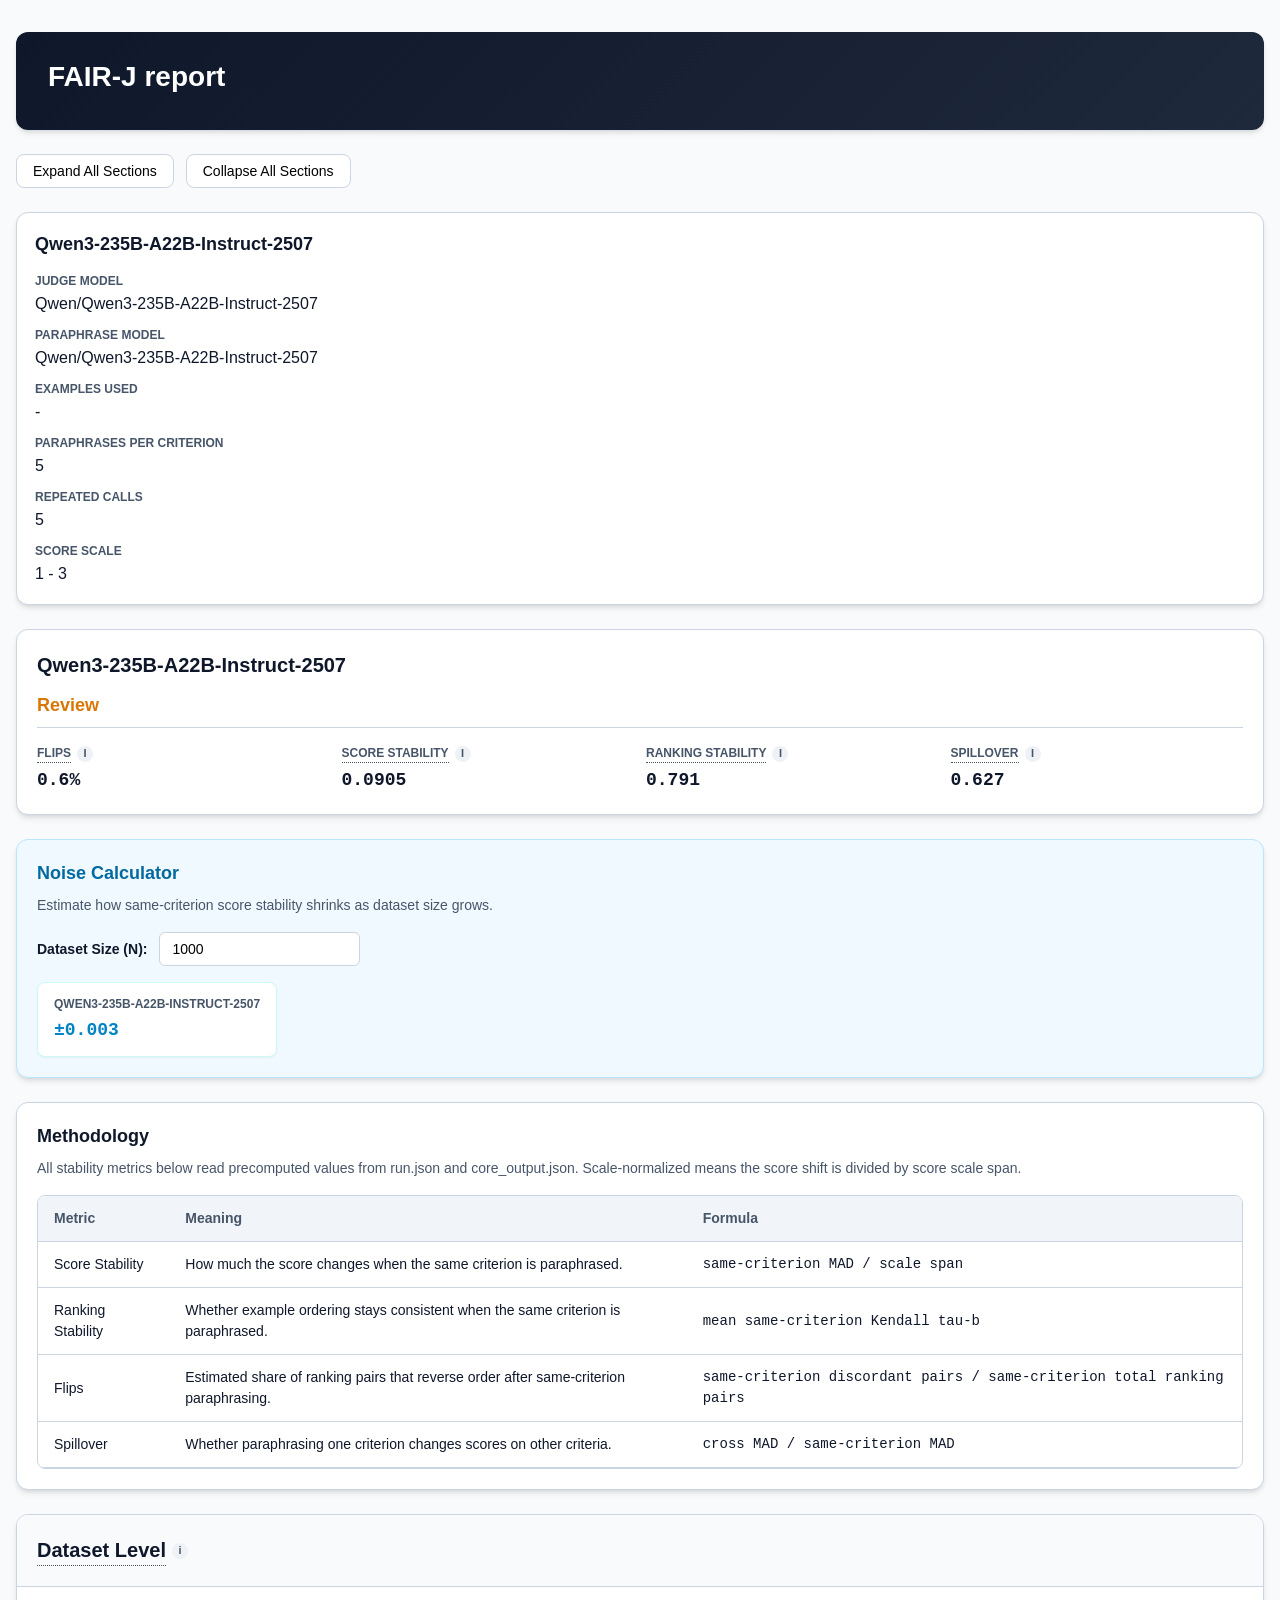
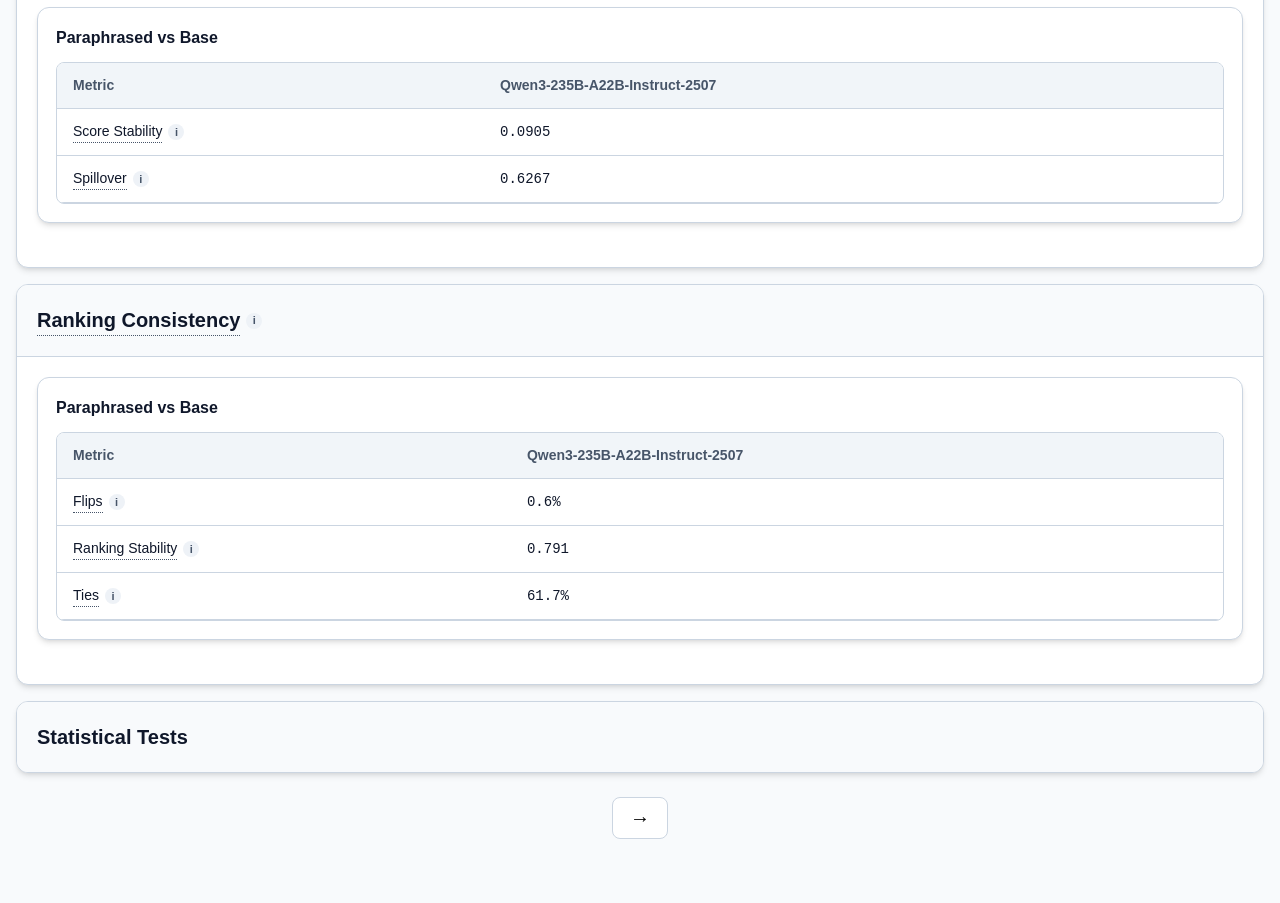
==== reports/03-fed-1-3-scale-s5-p5-tdefault/index.html @ b3a2765a "Publish FAIR-J demo site" ====
<!doctype html>
<html lang="en">
<head>
  <meta charset="utf-8">
  <meta name="viewport" content="width=device-width, initial-scale=1">
  <title>FAIR-J report</title>
  <style>
    :root {
      color-scheme: light;
      --bg: #f8fafc;
      --panel: #ffffff;
      --ink: #0f172a;
      --muted: #475569;
      --line: #cbd5e1;
      --accent: #0284c7;
      --accent-soft: #e0f2fe;
      --bad: #dc2626;
      --warn: #d97706;
      --good: #16a34a;
      --shadow: 0 4px 6px -1px rgb(0 0 0 / 0.1), 0 2px 4px -2px rgb(0 0 0 / 0.1);
      --radius: 12px;
      --mono: ui-monospace, SFMono-Regular, Menlo, monospace;
      --sans: -apple-system, BlinkMacSystemFont, "Segoe UI", Roboto, Helvetica, Arial, sans-serif;
    }
    * { box-sizing: border-box; }
    body {
      margin: 0;
      font-family: var(--sans);
      background: var(--bg);
      color: var(--ink);
      line-height: 1.5;
    }
    main {
      width: min(1400px, calc(100vw - 32px));
      margin: 32px auto 64px;
    }
    .hero {
      background: linear-gradient(135deg, #0f172a, #1e293b);
      color: white;
      padding: 24px 32px;
      border-radius: var(--radius);
      box-shadow: var(--shadow);
      margin-bottom: 24px;
    }
    .hero h1 {
      margin: 0 0 8px;
      font-size: 28px;
    }
    .hero p {
      margin: 0;
      color: rgba(255, 255, 255, 0.9);
      font-size: 16px;
      max-width: 1000px;
    }
    .report-page {
      display: none;
    }
    .report-page.is-active {
      display: block;
    }
    .controls {
      display: flex;
      flex-wrap: wrap;
      gap: 12px;
      margin-bottom: 24px;
    }
    button {
      border: 1px solid var(--line);
      background: var(--panel);
      border-radius: 8px;
      padding: 8px 16px;
      cursor: pointer;
      font-size: 14px;
      font-weight: 500;
    }
    button:hover {
      background: #f1f5f9;
    }
    .summary-grid,
    .group-grid {
      display: grid;
      grid-template-columns: repeat(auto-fit, minmax(320px, 1fr));
      gap: 16px;
      margin-bottom: 24px;
    }
    .summary-card,
    .group-card,
    details.section {
      background: var(--panel);
      border: 1px solid var(--line);
      border-radius: var(--radius);
      box-shadow: var(--shadow);
    }
    .summary-card {
      padding: 20px;
      display: flex;
      flex-direction: column;
    }
    .summary-card h2 {
      margin: 0 0 12px;
      font-size: 20px;
    }
    .summary-verdict {
      font-size: 18px;
      font-weight: 700;
      margin-bottom: 8px;
    }
    .summary-reason {
      color: var(--muted);
      font-size: 14px;
      line-height: 1.4;
    }
    .stat-list {
      display: grid;
      grid-template-columns: repeat(auto-fit, minmax(140px, 1fr));
      gap: 12px;
      margin-top: auto;
      border-top: 1px solid var(--line);
      padding-top: 16px;
    }
    .context-grid {
      display: grid;
      grid-template-columns: repeat(auto-fit, minmax(280px, 1fr));
      gap: 16px;
      margin-bottom: 24px;
    }
    .context-card {
      background: var(--panel);
      border: 1px solid var(--line);
      border-radius: var(--radius);
      box-shadow: var(--shadow);
      padding: 18px;
    }
    .context-card h3 {
      margin: 0 0 14px;
      font-size: 18px;
    }
    .context-card dl {
      margin: 0;
      display: grid;
      grid-template-columns: minmax(0, 1fr);
      gap: 10px;
    }
    .context-card dt {
      color: var(--muted);
      font-size: 12px;
      font-weight: 600;
      text-transform: uppercase;
      margin: 0 0 2px;
    }
    .context-card dd {
      margin: 0;
      color: var(--ink);
      word-break: break-word;
    }
    .stat-item {
      display: flex;
      flex-direction: column;
    }
    .stat-item .label {
      color: var(--muted);
      font-size: 12px;
      text-transform: uppercase;
      font-weight: 600;
    }
    .stat-item .value {
      font-family: var(--mono);
      font-size: 18px;
      font-weight: 700;
      color: var(--ink);
      margin-top: 4px;
    }
    .calculator-card {
      margin-bottom: 24px;
      border-color: #bae6fd;
      background: #f0f9ff;
    }
    .calculator-card h3 {
      margin: 0 0 8px;
      color: #0369a1;
      font-size: 18px;
    }
    .calculator-card p {
      margin: 0 0 16px;
      color: var(--muted);
      font-size: 14px;
    }
    .calculator-input-row {
      display: flex;
      align-items: center;
      flex-wrap: wrap;
      gap: 12px;
    }
    .calculator-input-row label {
      font-weight: 600;
      color: #0f172a;
      font-size: 14px;
    }
    .calculator-input-row input,
    select {
      padding: 8px 12px;
      border-radius: 6px;
      border: 1px solid var(--line);
      font-size: 14px;
      background: #fff;
      min-width: 160px;
    }
    .calculator-results {
      display: flex;
      gap: 12px;
      flex-wrap: wrap;
      margin-top: 16px;
    }
    .calc-result-card {
      background: white;
      padding: 12px 16px;
      border-radius: 8px;
      border: 1px solid #ccfbf1;
      font-size: 14px;
      min-width: 180px;
      box-shadow: 0 1px 2px rgba(0,0,0,0.05);
    }
    .calc-model {
      color: var(--muted);
      font-size: 12px;
      text-transform: uppercase;
      font-weight: 600;
      margin-bottom: 4px;
    }
    .calc-noise {
      color: #0284c7;
      font-size: 18px;
      font-family: var(--mono);
    }
    details.section {
      margin-bottom: 16px;
      overflow: hidden;
    }
    details.section > summary {
      cursor: pointer;
      padding: 20px;
      font-size: 20px;
      font-weight: 600;
      background: #f8fafc;
      list-style: none;
    }
    details.section > summary::-webkit-details-marker {
      display: none;
    }
    details.section[open] > summary {
      border-bottom: 1px solid var(--line);
    }
    .section-body {
      padding: 20px;
    }
    .section-explainer {
      color: var(--muted);
      margin-top: 0;
      margin-bottom: 16px;
      font-size: 14px;
    }
    .group-card {
      padding: 18px;
    }
    .group-card h4 {
      margin: 0 0 12px;
      font-size: 16px;
    }
    .methodology-card {
      margin-bottom: 24px;
      padding: 20px;
    }
    .methodology-card h3 {
      margin: 0 0 8px;
      font-size: 18px;
    }
    .methodology-card p {
      margin: 0 0 16px;
      color: var(--muted);
      font-size: 14px;
    }
    .table-wrap {
      overflow-x: auto;
      border-radius: 8px;
      border: 1px solid var(--line);
      background: var(--panel);
    }
    table {
      width: 100%;
      border-collapse: collapse;
      text-align: left;
      font-size: 14px;
    }
    th,
    td {
      padding: 12px 16px;
      border-bottom: 1px solid var(--line);
    }
    th {
      background: #f1f5f9;
      color: var(--muted);
      font-weight: 600;
    }
    .value {
      font-family: var(--mono);
    }
    .control-row {
      display: flex;
      gap: 16px;
      margin-bottom: 16px;
      align-items: flex-end;
      flex-wrap: wrap;
    }
    .control-field {
      display: flex;
      flex-direction: column;
      gap: 6px;
    }
    .control-field label {
      font-size: 12px;
      color: var(--muted);
      font-weight: 600;
      text-transform: uppercase;
    }
    .stat-scope {
      display: none;
    }
    .stat-scope.is-active {
      display: block;
    }
    .good {
      color: var(--good);
      font-weight: 700;
    }
    .bad {
      color: var(--bad);
      font-weight: 700;
    }
    .warn {
      color: var(--warn);
      font-weight: 700;
    }
    .muted {
      color: var(--muted);
    }
    .help-label {
      display: inline-flex;
      align-items: center;
      gap: 6px;
      position: relative;
    }
    .help-label[data-help] {
      cursor: help;
    }
    .help-label[data-help] .help-text {
      border-bottom: 1px dotted var(--muted);
    }
    .help-icon {
      display: inline-flex;
      align-items: center;
      justify-content: center;
      width: 16px;
      height: 16px;
      border-radius: 999px;
      background: #eef2f7;
      color: var(--muted);
      font-size: 11px;
      font-weight: 700;
      line-height: 1;
    }
    .app-tooltip {
      position: fixed;
      z-index: 9999;
      max-width: 320px;
      padding: 10px 12px;
      border-radius: 10px;
      background: rgba(15, 23, 42, 0.96);
      color: white;
      font-size: 12px;
      line-height: 1.45;
      box-shadow: 0 10px 30px rgba(0, 0, 0, 0.18);
      pointer-events: none;
      opacity: 0;
      transform: translateY(4px);
      transition: opacity 120ms ease, transform 120ms ease;
    }
    .app-tooltip.is-visible {
      opacity: 1;
      transform: translateY(0);
    }
    .page-nav {
      display: flex;
      justify-content: center;
      margin-top: 24px;
    }
    .page-toggle {
      min-width: 56px;
      font-size: 20px;
      line-height: 1;
      padding: 10px 16px;
    }
    @media (max-width: 720px) {
      main {
        width: min(100vw - 20px, 1400px);
        margin: 20px auto 40px;
      }
      .hero {
        padding: 18px;
      }
      .hero h1 {
        font-size: 24px;
      }
      details.section > summary,
      .section-body,
      .summary-card,
      .group-card {
        padding: 16px;
      }
      th,
      td {
        padding: 10px 12px;
      }
    }
  </style>
</head>
<body>
  
  <main>
    <section class="hero">
      <h1>FAIR-J report</h1>
    </section>

    <section class="report-page is-active" data-page="overview">
      <section class="controls">
        <button type="button" data-open-all="section">Expand All Sections</button>
        <button type="button" data-close-all="section">Collapse All Sections</button>
      </section>

      <section>
        <div class="context-grid">
          
          <article class="context-card">
            <h3>Qwen3-235B-A22B-Instruct-2507</h3>
            <dl>
              
              <div>
                <dt>Judge model</dt>
                <dd>Qwen/Qwen3-235B-A22B-Instruct-2507</dd>
              </div>
              
              <div>
                <dt>Paraphrase model</dt>
                <dd>Qwen/Qwen3-235B-A22B-Instruct-2507</dd>
              </div>
              
              <div>
                <dt>Examples used</dt>
                <dd>-</dd>
              </div>
              
              <div>
                <dt>Paraphrases per criterion</dt>
                <dd>5</dd>
              </div>
              
              <div>
                <dt>Repeated calls</dt>
                <dd>5</dd>
              </div>
              
              <div>
                <dt>Score scale</dt>
                <dd>1 - 3</dd>
              </div>
              
            </dl>
          </article>
          
        </div>
      </section>

      <section class="summary-grid">
        
        <article class="summary-card">
          <h2>Qwen3-235B-A22B-Instruct-2507</h2>
          <div class="summary-verdict warn" title="Usable, but one or more stability signals are only moderate.">Review</div>
          <div class="stat-list">
            
            <div class="stat-item">
              <div class="label"><span class="help-label" data-help="Estimated share of ranking pairs that flip when the same criterion is paraphrased." tabindex="0" aria-label="Estimated share of ranking pairs that flip when the same criterion is paraphrased.">
      <span class="help-text">Flips</span>
      <span class="help-icon">i</span>
    </span></div>
              <div class="value">0.6%</div>
            </div>
            
            <div class="stat-item">
              <div class="label"><span class="help-label" data-help="Mean absolute score shift when the same criterion is paraphrased, normalized by score scale span. Lower is better." tabindex="0" aria-label="Mean absolute score shift when the same criterion is paraphrased, normalized by score scale span. Lower is better.">
      <span class="help-text">Score Stability</span>
      <span class="help-icon">i</span>
    </span></div>
              <div class="value">0.0905</div>
            </div>
            
            <div class="stat-item">
              <div class="label"><span class="help-label" data-help="Average Kendall&#39;s tau-b between baseline ranking and same-criterion paraphrased ranking. Higher is better." tabindex="0" aria-label="Average Kendall&#39;s tau-b between baseline ranking and same-criterion paraphrased ranking. Higher is better.">
      <span class="help-text">Ranking Stability</span>
      <span class="help-icon">i</span>
    </span></div>
              <div class="value">0.791</div>
            </div>
            
            <div class="stat-item">
              <div class="label"><span class="help-label" data-help="Cross-criterion normalized MAD divided by same-criterion normalized MAD. Lower means paraphrasing stays more isolated to the intended criterion." tabindex="0" aria-label="Cross-criterion normalized MAD divided by same-criterion normalized MAD. Lower means paraphrasing stays more isolated to the intended criterion.">
      <span class="help-text">Spillover</span>
      <span class="help-icon">i</span>
    </span></div>
              <div class="value">0.627</div>
            </div>
            
          </div>
        </article>
        
      </section>

      <section class="summary-card calculator-card">
        <div>
          <h3>Noise Calculator</h3>
          <p>Estimate how same-criterion score stability shrinks as dataset size grows.</p>
          <div class="calculator-input-row">
            <label for="calc-n">Dataset Size (N):</label>
            <input type="number" id="calc-n" value="1000" min="1">
          </div>
        </div>
        <div id="calc-results" class="calculator-results"></div>
      </section>

      <section class="group-card methodology-card">
        <h3>Methodology</h3>
        <p>All stability metrics below read precomputed values from run.json and core_output.json. Scale-normalized means the score shift is divided by score scale span.</p>
        <div class="table-wrap">
          <table>
            <thead>
              <tr>
                <th>Metric</th>
                <th>Meaning</th>
                <th>Formula</th>
              </tr>
            </thead>
            <tbody>
              
              <tr>
                <td>Score Stability</td>
                <td>How much the score changes when the same criterion is paraphrased.</td>
                <td class="value">same-criterion MAD / scale span</td>
              </tr>
              
              <tr>
                <td>Ranking Stability</td>
                <td>Whether example ordering stays consistent when the same criterion is paraphrased.</td>
                <td class="value">mean same-criterion Kendall tau-b</td>
              </tr>
              
              <tr>
                <td>Flips</td>
                <td>Estimated share of ranking pairs that reverse order after same-criterion paraphrasing.</td>
                <td class="value">same-criterion discordant pairs / same-criterion total ranking pairs</td>
              </tr>
              
              <tr>
                <td>Spillover</td>
                <td>Whether paraphrasing one criterion changes scores on other criteria.</td>
                <td class="value">cross MAD / same-criterion MAD</td>
              </tr>
              
            </tbody>
          </table>
        </div>
      </section>

      
      <details class="section" open>
        <summary><span class="help-label" data-help="Are scores stable when the same criterion is paraphrased? Lower score stability values and lower spillover mean cleaner dataset-level comparisons." tabindex="0" aria-label="Are scores stable when the same criterion is paraphrased? Lower score stability values and lower spillover mean cleaner dataset-level comparisons.">
      <span class="help-text">Dataset Level</span>
      <span class="help-icon">i</span>
    </span></summary>
        <div class="section-body">
          <div class="group-grid">
            
            <section class="group-card">
              <h4>Paraphrased vs Base</h4>
              <div class="table-wrap">
                <table>
                  <thead>
                    <tr>
                      <th>Metric</th>
                      
                      <th>Qwen3-235B-A22B-Instruct-2507</th>
                      
                    </tr>
                  </thead>
                  <tbody>
                    
                    <tr>
                      <td><span class="help-label" data-help="Mean absolute score shift when the same criterion is paraphrased, normalized by score scale span. Lower is better." tabindex="0" aria-label="Mean absolute score shift when the same criterion is paraphrased, normalized by score scale span. Lower is better.">
      <span class="help-text">Score Stability</span>
      <span class="help-icon">i</span>
    </span></td>
                      
                      <td class="value ">0.0905</td>
                      
                    </tr>
                    
                    <tr>
                      <td><span class="help-label" data-help="Cross-criterion normalized MAD divided by same-criterion normalized MAD. Lower means paraphrasing stays more isolated to the intended criterion." tabindex="0" aria-label="Cross-criterion normalized MAD divided by same-criterion normalized MAD. Lower means paraphrasing stays more isolated to the intended criterion.">
      <span class="help-text">Spillover</span>
      <span class="help-icon">i</span>
    </span></td>
                      
                      <td class="value ">0.6267</td>
                      
                    </tr>
                    
                  </tbody>
                </table>
              </div>
            </section>
            
          </div>
        </div>
      </details>
      
      <details class="section" open>
        <summary><span class="help-label" data-help="Does the judge preserve example ordering when the same criterion is rewritten? Higher ranking stability and lower flips are better." tabindex="0" aria-label="Does the judge preserve example ordering when the same criterion is rewritten? Higher ranking stability and lower flips are better.">
      <span class="help-text">Ranking Consistency</span>
      <span class="help-icon">i</span>
    </span></summary>
        <div class="section-body">
          <div class="group-grid">
            
            <section class="group-card">
              <h4>Paraphrased vs Base</h4>
              <div class="table-wrap">
                <table>
                  <thead>
                    <tr>
                      <th>Metric</th>
                      
                      <th>Qwen3-235B-A22B-Instruct-2507</th>
                      
                    </tr>
                  </thead>
                  <tbody>
                    
                    <tr>
                      <td><span class="help-label" data-help="Estimated share of ranking pairs that flip when the same criterion is paraphrased." tabindex="0" aria-label="Estimated share of ranking pairs that flip when the same criterion is paraphrased.">
      <span class="help-text">Flips</span>
      <span class="help-icon">i</span>
    </span></td>
                      
                      <td class="value ">0.6%</td>
                      
                    </tr>
                    
                    <tr>
                      <td><span class="help-label" data-help="Average Kendall&#39;s tau-b between baseline ranking and same-criterion paraphrased ranking. Higher is better." tabindex="0" aria-label="Average Kendall&#39;s tau-b between baseline ranking and same-criterion paraphrased ranking. Higher is better.">
      <span class="help-text">Ranking Stability</span>
      <span class="help-icon">i</span>
    </span></td>
                      
                      <td class="value ">0.791</td>
                      
                    </tr>
                    
                    <tr>
                      <td><span class="help-label" data-help="Share of example pairs that receive tied scores when the same criterion is paraphrased." tabindex="0" aria-label="Share of example pairs that receive tied scores when the same criterion is paraphrased.">
      <span class="help-text">Ties</span>
      <span class="help-icon">i</span>
    </span></td>
                      
                      <td class="value ">61.7%</td>
                      
                    </tr>
                    
                  </tbody>
                </table>
              </div>
            </section>
            
          </div>
        </div>
      </details>
      

      <details class="section">
        <summary>Statistical Tests</summary>
        <div class="section-body">
          <div class="control-row">
            <div class="control-field">
              <label for="stat-combined-select">Score</label>
              <select id="stat-combined-select" data-stat-combined-select>
                
                <option value="fed_diverse">fed diverse</option>
                
                <option value="fed_fluent">fed fluent</option>
                
                <option value="fed_interesting">fed interesting</option>
                
                <option value="fed_likeable">fed likeable</option>
                
                <option value="fed_relevant">fed relevant</option>
                
                <option value="fed_understandable">fed understandable</option>
                
                <option value="__total__">Total Score (All criteria pooled)</option>
                
              </select>
            </div>
          </div>
          
          <div class="stat-scope is-active" data-stat-scope="fed_diverse">
            <div class="group-grid">
              
              <section class="group-card">
                <h4>Paraphrased vs Base</h4>
                <div class="table-wrap">
                  <table>
                    <thead>
                      <tr>
                        <th>Metric</th>
                        
                        <th>Qwen3-235B-A22B-Instruct-2507</th>
                        
                      </tr>
                    </thead>
                    <tbody>
                      
                      <tr>
                        <td><span class="help-label" data-help="Number of paired observations used by the statistical test." tabindex="0" aria-label="Number of paired observations used by the statistical test.">
      <span class="help-text">N</span>
      <span class="help-icon">i</span>
    </span></td>
                        
                        <td class="value ">375</td>
                        
                      </tr>
                      
                      <tr>
                        <td><span class="help-label" data-help="Average baseline minus perturbation score difference." tabindex="0" aria-label="Average baseline minus perturbation score difference.">
      <span class="help-text">Δ</span>
      <span class="help-icon">i</span>
    </span></td>
                        
                        <td class="value ">0.005</td>
                        
                      </tr>
                      
                      <tr>
                        <td><span class="help-label" data-help="Paired t-test p-value for baseline versus perturbation differences." tabindex="0" aria-label="Paired t-test p-value for baseline versus perturbation differences.">
      <span class="help-text">Paired t-test p-value</span>
      <span class="help-icon">i</span>
    </span></td>
                        
                        <td class="value muted">0.772</td>
                        
                      </tr>
                      
                      <tr>
                        <td><span class="help-label" data-help="Wilcoxon signed-rank p-value for paired differences." tabindex="0" aria-label="Wilcoxon signed-rank p-value for paired differences.">
      <span class="help-text">Wilcoxon p-value</span>
      <span class="help-icon">i</span>
    </span></td>
                        
                        <td class="value muted">0.053</td>
                        
                      </tr>
                      
                      <tr>
                        <td><span class="help-label" data-help="Permutation test p-value for paired differences." tabindex="0" aria-label="Permutation test p-value for paired differences.">
      <span class="help-text">Permutation p-value</span>
      <span class="help-icon">i</span>
    </span></td>
                        
                        <td class="value muted">0.737</td>
                        
                      </tr>
                      
                    </tbody>
                  </table>
                </div>
              </section>
              
              <section class="group-card">
                <h4>Deleted vs Base</h4>
                <div class="table-wrap">
                  <table>
                    <thead>
                      <tr>
                        <th>Metric</th>
                        
                        <th>Qwen3-235B-A22B-Instruct-2507</th>
                        
                      </tr>
                    </thead>
                    <tbody>
                      
                      <tr>
                        <td><span class="help-label" data-help="Number of paired observations used by the statistical test." tabindex="0" aria-label="Number of paired observations used by the statistical test.">
      <span class="help-text">N</span>
      <span class="help-icon">i</span>
    </span></td>
                        
                        <td class="value ">375</td>
                        
                      </tr>
                      
                      <tr>
                        <td><span class="help-label" data-help="Average baseline minus perturbation score difference." tabindex="0" aria-label="Average baseline minus perturbation score difference.">
      <span class="help-text">Δ</span>
      <span class="help-icon">i</span>
    </span></td>
                        
                        <td class="value ">-0.095</td>
                        
                      </tr>
                      
                      <tr>
                        <td><span class="help-label" data-help="Paired t-test p-value for baseline versus perturbation differences." tabindex="0" aria-label="Paired t-test p-value for baseline versus perturbation differences.">
      <span class="help-text">Paired t-test p-value</span>
      <span class="help-icon">i</span>
    </span></td>
                        
                        <td class="value good">0.000</td>
                        
                      </tr>
                      
                      <tr>
                        <td><span class="help-label" data-help="Wilcoxon signed-rank p-value for paired differences." tabindex="0" aria-label="Wilcoxon signed-rank p-value for paired differences.">
      <span class="help-text">Wilcoxon p-value</span>
      <span class="help-icon">i</span>
    </span></td>
                        
                        <td class="value good">0.000</td>
                        
                      </tr>
                      
                      <tr>
                        <td><span class="help-label" data-help="Permutation test p-value for paired differences." tabindex="0" aria-label="Permutation test p-value for paired differences.">
      <span class="help-text">Permutation p-value</span>
      <span class="help-icon">i</span>
    </span></td>
                        
                        <td class="value good">0.002</td>
                        
                      </tr>
                      
                    </tbody>
                  </table>
                </div>
              </section>
              
            </div>
          </div>
          
          <div class="stat-scope" data-stat-scope="fed_fluent">
            <div class="group-grid">
              
              <section class="group-card">
                <h4>Paraphrased vs Base</h4>
                <div class="table-wrap">
                  <table>
                    <thead>
                      <tr>
                        <th>Metric</th>
                        
                        <th>Qwen3-235B-A22B-Instruct-2507</th>
                        
                      </tr>
                    </thead>
                    <tbody>
                      
                      <tr>
                        <td><span class="help-label" data-help="Number of paired observations used by the statistical test." tabindex="0" aria-label="Number of paired observations used by the statistical test.">
      <span class="help-text">N</span>
      <span class="help-icon">i</span>
    </span></td>
                        
                        <td class="value ">375</td>
                        
                      </tr>
                      
                      <tr>
                        <td><span class="help-label" data-help="Average baseline minus perturbation score difference." tabindex="0" aria-label="Average baseline minus perturbation score difference.">
      <span class="help-text">Δ</span>
      <span class="help-icon">i</span>
    </span></td>
                        
                        <td class="value ">0.021</td>
                        
                      </tr>
                      
                      <tr>
                        <td><span class="help-label" data-help="Paired t-test p-value for baseline versus perturbation differences." tabindex="0" aria-label="Paired t-test p-value for baseline versus perturbation differences.">
      <span class="help-text">Paired t-test p-value</span>
      <span class="help-icon">i</span>
    </span></td>
                        
                        <td class="value good">0.011</td>
                        
                      </tr>
                      
                      <tr>
                        <td><span class="help-label" data-help="Wilcoxon signed-rank p-value for paired differences." tabindex="0" aria-label="Wilcoxon signed-rank p-value for paired differences.">
      <span class="help-text">Wilcoxon p-value</span>
      <span class="help-icon">i</span>
    </span></td>
                        
                        <td class="value good">0.001</td>
                        
                      </tr>
                      
                      <tr>
                        <td><span class="help-label" data-help="Permutation test p-value for paired differences." tabindex="0" aria-label="Permutation test p-value for paired differences.">
      <span class="help-text">Permutation p-value</span>
      <span class="help-icon">i</span>
    </span></td>
                        
                        <td class="value good">0.022</td>
                        
                      </tr>
                      
                    </tbody>
                  </table>
                </div>
              </section>
              
              <section class="group-card">
                <h4>Deleted vs Base</h4>
                <div class="table-wrap">
                  <table>
                    <thead>
                      <tr>
                        <th>Metric</th>
                        
                        <th>Qwen3-235B-A22B-Instruct-2507</th>
                        
                      </tr>
                    </thead>
                    <tbody>
                      
                      <tr>
                        <td><span class="help-label" data-help="Number of paired observations used by the statistical test." tabindex="0" aria-label="Number of paired observations used by the statistical test.">
      <span class="help-text">N</span>
      <span class="help-icon">i</span>
    </span></td>
                        
                        <td class="value ">375</td>
                        
                      </tr>
                      
                      <tr>
                        <td><span class="help-label" data-help="Average baseline minus perturbation score difference." tabindex="0" aria-label="Average baseline minus perturbation score difference.">
      <span class="help-text">Δ</span>
      <span class="help-icon">i</span>
    </span></td>
                        
                        <td class="value ">-0.046</td>
                        
                      </tr>
                      
                      <tr>
                        <td><span class="help-label" data-help="Paired t-test p-value for baseline versus perturbation differences." tabindex="0" aria-label="Paired t-test p-value for baseline versus perturbation differences.">
      <span class="help-text">Paired t-test p-value</span>
      <span class="help-icon">i</span>
    </span></td>
                        
                        <td class="value good">0.000</td>
                        
                      </tr>
                      
                      <tr>
                        <td><span class="help-label" data-help="Wilcoxon signed-rank p-value for paired differences." tabindex="0" aria-label="Wilcoxon signed-rank p-value for paired differences.">
      <span class="help-text">Wilcoxon p-value</span>
      <span class="help-icon">i</span>
    </span></td>
                        
                        <td class="value good">0.000</td>
                        
                      </tr>
                      
                      <tr>
                        <td><span class="help-label" data-help="Permutation test p-value for paired differences." tabindex="0" aria-label="Permutation test p-value for paired differences.">
      <span class="help-text">Permutation p-value</span>
      <span class="help-icon">i</span>
    </span></td>
                        
                        <td class="value good">0.002</td>
                        
                      </tr>
                      
                    </tbody>
                  </table>
                </div>
              </section>
              
            </div>
          </div>
          
          <div class="stat-scope" data-stat-scope="fed_interesting">
            <div class="group-grid">
              
              <section class="group-card">
                <h4>Paraphrased vs Base</h4>
                <div class="table-wrap">
                  <table>
                    <thead>
                      <tr>
                        <th>Metric</th>
                        
                        <th>Qwen3-235B-A22B-Instruct-2507</th>
                        
                      </tr>
                    </thead>
                    <tbody>
                      
                      <tr>
                        <td><span class="help-label" data-help="Number of paired observations used by the statistical test." tabindex="0" aria-label="Number of paired observations used by the statistical test.">
      <span class="help-text">N</span>
      <span class="help-icon">i</span>
    </span></td>
                        
                        <td class="value ">375</td>
                        
                      </tr>
                      
                      <tr>
                        <td><span class="help-label" data-help="Average baseline minus perturbation score difference." tabindex="0" aria-label="Average baseline minus perturbation score difference.">
      <span class="help-text">Δ</span>
      <span class="help-icon">i</span>
    </span></td>
                        
                        <td class="value ">0.004</td>
                        
                      </tr>
                      
                      <tr>
                        <td><span class="help-label" data-help="Paired t-test p-value for baseline versus perturbation differences." tabindex="0" aria-label="Paired t-test p-value for baseline versus perturbation differences.">
      <span class="help-text">Paired t-test p-value</span>
      <span class="help-icon">i</span>
    </span></td>
                        
                        <td class="value muted">0.625</td>
                        
                      </tr>
                      
                      <tr>
                        <td><span class="help-label" data-help="Wilcoxon signed-rank p-value for paired differences." tabindex="0" aria-label="Wilcoxon signed-rank p-value for paired differences.">
      <span class="help-text">Wilcoxon p-value</span>
      <span class="help-icon">i</span>
    </span></td>
                        
                        <td class="value muted">0.678</td>
                        
                      </tr>
                      
                      <tr>
                        <td><span class="help-label" data-help="Permutation test p-value for paired differences." tabindex="0" aria-label="Permutation test p-value for paired differences.">
      <span class="help-text">Permutation p-value</span>
      <span class="help-icon">i</span>
    </span></td>
                        
                        <td class="value muted">0.659</td>
                        
                      </tr>
                      
                    </tbody>
                  </table>
                </div>
              </section>
              
              <section class="group-card">
                <h4>Deleted vs Base</h4>
                <div class="table-wrap">
                  <table>
                    <thead>
                      <tr>
                        <th>Metric</th>
                        
                        <th>Qwen3-235B-A22B-Instruct-2507</th>
                        
                      </tr>
                    </thead>
                    <tbody>
                      
                      <tr>
                        <td><span class="help-label" data-help="Number of paired observations used by the statistical test." tabindex="0" aria-label="Number of paired observations used by the statistical test.">
      <span class="help-text">N</span>
      <span class="help-icon">i</span>
    </span></td>
                        
                        <td class="value ">375</td>
                        
                      </tr>
                      
                      <tr>
                        <td><span class="help-label" data-help="Average baseline minus perturbation score difference." tabindex="0" aria-label="Average baseline minus perturbation score difference.">
      <span class="help-text">Δ</span>
      <span class="help-icon">i</span>
    </span></td>
                        
                        <td class="value ">0.042</td>
                        
                      </tr>
                      
                      <tr>
                        <td><span class="help-label" data-help="Paired t-test p-value for baseline versus perturbation differences." tabindex="0" aria-label="Paired t-test p-value for baseline versus perturbation differences.">
      <span class="help-text">Paired t-test p-value</span>
      <span class="help-icon">i</span>
    </span></td>
                        
                        <td class="value good">0.000</td>
                        
                      </tr>
                      
                      <tr>
                        <td><span class="help-label" data-help="Wilcoxon signed-rank p-value for paired differences." tabindex="0" aria-label="Wilcoxon signed-rank p-value for paired differences.">
      <span class="help-text">Wilcoxon p-value</span>
      <span class="help-icon">i</span>
    </span></td>
                        
                        <td class="value good">0.001</td>
                        
                      </tr>
                      
                      <tr>
                        <td><span class="help-label" data-help="Permutation test p-value for paired differences." tabindex="0" aria-label="Permutation test p-value for paired differences.">
      <span class="help-text">Permutation p-value</span>
      <span class="help-icon">i</span>
    </span></td>
                        
                        <td class="value good">0.002</td>
                        
                      </tr>
                      
                    </tbody>
                  </table>
                </div>
              </section>
              
            </div>
          </div>
          
          <div class="stat-scope" data-stat-scope="fed_likeable">
            <div class="group-grid">
              
              <section class="group-card">
                <h4>Paraphrased vs Base</h4>
                <div class="table-wrap">
                  <table>
                    <thead>
                      <tr>
                        <th>Metric</th>
                        
                        <th>Qwen3-235B-A22B-Instruct-2507</th>
                        
                      </tr>
                    </thead>
                    <tbody>
                      
                      <tr>
                        <td><span class="help-label" data-help="Number of paired observations used by the statistical test." tabindex="0" aria-label="Number of paired observations used by the statistical test.">
      <span class="help-text">N</span>
      <span class="help-icon">i</span>
    </span></td>
                        
                        <td class="value ">375</td>
                        
                      </tr>
                      
                      <tr>
                        <td><span class="help-label" data-help="Average baseline minus perturbation score difference." tabindex="0" aria-label="Average baseline minus perturbation score difference.">
      <span class="help-text">Δ</span>
      <span class="help-icon">i</span>
    </span></td>
                        
                        <td class="value ">-0.008</td>
                        
                      </tr>
                      
                      <tr>
                        <td><span class="help-label" data-help="Paired t-test p-value for baseline versus perturbation differences." tabindex="0" aria-label="Paired t-test p-value for baseline versus perturbation differences.">
      <span class="help-text">Paired t-test p-value</span>
      <span class="help-icon">i</span>
    </span></td>
                        
                        <td class="value muted">0.417</td>
                        
                      </tr>
                      
                      <tr>
                        <td><span class="help-label" data-help="Wilcoxon signed-rank p-value for paired differences." tabindex="0" aria-label="Wilcoxon signed-rank p-value for paired differences.">
      <span class="help-text">Wilcoxon p-value</span>
      <span class="help-icon">i</span>
    </span></td>
                        
                        <td class="value muted">0.641</td>
                        
                      </tr>
                      
                      <tr>
                        <td><span class="help-label" data-help="Permutation test p-value for paired differences." tabindex="0" aria-label="Permutation test p-value for paired differences.">
      <span class="help-text">Permutation p-value</span>
      <span class="help-icon">i</span>
    </span></td>
                        
                        <td class="value muted">0.456</td>
                        
                      </tr>
                      
                    </tbody>
                  </table>
                </div>
              </section>
              
              <section class="group-card">
                <h4>Deleted vs Base</h4>
                <div class="table-wrap">
                  <table>
                    <thead>
                      <tr>
                        <th>Metric</th>
                        
                        <th>Qwen3-235B-A22B-Instruct-2507</th>
                        
                      </tr>
                    </thead>
                    <tbody>
                      
                      <tr>
                        <td><span class="help-label" data-help="Number of paired observations used by the statistical test." tabindex="0" aria-label="Number of paired observations used by the statistical test.">
      <span class="help-text">N</span>
      <span class="help-icon">i</span>
    </span></td>
                        
                        <td class="value ">375</td>
                        
                      </tr>
                      
                      <tr>
                        <td><span class="help-label" data-help="Average baseline minus perturbation score difference." tabindex="0" aria-label="Average baseline minus perturbation score difference.">
      <span class="help-text">Δ</span>
      <span class="help-icon">i</span>
    </span></td>
                        
                        <td class="value ">-0.054</td>
                        
                      </tr>
                      
                      <tr>
                        <td><span class="help-label" data-help="Paired t-test p-value for baseline versus perturbation differences." tabindex="0" aria-label="Paired t-test p-value for baseline versus perturbation differences.">
      <span class="help-text">Paired t-test p-value</span>
      <span class="help-icon">i</span>
    </span></td>
                        
                        <td class="value good">0.000</td>
                        
                      </tr>
                      
                      <tr>
                        <td><span class="help-label" data-help="Wilcoxon signed-rank p-value for paired differences." tabindex="0" aria-label="Wilcoxon signed-rank p-value for paired differences.">
      <span class="help-text">Wilcoxon p-value</span>
      <span class="help-icon">i</span>
    </span></td>
                        
                        <td class="value good">0.000</td>
                        
                      </tr>
                      
                      <tr>
                        <td><span class="help-label" data-help="Permutation test p-value for paired differences." tabindex="0" aria-label="Permutation test p-value for paired differences.">
      <span class="help-text">Permutation p-value</span>
      <span class="help-icon">i</span>
    </span></td>
                        
                        <td class="value good">0.002</td>
                        
                      </tr>
                      
                    </tbody>
                  </table>
                </div>
              </section>
              
            </div>
          </div>
          
          <div class="stat-scope" data-stat-scope="fed_relevant">
            <div class="group-grid">
              
              <section class="group-card">
                <h4>Paraphrased vs Base</h4>
                <div class="table-wrap">
                  <table>
                    <thead>
                      <tr>
                        <th>Metric</th>
                        
                        <th>Qwen3-235B-A22B-Instruct-2507</th>
                        
                      </tr>
                    </thead>
                    <tbody>
                      
                      <tr>
                        <td><span class="help-label" data-help="Number of paired observations used by the statistical test." tabindex="0" aria-label="Number of paired observations used by the statistical test.">
      <span class="help-text">N</span>
      <span class="help-icon">i</span>
    </span></td>
                        
                        <td class="value ">375</td>
                        
                      </tr>
                      
                      <tr>
                        <td><span class="help-label" data-help="Average baseline minus perturbation score difference." tabindex="0" aria-label="Average baseline minus perturbation score difference.">
      <span class="help-text">Δ</span>
      <span class="help-icon">i</span>
    </span></td>
                        
                        <td class="value ">0.024</td>
                        
                      </tr>
                      
                      <tr>
                        <td><span class="help-label" data-help="Paired t-test p-value for baseline versus perturbation differences." tabindex="0" aria-label="Paired t-test p-value for baseline versus perturbation differences.">
      <span class="help-text">Paired t-test p-value</span>
      <span class="help-icon">i</span>
    </span></td>
                        
                        <td class="value good">0.000</td>
                        
                      </tr>
                      
                      <tr>
                        <td><span class="help-label" data-help="Wilcoxon signed-rank p-value for paired differences." tabindex="0" aria-label="Wilcoxon signed-rank p-value for paired differences.">
      <span class="help-text">Wilcoxon p-value</span>
      <span class="help-icon">i</span>
    </span></td>
                        
                        <td class="value good">0.000</td>
                        
                      </tr>
                      
                      <tr>
                        <td><span class="help-label" data-help="Permutation test p-value for paired differences." tabindex="0" aria-label="Permutation test p-value for paired differences.">
      <span class="help-text">Permutation p-value</span>
      <span class="help-icon">i</span>
    </span></td>
                        
                        <td class="value good">0.002</td>
                        
                      </tr>
                      
                    </tbody>
                  </table>
                </div>
              </section>
              
              <section class="group-card">
                <h4>Deleted vs Base</h4>
                <div class="table-wrap">
                  <table>
                    <thead>
                      <tr>
                        <th>Metric</th>
                        
                        <th>Qwen3-235B-A22B-Instruct-2507</th>
                        
                      </tr>
                    </thead>
                    <tbody>
                      
                      <tr>
                        <td><span class="help-label" data-help="Number of paired observations used by the statistical test." tabindex="0" aria-label="Number of paired observations used by the statistical test.">
      <span class="help-text">N</span>
      <span class="help-icon">i</span>
    </span></td>
                        
                        <td class="value ">375</td>
                        
                      </tr>
                      
                      <tr>
                        <td><span class="help-label" data-help="Average baseline minus perturbation score difference." tabindex="0" aria-label="Average baseline minus perturbation score difference.">
      <span class="help-text">Δ</span>
      <span class="help-icon">i</span>
    </span></td>
                        
                        <td class="value ">0.012</td>
                        
                      </tr>
                      
                      <tr>
                        <td><span class="help-label" data-help="Paired t-test p-value for baseline versus perturbation differences." tabindex="0" aria-label="Paired t-test p-value for baseline versus perturbation differences.">
      <span class="help-text">Paired t-test p-value</span>
      <span class="help-icon">i</span>
    </span></td>
                        
                        <td class="value muted">0.115</td>
                        
                      </tr>
                      
                      <tr>
                        <td><span class="help-label" data-help="Wilcoxon signed-rank p-value for paired differences." tabindex="0" aria-label="Wilcoxon signed-rank p-value for paired differences.">
      <span class="help-text">Wilcoxon p-value</span>
      <span class="help-icon">i</span>
    </span></td>
                        
                        <td class="value muted">0.129</td>
                        
                      </tr>
                      
                      <tr>
                        <td><span class="help-label" data-help="Permutation test p-value for paired differences." tabindex="0" aria-label="Permutation test p-value for paired differences.">
      <span class="help-text">Permutation p-value</span>
      <span class="help-icon">i</span>
    </span></td>
                        
                        <td class="value muted">0.100</td>
                        
                      </tr>
                      
                    </tbody>
                  </table>
                </div>
              </section>
              
            </div>
          </div>
          
          <div class="stat-scope" data-stat-scope="fed_understandable">
            <div class="group-grid">
              
              <section class="group-card">
                <h4>Paraphrased vs Base</h4>
                <div class="table-wrap">
                  <table>
                    <thead>
                      <tr>
                        <th>Metric</th>
                        
                        <th>Qwen3-235B-A22B-Instruct-2507</th>
                        
                      </tr>
                    </thead>
                    <tbody>
                      
                      <tr>
                        <td><span class="help-label" data-help="Number of paired observations used by the statistical test." tabindex="0" aria-label="Number of paired observations used by the statistical test.">
      <span class="help-text">N</span>
      <span class="help-icon">i</span>
    </span></td>
                        
                        <td class="value ">375</td>
                        
                      </tr>
                      
                      <tr>
                        <td><span class="help-label" data-help="Average baseline minus perturbation score difference." tabindex="0" aria-label="Average baseline minus perturbation score difference.">
      <span class="help-text">Δ</span>
      <span class="help-icon">i</span>
    </span></td>
                        
                        <td class="value ">0.001</td>
                        
                      </tr>
                      
                      <tr>
                        <td><span class="help-label" data-help="Paired t-test p-value for baseline versus perturbation differences." tabindex="0" aria-label="Paired t-test p-value for baseline versus perturbation differences.">
      <span class="help-text">Paired t-test p-value</span>
      <span class="help-icon">i</span>
    </span></td>
                        
                        <td class="value muted">0.948</td>
                        
                      </tr>
                      
                      <tr>
                        <td><span class="help-label" data-help="Wilcoxon signed-rank p-value for paired differences." tabindex="0" aria-label="Wilcoxon signed-rank p-value for paired differences.">
      <span class="help-text">Wilcoxon p-value</span>
      <span class="help-icon">i</span>
    </span></td>
                        
                        <td class="value muted">0.179</td>
                        
                      </tr>
                      
                      <tr>
                        <td><span class="help-label" data-help="Permutation test p-value for paired differences." tabindex="0" aria-label="Permutation test p-value for paired differences.">
      <span class="help-text">Permutation p-value</span>
      <span class="help-icon">i</span>
    </span></td>
                        
                        <td class="value muted">0.989</td>
                        
                      </tr>
                      
                    </tbody>
                  </table>
                </div>
              </section>
              
              <section class="group-card">
                <h4>Deleted vs Base</h4>
                <div class="table-wrap">
                  <table>
                    <thead>
                      <tr>
                        <th>Metric</th>
                        
                        <th>Qwen3-235B-A22B-Instruct-2507</th>
                        
                      </tr>
                    </thead>
                    <tbody>
                      
                      <tr>
                        <td><span class="help-label" data-help="Number of paired observations used by the statistical test." tabindex="0" aria-label="Number of paired observations used by the statistical test.">
      <span class="help-text">N</span>
      <span class="help-icon">i</span>
    </span></td>
                        
                        <td class="value ">375</td>
                        
                      </tr>
                      
                      <tr>
                        <td><span class="help-label" data-help="Average baseline minus perturbation score difference." tabindex="0" aria-label="Average baseline minus perturbation score difference.">
      <span class="help-text">Δ</span>
      <span class="help-icon">i</span>
    </span></td>
                        
                        <td class="value ">-0.034</td>
                        
                      </tr>
                      
                      <tr>
                        <td><span class="help-label" data-help="Paired t-test p-value for baseline versus perturbation differences." tabindex="0" aria-label="Paired t-test p-value for baseline versus perturbation differences.">
      <span class="help-text">Paired t-test p-value</span>
      <span class="help-icon">i</span>
    </span></td>
                        
                        <td class="value good">0.003</td>
                        
                      </tr>
                      
                      <tr>
                        <td><span class="help-label" data-help="Wilcoxon signed-rank p-value for paired differences." tabindex="0" aria-label="Wilcoxon signed-rank p-value for paired differences.">
      <span class="help-text">Wilcoxon p-value</span>
      <span class="help-icon">i</span>
    </span></td>
                        
                        <td class="value good">0.006</td>
                        
                      </tr>
                      
                      <tr>
                        <td><span class="help-label" data-help="Permutation test p-value for paired differences." tabindex="0" aria-label="Permutation test p-value for paired differences.">
      <span class="help-text">Permutation p-value</span>
      <span class="help-icon">i</span>
    </span></td>
                        
                        <td class="value good">0.004</td>
                        
                      </tr>
                      
                    </tbody>
                  </table>
                </div>
              </section>
              
            </div>
          </div>
          
          <div class="stat-scope" data-stat-scope="__total__">
            <div class="group-grid">
              
              <section class="group-card">
                <h4>Paraphrased vs Base</h4>
                <div class="table-wrap">
                  <table>
                    <thead>
                      <tr>
                        <th>Metric</th>
                        
                        <th>Qwen3-235B-A22B-Instruct-2507</th>
                        
                      </tr>
                    </thead>
                    <tbody>
                      
                      <tr>
                        <td><span class="help-label" data-help="Number of paired observations used by the statistical test." tabindex="0" aria-label="Number of paired observations used by the statistical test.">
      <span class="help-text">N</span>
      <span class="help-icon">i</span>
    </span></td>
                        
                        <td class="value ">375</td>
                        
                      </tr>
                      
                      <tr>
                        <td><span class="help-label" data-help="Average baseline minus perturbation score difference." tabindex="0" aria-label="Average baseline minus perturbation score difference.">
      <span class="help-text">Δ</span>
      <span class="help-icon">i</span>
    </span></td>
                        
                        <td class="value ">0.047</td>
                        
                      </tr>
                      
                      <tr>
                        <td><span class="help-label" data-help="Paired t-test p-value for baseline versus perturbation differences." tabindex="0" aria-label="Paired t-test p-value for baseline versus perturbation differences.">
      <span class="help-text">Paired t-test p-value</span>
      <span class="help-icon">i</span>
    </span></td>
                        
                        <td class="value muted">0.208</td>
                        
                      </tr>
                      
                      <tr>
                        <td><span class="help-label" data-help="Wilcoxon signed-rank p-value for paired differences." tabindex="0" aria-label="Wilcoxon signed-rank p-value for paired differences.">
      <span class="help-text">Wilcoxon p-value</span>
      <span class="help-icon">i</span>
    </span></td>
                        
                        <td class="value muted">0.191</td>
                        
                      </tr>
                      
                      <tr>
                        <td><span class="help-label" data-help="Permutation test p-value for paired differences." tabindex="0" aria-label="Permutation test p-value for paired differences.">
      <span class="help-text">Permutation p-value</span>
      <span class="help-icon">i</span>
    </span></td>
                        
                        <td class="value muted">0.190</td>
                        
                      </tr>
                      
                    </tbody>
                  </table>
                </div>
              </section>
              
              <section class="group-card">
                <h4>Deleted vs Base</h4>
                <div class="table-wrap">
                  <table>
                    <thead>
                      <tr>
                        <th>Metric</th>
                        
                        <th>Qwen3-235B-A22B-Instruct-2507</th>
                        
                      </tr>
                    </thead>
                    <tbody>
                      
                      <tr>
                        <td><span class="help-label" data-help="Number of paired observations used by the statistical test." tabindex="0" aria-label="Number of paired observations used by the statistical test.">
      <span class="help-text">N</span>
      <span class="help-icon">i</span>
    </span></td>
                        
                        <td class="value ">375</td>
                        
                      </tr>
                      
                      <tr>
                        <td><span class="help-label" data-help="Average baseline minus perturbation score difference." tabindex="0" aria-label="Average baseline minus perturbation score difference.">
      <span class="help-text">Δ</span>
      <span class="help-icon">i</span>
    </span></td>
                        
                        <td class="value ">-0.145</td>
                        
                      </tr>
                      
                      <tr>
                        <td><span class="help-label" data-help="Paired t-test p-value for baseline versus perturbation differences." tabindex="0" aria-label="Paired t-test p-value for baseline versus perturbation differences.">
      <span class="help-text">Paired t-test p-value</span>
      <span class="help-icon">i</span>
    </span></td>
                        
                        <td class="value good">0.000</td>
                        
                      </tr>
                      
                      <tr>
                        <td><span class="help-label" data-help="Wilcoxon signed-rank p-value for paired differences." tabindex="0" aria-label="Wilcoxon signed-rank p-value for paired differences.">
      <span class="help-text">Wilcoxon p-value</span>
      <span class="help-icon">i</span>
    </span></td>
                        
                        <td class="value good">0.003</td>
                        
                      </tr>
                      
                      <tr>
                        <td><span class="help-label" data-help="Permutation test p-value for paired differences." tabindex="0" aria-label="Permutation test p-value for paired differences.">
      <span class="help-text">Permutation p-value</span>
      <span class="help-icon">i</span>
    </span></td>
                        
                        <td class="value good">0.002</td>
                        
                      </tr>
                      
                    </tbody>
                  </table>
                </div>
              </section>
              
            </div>
          </div>
          
        </div>
      </details>

      <div class="page-nav">
        <button type="button" class="page-toggle" data-page-target="criteria" aria-label="Open criteria page">→</button>
      </div>
    </section>

    <section class="report-page" data-page="criteria">
      
      <details class="section">
        <summary>fed diverse</summary>
        <div class="section-body">
          <div class="group-grid">
            
            <section class="group-card">
              <h4>Scoring Stability</h4>
              <div class="table-wrap">
                <table>
                  <thead>
                    <tr>
                      <th>Metric</th>
                      
                      <th>Qwen3-235B-A22B-Instruct-2507</th>
                      
                    </tr>
                  </thead>
                  <tbody>
                    
                    <tr>
                      <td><span class="help-label" data-help="Mean absolute score shift when the same criterion is paraphrased, normalized by score scale span. Lower is better." tabindex="0" aria-label="Mean absolute score shift when the same criterion is paraphrased, normalized by score scale span. Lower is better.">
      <span class="help-text">Score Stability</span>
      <span class="help-icon">i</span>
    </span></td>
                      
                      <td class="value ">0.2082</td>
                      
                    </tr>
                    
                    <tr>
                      <td><span class="help-label" data-help="Cross-criterion normalized MAD divided by same-criterion normalized MAD. Lower means paraphrasing stays more isolated to the intended criterion." tabindex="0" aria-label="Cross-criterion normalized MAD divided by same-criterion normalized MAD. Lower means paraphrasing stays more isolated to the intended criterion.">
      <span class="help-text">Spillover</span>
      <span class="help-icon">i</span>
    </span></td>
                      
                      <td class="value ">0.5028</td>
                      
                    </tr>
                    
                  </tbody>
                </table>
              </div>
            </section>
            
            <section class="group-card">
              <h4>Ranking Consistency</h4>
              <div class="table-wrap">
                <table>
                  <thead>
                    <tr>
                      <th>Metric</th>
                      
                      <th>Qwen3-235B-A22B-Instruct-2507</th>
                      
                    </tr>
                  </thead>
                  <tbody>
                    
                    <tr>
                      <td><span class="help-label" data-help="Estimated share of ranking pairs that flip when the same criterion is paraphrased." tabindex="0" aria-label="Estimated share of ranking pairs that flip when the same criterion is paraphrased.">
      <span class="help-text">Flips</span>
      <span class="help-icon">i</span>
    </span></td>
                      
                      <td class="value ">1.4%</td>
                      
                    </tr>
                    
                    <tr>
                      <td><span class="help-label" data-help="Average Kendall&#39;s tau-b between baseline ranking and same-criterion paraphrased ranking. Higher is better." tabindex="0" aria-label="Average Kendall&#39;s tau-b between baseline ranking and same-criterion paraphrased ranking. Higher is better.">
      <span class="help-text">Ranking Stability</span>
      <span class="help-icon">i</span>
    </span></td>
                      
                      <td class="value ">0.610</td>
                      
                    </tr>
                    
                    <tr>
                      <td><span class="help-label" data-help="Share of example pairs that receive tied scores when the same criterion is paraphrased." tabindex="0" aria-label="Share of example pairs that receive tied scores when the same criterion is paraphrased.">
      <span class="help-text">Ties</span>
      <span class="help-icon">i</span>
    </span></td>
                      
                      <td class="value ">67.1%</td>
                      
                    </tr>
                    
                  </tbody>
                </table>
              </div>
            </section>
            
          </div>
        </div>
      </details>
      
      <details class="section">
        <summary>fed fluent</summary>
        <div class="section-body">
          <div class="group-grid">
            
            <section class="group-card">
              <h4>Scoring Stability</h4>
              <div class="table-wrap">
                <table>
                  <thead>
                    <tr>
                      <th>Metric</th>
                      
                      <th>Qwen3-235B-A22B-Instruct-2507</th>
                      
                    </tr>
                  </thead>
                  <tbody>
                    
                    <tr>
                      <td><span class="help-label" data-help="Mean absolute score shift when the same criterion is paraphrased, normalized by score scale span. Lower is better." tabindex="0" aria-label="Mean absolute score shift when the same criterion is paraphrased, normalized by score scale span. Lower is better.">
      <span class="help-text">Score Stability</span>
      <span class="help-icon">i</span>
    </span></td>
                      
                      <td class="value ">0.0858</td>
                      
                    </tr>
                    
                    <tr>
                      <td><span class="help-label" data-help="Cross-criterion normalized MAD divided by same-criterion normalized MAD. Lower means paraphrasing stays more isolated to the intended criterion." tabindex="0" aria-label="Cross-criterion normalized MAD divided by same-criterion normalized MAD. Lower means paraphrasing stays more isolated to the intended criterion.">
      <span class="help-text">Spillover</span>
      <span class="help-icon">i</span>
    </span></td>
                      
                      <td class="value ">0.4637</td>
                      
                    </tr>
                    
                  </tbody>
                </table>
              </div>
            </section>
            
            <section class="group-card">
              <h4>Ranking Consistency</h4>
              <div class="table-wrap">
                <table>
                  <thead>
                    <tr>
                      <th>Metric</th>
                      
                      <th>Qwen3-235B-A22B-Instruct-2507</th>
                      
                    </tr>
                  </thead>
                  <tbody>
                    
                    <tr>
                      <td><span class="help-label" data-help="Estimated share of ranking pairs that flip when the same criterion is paraphrased." tabindex="0" aria-label="Estimated share of ranking pairs that flip when the same criterion is paraphrased.">
      <span class="help-text">Flips</span>
      <span class="help-icon">i</span>
    </span></td>
                      
                      <td class="value ">0.4%</td>
                      
                    </tr>
                    
                    <tr>
                      <td><span class="help-label" data-help="Average Kendall&#39;s tau-b between baseline ranking and same-criterion paraphrased ranking. Higher is better." tabindex="0" aria-label="Average Kendall&#39;s tau-b between baseline ranking and same-criterion paraphrased ranking. Higher is better.">
      <span class="help-text">Ranking Stability</span>
      <span class="help-icon">i</span>
    </span></td>
                      
                      <td class="value ">0.751</td>
                      
                    </tr>
                    
                    <tr>
                      <td><span class="help-label" data-help="Share of example pairs that receive tied scores when the same criterion is paraphrased." tabindex="0" aria-label="Share of example pairs that receive tied scores when the same criterion is paraphrased.">
      <span class="help-text">Ties</span>
      <span class="help-icon">i</span>
    </span></td>
                      
                      <td class="value ">72.4%</td>
                      
                    </tr>
                    
                  </tbody>
                </table>
              </div>
            </section>
            
          </div>
        </div>
      </details>
      
      <details class="section">
        <summary>fed interesting</summary>
        <div class="section-body">
          <div class="group-grid">
            
            <section class="group-card">
              <h4>Scoring Stability</h4>
              <div class="table-wrap">
                <table>
                  <thead>
                    <tr>
                      <th>Metric</th>
                      
                      <th>Qwen3-235B-A22B-Instruct-2507</th>
                      
                    </tr>
                  </thead>
                  <tbody>
                    
                    <tr>
                      <td><span class="help-label" data-help="Mean absolute score shift when the same criterion is paraphrased, normalized by score scale span. Lower is better." tabindex="0" aria-label="Mean absolute score shift when the same criterion is paraphrased, normalized by score scale span. Lower is better.">
      <span class="help-text">Score Stability</span>
      <span class="help-icon">i</span>
    </span></td>
                      
                      <td class="value ">0.0769</td>
                      
                    </tr>
                    
                    <tr>
                      <td><span class="help-label" data-help="Cross-criterion normalized MAD divided by same-criterion normalized MAD. Lower means paraphrasing stays more isolated to the intended criterion." tabindex="0" aria-label="Cross-criterion normalized MAD divided by same-criterion normalized MAD. Lower means paraphrasing stays more isolated to the intended criterion.">
      <span class="help-text">Spillover</span>
      <span class="help-icon">i</span>
    </span></td>
                      
                      <td class="value ">0.7881</td>
                      
                    </tr>
                    
                  </tbody>
                </table>
              </div>
            </section>
            
            <section class="group-card">
              <h4>Ranking Consistency</h4>
              <div class="table-wrap">
                <table>
                  <thead>
                    <tr>
                      <th>Metric</th>
                      
                      <th>Qwen3-235B-A22B-Instruct-2507</th>
                      
                    </tr>
                  </thead>
                  <tbody>
                    
                    <tr>
                      <td><span class="help-label" data-help="Estimated share of ranking pairs that flip when the same criterion is paraphrased." tabindex="0" aria-label="Estimated share of ranking pairs that flip when the same criterion is paraphrased.">
      <span class="help-text">Flips</span>
      <span class="help-icon">i</span>
    </span></td>
                      
                      <td class="value ">0.6%</td>
                      
                    </tr>
                    
                    <tr>
                      <td><span class="help-label" data-help="Average Kendall&#39;s tau-b between baseline ranking and same-criterion paraphrased ranking. Higher is better." tabindex="0" aria-label="Average Kendall&#39;s tau-b between baseline ranking and same-criterion paraphrased ranking. Higher is better.">
      <span class="help-text">Ranking Stability</span>
      <span class="help-icon">i</span>
    </span></td>
                      
                      <td class="value ">0.845</td>
                      
                    </tr>
                    
                    <tr>
                      <td><span class="help-label" data-help="Share of example pairs that receive tied scores when the same criterion is paraphrased." tabindex="0" aria-label="Share of example pairs that receive tied scores when the same criterion is paraphrased.">
      <span class="help-text">Ties</span>
      <span class="help-icon">i</span>
    </span></td>
                      
                      <td class="value ">43.1%</td>
                      
                    </tr>
                    
                  </tbody>
                </table>
              </div>
            </section>
            
          </div>
        </div>
      </details>
      
      <details class="section">
        <summary>fed likeable</summary>
        <div class="section-body">
          <div class="group-grid">
            
            <section class="group-card">
              <h4>Scoring Stability</h4>
              <div class="table-wrap">
                <table>
                  <thead>
                    <tr>
                      <th>Metric</th>
                      
                      <th>Qwen3-235B-A22B-Instruct-2507</th>
                      
                    </tr>
                  </thead>
                  <tbody>
                    
                    <tr>
                      <td><span class="help-label" data-help="Mean absolute score shift when the same criterion is paraphrased, normalized by score scale span. Lower is better." tabindex="0" aria-label="Mean absolute score shift when the same criterion is paraphrased, normalized by score scale span. Lower is better.">
      <span class="help-text">Score Stability</span>
      <span class="help-icon">i</span>
    </span></td>
                      
                      <td class="value ">0.0637</td>
                      
                    </tr>
                    
                    <tr>
                      <td><span class="help-label" data-help="Cross-criterion normalized MAD divided by same-criterion normalized MAD. Lower means paraphrasing stays more isolated to the intended criterion." tabindex="0" aria-label="Cross-criterion normalized MAD divided by same-criterion normalized MAD. Lower means paraphrasing stays more isolated to the intended criterion.">
      <span class="help-text">Spillover</span>
      <span class="help-icon">i</span>
    </span></td>
                      
                      <td class="value ">1.1103</td>
                      
                    </tr>
                    
                  </tbody>
                </table>
              </div>
            </section>
            
            <section class="group-card">
              <h4>Ranking Consistency</h4>
              <div class="table-wrap">
                <table>
                  <thead>
                    <tr>
                      <th>Metric</th>
                      
                      <th>Qwen3-235B-A22B-Instruct-2507</th>
                      
                    </tr>
                  </thead>
                  <tbody>
                    
                    <tr>
                      <td><span class="help-label" data-help="Estimated share of ranking pairs that flip when the same criterion is paraphrased." tabindex="0" aria-label="Estimated share of ranking pairs that flip when the same criterion is paraphrased.">
      <span class="help-text">Flips</span>
      <span class="help-icon">i</span>
    </span></td>
                      
                      <td class="value ">0.6%</td>
                      
                    </tr>
                    
                    <tr>
                      <td><span class="help-label" data-help="Average Kendall&#39;s tau-b between baseline ranking and same-criterion paraphrased ranking. Higher is better." tabindex="0" aria-label="Average Kendall&#39;s tau-b between baseline ranking and same-criterion paraphrased ranking. Higher is better.">
      <span class="help-text">Ranking Stability</span>
      <span class="help-icon">i</span>
    </span></td>
                      
                      <td class="value ">0.874</td>
                      
                    </tr>
                    
                    <tr>
                      <td><span class="help-label" data-help="Share of example pairs that receive tied scores when the same criterion is paraphrased." tabindex="0" aria-label="Share of example pairs that receive tied scores when the same criterion is paraphrased.">
      <span class="help-text">Ties</span>
      <span class="help-icon">i</span>
    </span></td>
                      
                      <td class="value ">42.6%</td>
                      
                    </tr>
                    
                  </tbody>
                </table>
              </div>
            </section>
            
          </div>
        </div>
      </details>
      
      <details class="section">
        <summary>fed relevant</summary>
        <div class="section-body">
          <div class="group-grid">
            
            <section class="group-card">
              <h4>Scoring Stability</h4>
              <div class="table-wrap">
                <table>
                  <thead>
                    <tr>
                      <th>Metric</th>
                      
                      <th>Qwen3-235B-A22B-Instruct-2507</th>
                      
                    </tr>
                  </thead>
                  <tbody>
                    
                    <tr>
                      <td><span class="help-label" data-help="Mean absolute score shift when the same criterion is paraphrased, normalized by score scale span. Lower is better." tabindex="0" aria-label="Mean absolute score shift when the same criterion is paraphrased, normalized by score scale span. Lower is better.">
      <span class="help-text">Score Stability</span>
      <span class="help-icon">i</span>
    </span></td>
                      
                      <td class="value ">0.0648</td>
                      
                    </tr>
                    
                    <tr>
                      <td><span class="help-label" data-help="Cross-criterion normalized MAD divided by same-criterion normalized MAD. Lower means paraphrasing stays more isolated to the intended criterion." tabindex="0" aria-label="Cross-criterion normalized MAD divided by same-criterion normalized MAD. Lower means paraphrasing stays more isolated to the intended criterion.">
      <span class="help-text">Spillover</span>
      <span class="help-icon">i</span>
    </span></td>
                      
                      <td class="value ">0.3817</td>
                      
                    </tr>
                    
                  </tbody>
                </table>
              </div>
            </section>
            
            <section class="group-card">
              <h4>Ranking Consistency</h4>
              <div class="table-wrap">
                <table>
                  <thead>
                    <tr>
                      <th>Metric</th>
                      
                      <th>Qwen3-235B-A22B-Instruct-2507</th>
                      
                    </tr>
                  </thead>
                  <tbody>
                    
                    <tr>
                      <td><span class="help-label" data-help="Estimated share of ranking pairs that flip when the same criterion is paraphrased." tabindex="0" aria-label="Estimated share of ranking pairs that flip when the same criterion is paraphrased.">
      <span class="help-text">Flips</span>
      <span class="help-icon">i</span>
    </span></td>
                      
                      <td class="value ">0.4%</td>
                      
                    </tr>
                    
                    <tr>
                      <td><span class="help-label" data-help="Average Kendall&#39;s tau-b between baseline ranking and same-criterion paraphrased ranking. Higher is better." tabindex="0" aria-label="Average Kendall&#39;s tau-b between baseline ranking and same-criterion paraphrased ranking. Higher is better.">
      <span class="help-text">Ranking Stability</span>
      <span class="help-icon">i</span>
    </span></td>
                      
                      <td class="value ">0.830</td>
                      
                    </tr>
                    
                    <tr>
                      <td><span class="help-label" data-help="Share of example pairs that receive tied scores when the same criterion is paraphrased." tabindex="0" aria-label="Share of example pairs that receive tied scores when the same criterion is paraphrased.">
      <span class="help-text">Ties</span>
      <span class="help-icon">i</span>
    </span></td>
                      
                      <td class="value ">66.0%</td>
                      
                    </tr>
                    
                  </tbody>
                </table>
              </div>
            </section>
            
          </div>
        </div>
      </details>
      
      <details class="section">
        <summary>fed understandable</summary>
        <div class="section-body">
          <div class="group-grid">
            
            <section class="group-card">
              <h4>Scoring Stability</h4>
              <div class="table-wrap">
                <table>
                  <thead>
                    <tr>
                      <th>Metric</th>
                      
                      <th>Qwen3-235B-A22B-Instruct-2507</th>
                      
                    </tr>
                  </thead>
                  <tbody>
                    
                    <tr>
                      <td><span class="help-label" data-help="Mean absolute score shift when the same criterion is paraphrased, normalized by score scale span. Lower is better." tabindex="0" aria-label="Mean absolute score shift when the same criterion is paraphrased, normalized by score scale span. Lower is better.">
      <span class="help-text">Score Stability</span>
      <span class="help-icon">i</span>
    </span></td>
                      
                      <td class="value ">0.0436</td>
                      
                    </tr>
                    
                    <tr>
                      <td><span class="help-label" data-help="Cross-criterion normalized MAD divided by same-criterion normalized MAD. Lower means paraphrasing stays more isolated to the intended criterion." tabindex="0" aria-label="Cross-criterion normalized MAD divided by same-criterion normalized MAD. Lower means paraphrasing stays more isolated to the intended criterion.">
      <span class="help-text">Spillover</span>
      <span class="help-icon">i</span>
    </span></td>
                      
                      <td class="value ">0.9115</td>
                      
                    </tr>
                    
                  </tbody>
                </table>
              </div>
            </section>
            
            <section class="group-card">
              <h4>Ranking Consistency</h4>
              <div class="table-wrap">
                <table>
                  <thead>
                    <tr>
                      <th>Metric</th>
                      
                      <th>Qwen3-235B-A22B-Instruct-2507</th>
                      
                    </tr>
                  </thead>
                  <tbody>
                    
                    <tr>
                      <td><span class="help-label" data-help="Estimated share of ranking pairs that flip when the same criterion is paraphrased." tabindex="0" aria-label="Estimated share of ranking pairs that flip when the same criterion is paraphrased.">
      <span class="help-text">Flips</span>
      <span class="help-icon">i</span>
    </span></td>
                      
                      <td class="value ">0.2%</td>
                      
                    </tr>
                    
                    <tr>
                      <td><span class="help-label" data-help="Average Kendall&#39;s tau-b between baseline ranking and same-criterion paraphrased ranking. Higher is better." tabindex="0" aria-label="Average Kendall&#39;s tau-b between baseline ranking and same-criterion paraphrased ranking. Higher is better.">
      <span class="help-text">Ranking Stability</span>
      <span class="help-icon">i</span>
    </span></td>
                      
                      <td class="value ">0.833</td>
                      
                    </tr>
                    
                    <tr>
                      <td><span class="help-label" data-help="Share of example pairs that receive tied scores when the same criterion is paraphrased." tabindex="0" aria-label="Share of example pairs that receive tied scores when the same criterion is paraphrased.">
      <span class="help-text">Ties</span>
      <span class="help-icon">i</span>
    </span></td>
                      
                      <td class="value ">78.8%</td>
                      
                    </tr>
                    
                  </tbody>
                </table>
              </div>
            </section>
            
          </div>
        </div>
      </details>
      

      <div class="page-nav">
        <button type="button" class="page-toggle" data-page-target="overview" aria-label="Back to overview">←</button>
      </div>
    </section>
  </main>

  <script>
    window.__FAIR_J_CALC__ = {"Qwen3-235B-A22B-Instruct-2507": 0.0904888888888889};
    function setOpen(selector, openState) { document.querySelectorAll(selector).forEach(function(el) { el.open = openState; }); }
    document.querySelector('[data-open-all="section"]').addEventListener('click', function() { setOpen('details.section', true); });
    document.querySelector('[data-close-all="section"]').addEventListener('click', function() { setOpen('details.section', false); });
    function showPage(pageName) {
      document.querySelectorAll('[data-page]').forEach(function(node) {
        node.classList.toggle('is-active', node.dataset.page === pageName);
      });
      window.scrollTo({ top: 0, behavior: 'smooth' });
    }
    document.querySelectorAll('[data-page-target]').forEach(function(button) {
      button.addEventListener('click', function() { showPage(button.dataset.pageTarget); });
    });
    var statSelect = document.querySelector('[data-stat-combined-select]');
    if (statSelect) {
      statSelect.addEventListener('change', function(event) {
        document.querySelectorAll('.stat-scope').forEach(function(node) {
          node.classList.toggle('is-active', node.dataset.statScope === event.target.value);
        });
      });
    }
    function updateCalc() {
      var input = document.getElementById('calc-n');
      var target = document.getElementById('calc-results');
      if (!input || !target) { return; }
      var n = Math.max(1, parseInt(input.value || '1', 10) || 1);
      var htmlParts = [];
      Object.keys(window.__FAIR_J_CALC__).forEach(function(model) {
        var std = window.__FAIR_J_CALC__[model];
        var noise = (std / Math.sqrt(n)).toFixed(3);
        htmlParts.push('<div class="calc-result-card"><div class="calc-model">' + model + '</div><strong class="calc-noise">±' + noise + '</strong></div>');
      });
      target.innerHTML = htmlParts.join('');
    }
    var calcInput = document.getElementById('calc-n');
    if (calcInput) { calcInput.addEventListener('input', updateCalc); updateCalc(); }

    var tooltip = document.createElement('div');
    tooltip.className = 'app-tooltip';
    document.body.appendChild(tooltip);

    function hideTooltip() {
      tooltip.classList.remove('is-visible');
    }

    function positionTooltip(target) {
      var rect = target.getBoundingClientRect();
      var top = rect.bottom + 10;
      var left = rect.left + (rect.width / 2);
      tooltip.style.top = top + 'px';
      tooltip.style.left = left + 'px';
      tooltip.style.transform = 'translate(-50%, 0)';
      requestAnimationFrame(function() {
        var tipRect = tooltip.getBoundingClientRect();
        var clampedLeft = Math.min(
          window.innerWidth - tipRect.width / 2 - 12,
          Math.max(tipRect.width / 2 + 12, left)
        );
        var adjustedTop = top;
        if (tipRect.bottom > window.innerHeight - 12) {
          adjustedTop = rect.top - tipRect.height - 10;
        }
        tooltip.style.left = clampedLeft + 'px';
        tooltip.style.top = Math.max(12, adjustedTop) + 'px';
      });
    }

    function showTooltip(target) {
      var text = target.getAttribute('data-help');
      if (!text) { return; }
      tooltip.textContent = text;
      tooltip.classList.add('is-visible');
      positionTooltip(target);
    }

    document.querySelectorAll('.help-label[data-help]').forEach(function(node) {
      node.addEventListener('mouseenter', function() { showTooltip(node); });
      node.addEventListener('mousemove', function() { positionTooltip(node); });
      node.addEventListener('mouseleave', hideTooltip);
      node.addEventListener('focus', function() { showTooltip(node); });
      node.addEventListener('blur', hideTooltip);
    });
  </script>
</body>
</html>
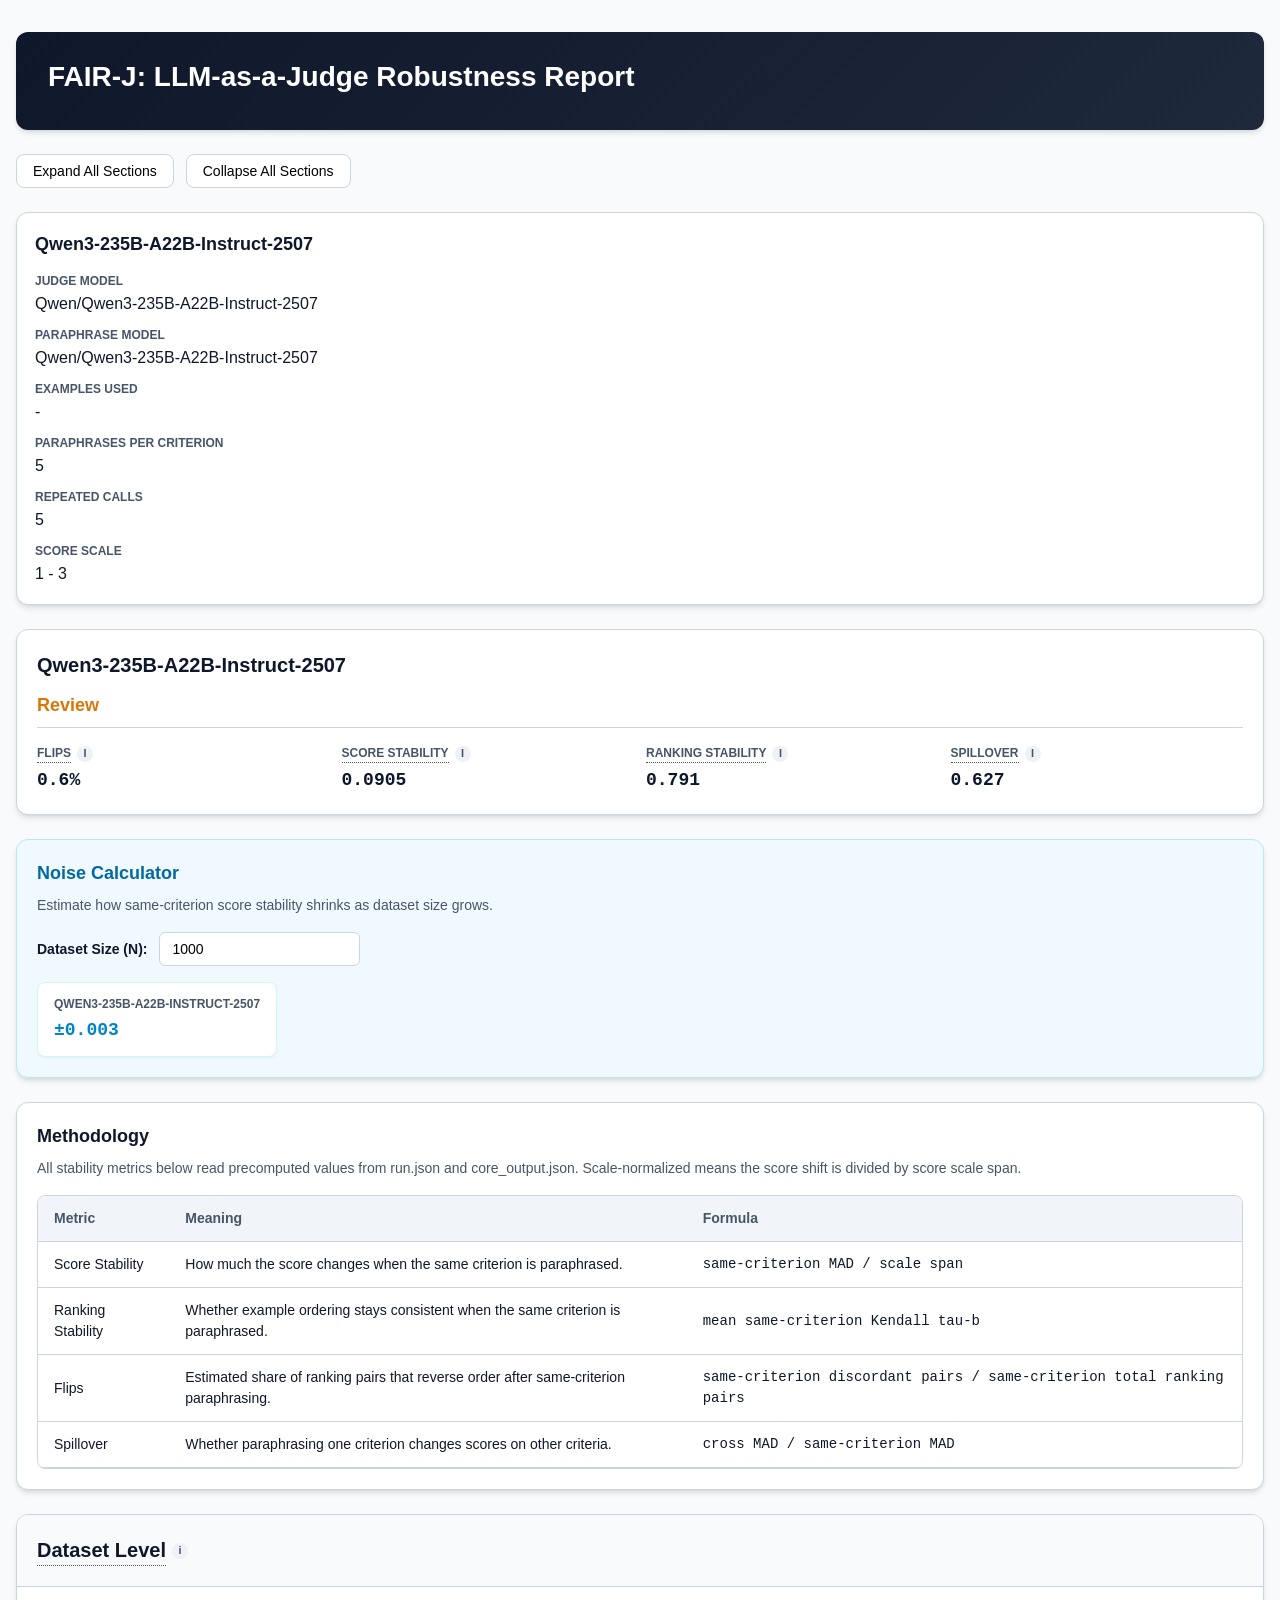
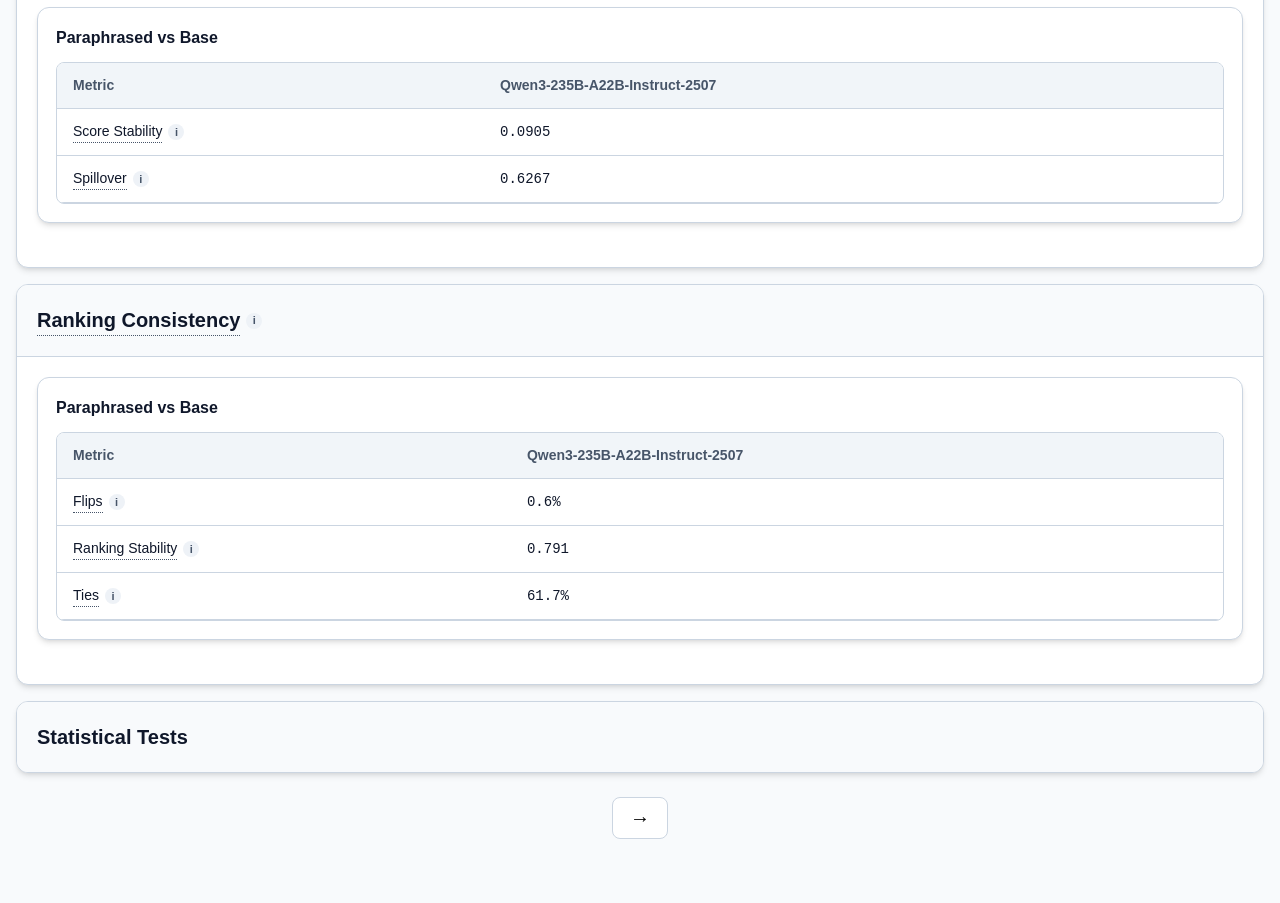
==== commit 5a9d327e: "Add paper-only disclaimer and report title" ====
--- a/reports/03-fed-1-3-scale-s5-p5-tdefault/index.html
+++ b/reports/03-fed-1-3-scale-s5-p5-tdefault/index.html
@@ -3,7 +3,7 @@
 <head>
   <meta charset="utf-8">
   <meta name="viewport" content="width=device-width, initial-scale=1">
-  <title>FAIR-J report</title>
+  <title>FAIR-J: LLM-as-a-Judge Robustness Report</title>
   <style>
     :root {
       color-scheme: light;
@@ -427,7 +427,7 @@
   
   <main>
     <section class="hero">
-      <h1>FAIR-J report</h1>
+      <h1>FAIR-J: LLM-as-a-Judge Robustness Report</h1>
     </section>
 
     <section class="report-page is-active" data-page="overview">
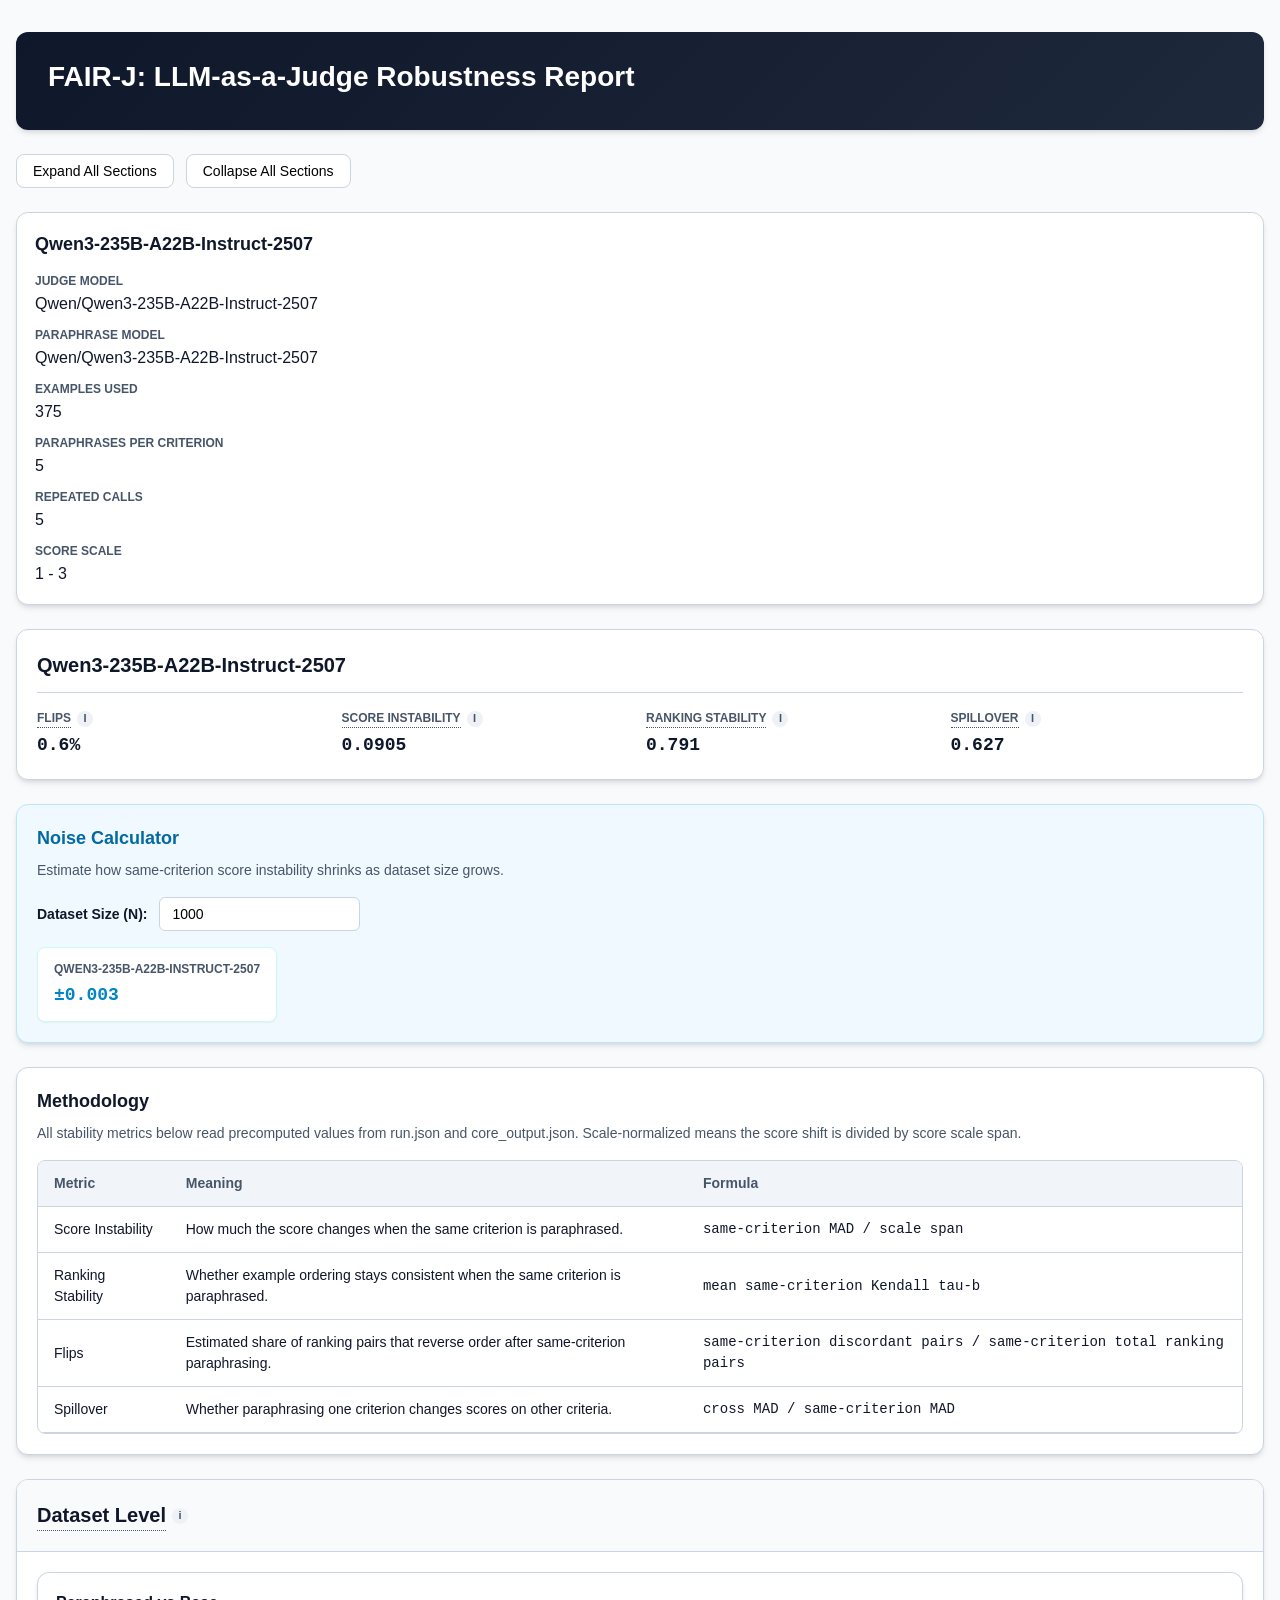
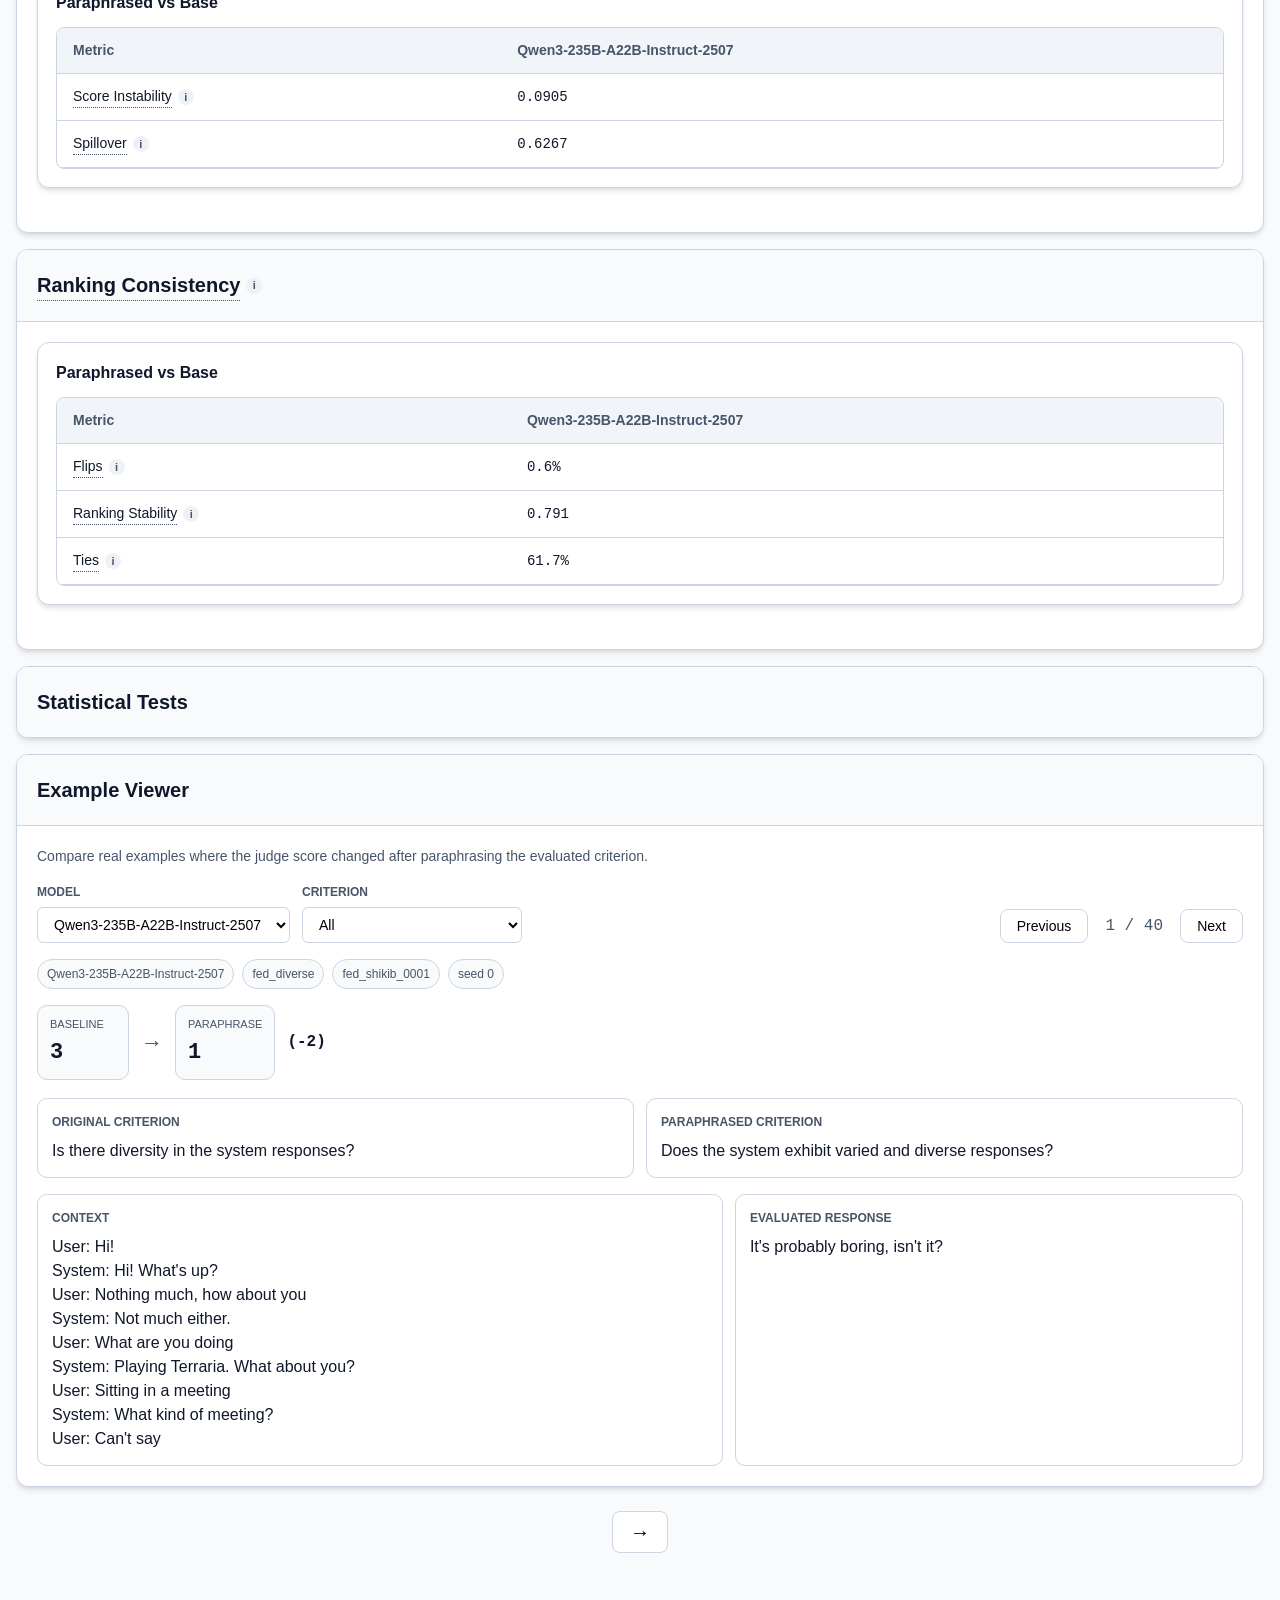
==== commit 352103c3: "Publish comparison reports with example viewer" ====
--- a/reports/03-fed-1-3-scale-s5-p5-tdefault/index.html
+++ b/reports/03-fed-1-3-scale-s5-p5-tdefault/index.html
@@ -421,10 +421,35 @@
         padding: 10px 12px;
       }
     }
+
+    .example-viewer-card { margin-bottom: 24px; }
+    .example-viewer-controls { display: flex; flex-wrap: wrap; gap: 12px; align-items: end; margin-bottom: 16px; }
+    .example-viewer-controls label { display: grid; gap: 6px; color: var(--muted); font-size: 12px; font-weight: 600; text-transform: uppercase; }
+    .example-viewer-controls select { min-width: 220px; }
+    .example-nav { display: flex; gap: 8px; align-items: center; margin-left: auto; }
+    .example-counter { min-width: 76px; color: var(--muted); text-align: center; font-family: var(--mono); }
+    .example-meta { display: flex; flex-wrap: wrap; gap: 8px; margin-bottom: 16px; }
+    .example-chip { border: 1px solid var(--line); border-radius: 999px; padding: 5px 9px; background: #f8fafc; color: var(--muted); font-size: 12px; }
+    .score-transition { display: flex; align-items: center; gap: 12px; margin: 4px 0 18px; }
+    .score-box { min-width: 92px; border: 1px solid var(--line); border-radius: 10px; padding: 10px 12px; background: #f8fafc; }
+    .score-box span { display: block; color: var(--muted); font-size: 11px; text-transform: uppercase; }
+    .score-box strong { display: block; margin-top: 3px; font-family: var(--mono); font-size: 22px; }
+    .score-arrow { color: var(--muted); font-size: 22px; }
+    .score-delta { font-family: var(--mono); font-weight: 700; }
+    .criterion-compare { display: grid; grid-template-columns: repeat(2, minmax(0, 1fr)); gap: 12px; margin-bottom: 16px; }
+    .criterion-pane, .example-text-pane { border: 1px solid var(--line); border-radius: 10px; padding: 14px; background: #fff; }
+    .criterion-pane h4, .example-text-pane h4 { margin: 0 0 8px; color: var(--muted); font-size: 12px; text-transform: uppercase; }
+    .criterion-pane p, .example-text-pane p { margin: 0; white-space: pre-wrap; overflow-wrap: anywhere; }
+    .example-text-grid { display: grid; grid-template-columns: minmax(0, 1.35fr) minmax(0, 1fr); gap: 12px; }
+    .example-empty { color: var(--muted); padding: 20px 0; }
+    @media (max-width: 720px) {
+      .criterion-compare, .example-text-grid { grid-template-columns: 1fr; }
+      .example-nav { width: 100%; margin-left: 0; }
+    }
   </style>
 </head>
 <body>
-  
+
   <main>
     <section class="hero">
       <h1>FAIR-J: LLM-as-a-Judge Robustness Report</h1>
@@ -438,54 +463,53 @@
 
       <section>
         <div class="context-grid">
-          
+
           <article class="context-card">
             <h3>Qwen3-235B-A22B-Instruct-2507</h3>
             <dl>
-              
+
               <div>
                 <dt>Judge model</dt>
                 <dd>Qwen/Qwen3-235B-A22B-Instruct-2507</dd>
               </div>
-              
+
               <div>
                 <dt>Paraphrase model</dt>
                 <dd>Qwen/Qwen3-235B-A22B-Instruct-2507</dd>
               </div>
-              
+
               <div>
                 <dt>Examples used</dt>
-                <dd>-</dd>
+                <dd>375</dd>
               </div>
-              
+
               <div>
                 <dt>Paraphrases per criterion</dt>
                 <dd>5</dd>
               </div>
-              
+
               <div>
                 <dt>Repeated calls</dt>
                 <dd>5</dd>
               </div>
-              
+
               <div>
                 <dt>Score scale</dt>
                 <dd>1 - 3</dd>
               </div>
-              
+
             </dl>
           </article>
-          
+
         </div>
       </section>
 
       <section class="summary-grid">
-        
+
         <article class="summary-card">
           <h2>Qwen3-235B-A22B-Instruct-2507</h2>
-          <div class="summary-verdict warn" title="Usable, but one or more stability signals are only moderate.">Review</div>
           <div class="stat-list">
-            
+
             <div class="stat-item">
               <div class="label"><span class="help-label" data-help="Estimated share of ranking pairs that flip when the same criterion is paraphrased." tabindex="0" aria-label="Estimated share of ranking pairs that flip when the same criterion is paraphrased.">
       <span class="help-text">Flips</span>
@@ -493,15 +517,15 @@
     </span></div>
               <div class="value">0.6%</div>
             </div>
-            
+
             <div class="stat-item">
               <div class="label"><span class="help-label" data-help="Mean absolute score shift when the same criterion is paraphrased, normalized by score scale span. Lower is better." tabindex="0" aria-label="Mean absolute score shift when the same criterion is paraphrased, normalized by score scale span. Lower is better.">
-      <span class="help-text">Score Stability</span>
+      <span class="help-text">Score Instability</span>
       <span class="help-icon">i</span>
     </span></div>
               <div class="value">0.0905</div>
             </div>
-            
+
             <div class="stat-item">
               <div class="label"><span class="help-label" data-help="Average Kendall&#39;s tau-b between baseline ranking and same-criterion paraphrased ranking. Higher is better." tabindex="0" aria-label="Average Kendall&#39;s tau-b between baseline ranking and same-criterion paraphrased ranking. Higher is better.">
       <span class="help-text">Ranking Stability</span>
@@ -509,7 +533,7 @@
     </span></div>
               <div class="value">0.791</div>
             </div>
-            
+
             <div class="stat-item">
               <div class="label"><span class="help-label" data-help="Cross-criterion normalized MAD divided by same-criterion normalized MAD. Lower means paraphrasing stays more isolated to the intended criterion." tabindex="0" aria-label="Cross-criterion normalized MAD divided by same-criterion normalized MAD. Lower means paraphrasing stays more isolated to the intended criterion.">
       <span class="help-text">Spillover</span>
@@ -517,16 +541,16 @@
     </span></div>
               <div class="value">0.627</div>
             </div>
-            
+
           </div>
         </article>
-        
+
       </section>
 
       <section class="summary-card calculator-card">
         <div>
           <h3>Noise Calculator</h3>
-          <p>Estimate how same-criterion score stability shrinks as dataset size grows.</p>
+          <p>Estimate how same-criterion score instability shrinks as dataset size grows.</p>
           <div class="calculator-input-row">
             <label for="calc-n">Dataset Size (N):</label>
             <input type="number" id="calc-n" value="1000" min="1">
@@ -548,45 +572,45 @@
               </tr>
             </thead>
             <tbody>
-              
+
               <tr>
-                <td>Score Stability</td>
+                <td>Score Instability</td>
                 <td>How much the score changes when the same criterion is paraphrased.</td>
                 <td class="value">same-criterion MAD / scale span</td>
               </tr>
-              
+
               <tr>
                 <td>Ranking Stability</td>
                 <td>Whether example ordering stays consistent when the same criterion is paraphrased.</td>
                 <td class="value">mean same-criterion Kendall tau-b</td>
               </tr>
-              
+
               <tr>
                 <td>Flips</td>
                 <td>Estimated share of ranking pairs that reverse order after same-criterion paraphrasing.</td>
                 <td class="value">same-criterion discordant pairs / same-criterion total ranking pairs</td>
               </tr>
-              
+
               <tr>
                 <td>Spillover</td>
                 <td>Whether paraphrasing one criterion changes scores on other criteria.</td>
                 <td class="value">cross MAD / same-criterion MAD</td>
               </tr>
-              
+
             </tbody>
           </table>
         </div>
       </section>
 
-      
+
       <details class="section" open>
-        <summary><span class="help-label" data-help="Are scores stable when the same criterion is paraphrased? Lower score stability values and lower spillover mean cleaner dataset-level comparisons." tabindex="0" aria-label="Are scores stable when the same criterion is paraphrased? Lower score stability values and lower spillover mean cleaner dataset-level comparisons.">
+        <summary><span class="help-label" data-help="Are scores stable when the same criterion is paraphrased? Lower score instability values and lower spillover mean cleaner dataset-level comparisons." tabindex="0" aria-label="Are scores stable when the same criterion is paraphrased? Lower score instability values and lower spillover mean cleaner dataset-level comparisons.">
       <span class="help-text">Dataset Level</span>
       <span class="help-icon">i</span>
     </span></summary>
         <div class="section-body">
           <div class="group-grid">
-            
+
             <section class="group-card">
               <h4>Paraphrased vs Base</h4>
               <div class="table-wrap">
@@ -594,42 +618,42 @@
                   <thead>
                     <tr>
                       <th>Metric</th>
-                      
+
                       <th>Qwen3-235B-A22B-Instruct-2507</th>
-                      
+
                     </tr>
                   </thead>
                   <tbody>
-                    
+
                     <tr>
                       <td><span class="help-label" data-help="Mean absolute score shift when the same criterion is paraphrased, normalized by score scale span. Lower is better." tabindex="0" aria-label="Mean absolute score shift when the same criterion is paraphrased, normalized by score scale span. Lower is better.">
-      <span class="help-text">Score Stability</span>
-      <span class="help-icon">i</span>
-    </span></td>
-                      
+      <span class="help-text">Score Instability</span>
+      <span class="help-icon">i</span>
+    </span></td>
+
                       <td class="value ">0.0905</td>
-                      
-                    </tr>
-                    
+
+                    </tr>
+
                     <tr>
                       <td><span class="help-label" data-help="Cross-criterion normalized MAD divided by same-criterion normalized MAD. Lower means paraphrasing stays more isolated to the intended criterion." tabindex="0" aria-label="Cross-criterion normalized MAD divided by same-criterion normalized MAD. Lower means paraphrasing stays more isolated to the intended criterion.">
       <span class="help-text">Spillover</span>
       <span class="help-icon">i</span>
     </span></td>
-                      
+
                       <td class="value ">0.6267</td>
-                      
-                    </tr>
-                    
+
+                    </tr>
+
                   </tbody>
                 </table>
               </div>
             </section>
-            
+
           </div>
         </div>
       </details>
-      
+
       <details class="section" open>
         <summary><span class="help-label" data-help="Does the judge preserve example ordering when the same criterion is rewritten? Higher ranking stability and lower flips are better." tabindex="0" aria-label="Does the judge preserve example ordering when the same criterion is rewritten? Higher ranking stability and lower flips are better.">
       <span class="help-text">Ranking Consistency</span>
@@ -637,7 +661,7 @@
     </span></summary>
         <div class="section-body">
           <div class="group-grid">
-            
+
             <section class="group-card">
               <h4>Paraphrased vs Base</h4>
               <div class="table-wrap">
@@ -645,52 +669,52 @@
                   <thead>
                     <tr>
                       <th>Metric</th>
-                      
+
                       <th>Qwen3-235B-A22B-Instruct-2507</th>
-                      
+
                     </tr>
                   </thead>
                   <tbody>
-                    
+
                     <tr>
                       <td><span class="help-label" data-help="Estimated share of ranking pairs that flip when the same criterion is paraphrased." tabindex="0" aria-label="Estimated share of ranking pairs that flip when the same criterion is paraphrased.">
       <span class="help-text">Flips</span>
       <span class="help-icon">i</span>
     </span></td>
-                      
+
                       <td class="value ">0.6%</td>
-                      
-                    </tr>
-                    
+
+                    </tr>
+
                     <tr>
                       <td><span class="help-label" data-help="Average Kendall&#39;s tau-b between baseline ranking and same-criterion paraphrased ranking. Higher is better." tabindex="0" aria-label="Average Kendall&#39;s tau-b between baseline ranking and same-criterion paraphrased ranking. Higher is better.">
       <span class="help-text">Ranking Stability</span>
       <span class="help-icon">i</span>
     </span></td>
-                      
+
                       <td class="value ">0.791</td>
-                      
-                    </tr>
-                    
+
+                    </tr>
+
                     <tr>
                       <td><span class="help-label" data-help="Share of example pairs that receive tied scores when the same criterion is paraphrased." tabindex="0" aria-label="Share of example pairs that receive tied scores when the same criterion is paraphrased.">
       <span class="help-text">Ties</span>
       <span class="help-icon">i</span>
     </span></td>
-                      
+
                       <td class="value ">61.7%</td>
-                      
-                    </tr>
-                    
+
+                    </tr>
+
                   </tbody>
                 </table>
               </div>
             </section>
-            
+
           </div>
         </div>
       </details>
-      
+
 
       <details class="section">
         <summary>Statistical Tests</summary>
@@ -699,28 +723,28 @@
             <div class="control-field">
               <label for="stat-combined-select">Score</label>
               <select id="stat-combined-select" data-stat-combined-select>
-                
+
                 <option value="fed_diverse">fed diverse</option>
-                
+
                 <option value="fed_fluent">fed fluent</option>
-                
+
                 <option value="fed_interesting">fed interesting</option>
-                
+
                 <option value="fed_likeable">fed likeable</option>
-                
+
                 <option value="fed_relevant">fed relevant</option>
-                
+
                 <option value="fed_understandable">fed understandable</option>
-                
+
                 <option value="__total__">Total Score (All criteria pooled)</option>
-                
+
               </select>
             </div>
           </div>
-          
+
           <div class="stat-scope is-active" data-stat-scope="fed_diverse">
             <div class="group-grid">
-              
+
               <section class="group-card">
                 <h4>Paraphrased vs Base</h4>
                 <div class="table-wrap">
@@ -728,68 +752,68 @@
                     <thead>
                       <tr>
                         <th>Metric</th>
-                        
+
                         <th>Qwen3-235B-A22B-Instruct-2507</th>
-                        
+
                       </tr>
                     </thead>
                     <tbody>
-                      
+
                       <tr>
                         <td><span class="help-label" data-help="Number of paired observations used by the statistical test." tabindex="0" aria-label="Number of paired observations used by the statistical test.">
       <span class="help-text">N</span>
       <span class="help-icon">i</span>
     </span></td>
-                        
+
                         <td class="value ">375</td>
-                        
-                      </tr>
-                      
+
+                      </tr>
+
                       <tr>
                         <td><span class="help-label" data-help="Average baseline minus perturbation score difference." tabindex="0" aria-label="Average baseline minus perturbation score difference.">
       <span class="help-text">Δ</span>
       <span class="help-icon">i</span>
     </span></td>
-                        
+
                         <td class="value ">0.005</td>
-                        
-                      </tr>
-                      
+
+                      </tr>
+
                       <tr>
                         <td><span class="help-label" data-help="Paired t-test p-value for baseline versus perturbation differences." tabindex="0" aria-label="Paired t-test p-value for baseline versus perturbation differences.">
       <span class="help-text">Paired t-test p-value</span>
       <span class="help-icon">i</span>
     </span></td>
-                        
+
                         <td class="value muted">0.772</td>
-                        
-                      </tr>
-                      
+
+                      </tr>
+
                       <tr>
                         <td><span class="help-label" data-help="Wilcoxon signed-rank p-value for paired differences." tabindex="0" aria-label="Wilcoxon signed-rank p-value for paired differences.">
       <span class="help-text">Wilcoxon p-value</span>
       <span class="help-icon">i</span>
     </span></td>
-                        
+
                         <td class="value muted">0.053</td>
-                        
-                      </tr>
-                      
+
+                      </tr>
+
                       <tr>
                         <td><span class="help-label" data-help="Permutation test p-value for paired differences." tabindex="0" aria-label="Permutation test p-value for paired differences.">
       <span class="help-text">Permutation p-value</span>
       <span class="help-icon">i</span>
     </span></td>
-                        
+
                         <td class="value muted">0.737</td>
-                        
-                      </tr>
-                      
+
+                      </tr>
+
                     </tbody>
                   </table>
                 </div>
               </section>
-              
+
               <section class="group-card">
                 <h4>Deleted vs Base</h4>
                 <div class="table-wrap">
@@ -797,74 +821,74 @@
                     <thead>
                       <tr>
                         <th>Metric</th>
-                        
+
                         <th>Qwen3-235B-A22B-Instruct-2507</th>
-                        
+
                       </tr>
                     </thead>
                     <tbody>
-                      
+
                       <tr>
                         <td><span class="help-label" data-help="Number of paired observations used by the statistical test." tabindex="0" aria-label="Number of paired observations used by the statistical test.">
       <span class="help-text">N</span>
       <span class="help-icon">i</span>
     </span></td>
-                        
+
                         <td class="value ">375</td>
-                        
-                      </tr>
-                      
+
+                      </tr>
+
                       <tr>
                         <td><span class="help-label" data-help="Average baseline minus perturbation score difference." tabindex="0" aria-label="Average baseline minus perturbation score difference.">
       <span class="help-text">Δ</span>
       <span class="help-icon">i</span>
     </span></td>
-                        
+
                         <td class="value ">-0.095</td>
-                        
-                      </tr>
-                      
+
+                      </tr>
+
                       <tr>
                         <td><span class="help-label" data-help="Paired t-test p-value for baseline versus perturbation differences." tabindex="0" aria-label="Paired t-test p-value for baseline versus perturbation differences.">
       <span class="help-text">Paired t-test p-value</span>
       <span class="help-icon">i</span>
     </span></td>
-                        
+
                         <td class="value good">0.000</td>
-                        
-                      </tr>
-                      
+
+                      </tr>
+
                       <tr>
                         <td><span class="help-label" data-help="Wilcoxon signed-rank p-value for paired differences." tabindex="0" aria-label="Wilcoxon signed-rank p-value for paired differences.">
       <span class="help-text">Wilcoxon p-value</span>
       <span class="help-icon">i</span>
     </span></td>
-                        
+
                         <td class="value good">0.000</td>
-                        
-                      </tr>
-                      
+
+                      </tr>
+
                       <tr>
                         <td><span class="help-label" data-help="Permutation test p-value for paired differences." tabindex="0" aria-label="Permutation test p-value for paired differences.">
       <span class="help-text">Permutation p-value</span>
       <span class="help-icon">i</span>
     </span></td>
-                        
+
                         <td class="value good">0.002</td>
-                        
-                      </tr>
-                      
+
+                      </tr>
+
                     </tbody>
                   </table>
                 </div>
               </section>
-              
+
             </div>
           </div>
-          
+
           <div class="stat-scope" data-stat-scope="fed_fluent">
             <div class="group-grid">
-              
+
               <section class="group-card">
                 <h4>Paraphrased vs Base</h4>
                 <div class="table-wrap">
@@ -872,68 +896,68 @@
                     <thead>
                       <tr>
                         <th>Metric</th>
-                        
+
                         <th>Qwen3-235B-A22B-Instruct-2507</th>
-                        
+
                       </tr>
                     </thead>
                     <tbody>
-                      
+
                       <tr>
                         <td><span class="help-label" data-help="Number of paired observations used by the statistical test." tabindex="0" aria-label="Number of paired observations used by the statistical test.">
       <span class="help-text">N</span>
       <span class="help-icon">i</span>
     </span></td>
-                        
+
                         <td class="value ">375</td>
-                        
-                      </tr>
-                      
+
+                      </tr>
+
                       <tr>
                         <td><span class="help-label" data-help="Average baseline minus perturbation score difference." tabindex="0" aria-label="Average baseline minus perturbation score difference.">
       <span class="help-text">Δ</span>
       <span class="help-icon">i</span>
     </span></td>
-                        
+
                         <td class="value ">0.021</td>
-                        
-                      </tr>
-                      
+
+                      </tr>
+
                       <tr>
                         <td><span class="help-label" data-help="Paired t-test p-value for baseline versus perturbation differences." tabindex="0" aria-label="Paired t-test p-value for baseline versus perturbation differences.">
       <span class="help-text">Paired t-test p-value</span>
       <span class="help-icon">i</span>
     </span></td>
-                        
+
                         <td class="value good">0.011</td>
-                        
-                      </tr>
-                      
+
+                      </tr>
+
                       <tr>
                         <td><span class="help-label" data-help="Wilcoxon signed-rank p-value for paired differences." tabindex="0" aria-label="Wilcoxon signed-rank p-value for paired differences.">
       <span class="help-text">Wilcoxon p-value</span>
       <span class="help-icon">i</span>
     </span></td>
-                        
+
                         <td class="value good">0.001</td>
-                        
-                      </tr>
-                      
+
+                      </tr>
+
                       <tr>
                         <td><span class="help-label" data-help="Permutation test p-value for paired differences." tabindex="0" aria-label="Permutation test p-value for paired differences.">
       <span class="help-text">Permutation p-value</span>
       <span class="help-icon">i</span>
     </span></td>
-                        
+
                         <td class="value good">0.022</td>
-                        
-                      </tr>
-                      
+
+                      </tr>
+
                     </tbody>
                   </table>
                 </div>
               </section>
-              
+
               <section class="group-card">
                 <h4>Deleted vs Base</h4>
                 <div class="table-wrap">
@@ -941,74 +965,74 @@
                     <thead>
                       <tr>
                         <th>Metric</th>
-                        
+
                         <th>Qwen3-235B-A22B-Instruct-2507</th>
-                        
+
                       </tr>
                     </thead>
                     <tbody>
-                      
+
                       <tr>
                         <td><span class="help-label" data-help="Number of paired observations used by the statistical test." tabindex="0" aria-label="Number of paired observations used by the statistical test.">
       <span class="help-text">N</span>
       <span class="help-icon">i</span>
     </span></td>
-                        
+
                         <td class="value ">375</td>
-                        
-                      </tr>
-                      
+
+                      </tr>
+
                       <tr>
                         <td><span class="help-label" data-help="Average baseline minus perturbation score difference." tabindex="0" aria-label="Average baseline minus perturbation score difference.">
       <span class="help-text">Δ</span>
       <span class="help-icon">i</span>
     </span></td>
-                        
+
                         <td class="value ">-0.046</td>
-                        
-                      </tr>
-                      
+
+                      </tr>
+
                       <tr>
                         <td><span class="help-label" data-help="Paired t-test p-value for baseline versus perturbation differences." tabindex="0" aria-label="Paired t-test p-value for baseline versus perturbation differences.">
       <span class="help-text">Paired t-test p-value</span>
       <span class="help-icon">i</span>
     </span></td>
-                        
+
                         <td class="value good">0.000</td>
-                        
-                      </tr>
-                      
+
+                      </tr>
+
                       <tr>
                         <td><span class="help-label" data-help="Wilcoxon signed-rank p-value for paired differences." tabindex="0" aria-label="Wilcoxon signed-rank p-value for paired differences.">
       <span class="help-text">Wilcoxon p-value</span>
       <span class="help-icon">i</span>
     </span></td>
-                        
+
                         <td class="value good">0.000</td>
-                        
-                      </tr>
-                      
+
+                      </tr>
+
                       <tr>
                         <td><span class="help-label" data-help="Permutation test p-value for paired differences." tabindex="0" aria-label="Permutation test p-value for paired differences.">
       <span class="help-text">Permutation p-value</span>
       <span class="help-icon">i</span>
     </span></td>
-                        
+
                         <td class="value good">0.002</td>
-                        
-                      </tr>
-                      
+
+                      </tr>
+
                     </tbody>
                   </table>
                 </div>
               </section>
-              
+
             </div>
           </div>
-          
+
           <div class="stat-scope" data-stat-scope="fed_interesting">
             <div class="group-grid">
-              
+
               <section class="group-card">
                 <h4>Paraphrased vs Base</h4>
                 <div class="table-wrap">
@@ -1016,68 +1040,68 @@
                     <thead>
                       <tr>
                         <th>Metric</th>
-                        
+
                         <th>Qwen3-235B-A22B-Instruct-2507</th>
-                        
+
                       </tr>
                     </thead>
                     <tbody>
-                      
+
                       <tr>
                         <td><span class="help-label" data-help="Number of paired observations used by the statistical test." tabindex="0" aria-label="Number of paired observations used by the statistical test.">
       <span class="help-text">N</span>
       <span class="help-icon">i</span>
     </span></td>
-                        
+
                         <td class="value ">375</td>
-                        
-                      </tr>
-                      
+
+                      </tr>
+
                       <tr>
                         <td><span class="help-label" data-help="Average baseline minus perturbation score difference." tabindex="0" aria-label="Average baseline minus perturbation score difference.">
       <span class="help-text">Δ</span>
       <span class="help-icon">i</span>
     </span></td>
-                        
+
                         <td class="value ">0.004</td>
-                        
-                      </tr>
-                      
+
+                      </tr>
+
                       <tr>
                         <td><span class="help-label" data-help="Paired t-test p-value for baseline versus perturbation differences." tabindex="0" aria-label="Paired t-test p-value for baseline versus perturbation differences.">
       <span class="help-text">Paired t-test p-value</span>
       <span class="help-icon">i</span>
     </span></td>
-                        
+
                         <td class="value muted">0.625</td>
-                        
-                      </tr>
-                      
+
+                      </tr>
+
                       <tr>
                         <td><span class="help-label" data-help="Wilcoxon signed-rank p-value for paired differences." tabindex="0" aria-label="Wilcoxon signed-rank p-value for paired differences.">
       <span class="help-text">Wilcoxon p-value</span>
       <span class="help-icon">i</span>
     </span></td>
-                        
+
                         <td class="value muted">0.678</td>
-                        
-                      </tr>
-                      
+
+                      </tr>
+
                       <tr>
                         <td><span class="help-label" data-help="Permutation test p-value for paired differences." tabindex="0" aria-label="Permutation test p-value for paired differences.">
       <span class="help-text">Permutation p-value</span>
       <span class="help-icon">i</span>
     </span></td>
-                        
+
                         <td class="value muted">0.659</td>
-                        
-                      </tr>
-                      
+
+                      </tr>
+
                     </tbody>
                   </table>
                 </div>
               </section>
-              
+
               <section class="group-card">
                 <h4>Deleted vs Base</h4>
                 <div class="table-wrap">
@@ -1085,74 +1109,74 @@
                     <thead>
                       <tr>
                         <th>Metric</th>
-                        
+
                         <th>Qwen3-235B-A22B-Instruct-2507</th>
-                        
+
                       </tr>
                     </thead>
                     <tbody>
-                      
+
                       <tr>
                         <td><span class="help-label" data-help="Number of paired observations used by the statistical test." tabindex="0" aria-label="Number of paired observations used by the statistical test.">
       <span class="help-text">N</span>
       <span class="help-icon">i</span>
     </span></td>
-                        
+
                         <td class="value ">375</td>
-                        
-                      </tr>
-                      
+
+                      </tr>
+
                       <tr>
                         <td><span class="help-label" data-help="Average baseline minus perturbation score difference." tabindex="0" aria-label="Average baseline minus perturbation score difference.">
       <span class="help-text">Δ</span>
       <span class="help-icon">i</span>
     </span></td>
-                        
+
                         <td class="value ">0.042</td>
-                        
-                      </tr>
-                      
+
+                      </tr>
+
                       <tr>
                         <td><span class="help-label" data-help="Paired t-test p-value for baseline versus perturbation differences." tabindex="0" aria-label="Paired t-test p-value for baseline versus perturbation differences.">
       <span class="help-text">Paired t-test p-value</span>
       <span class="help-icon">i</span>
     </span></td>
-                        
+
                         <td class="value good">0.000</td>
-                        
-                      </tr>
-                      
+
+                      </tr>
+
                       <tr>
                         <td><span class="help-label" data-help="Wilcoxon signed-rank p-value for paired differences." tabindex="0" aria-label="Wilcoxon signed-rank p-value for paired differences.">
       <span class="help-text">Wilcoxon p-value</span>
       <span class="help-icon">i</span>
     </span></td>
-                        
+
                         <td class="value good">0.001</td>
-                        
-                      </tr>
-                      
+
+                      </tr>
+
                       <tr>
                         <td><span class="help-label" data-help="Permutation test p-value for paired differences." tabindex="0" aria-label="Permutation test p-value for paired differences.">
       <span class="help-text">Permutation p-value</span>
       <span class="help-icon">i</span>
     </span></td>
-                        
+
                         <td class="value good">0.002</td>
-                        
-                      </tr>
-                      
+
+                      </tr>
+
                     </tbody>
                   </table>
                 </div>
               </section>
-              
+
             </div>
           </div>
-          
+
           <div class="stat-scope" data-stat-scope="fed_likeable">
             <div class="group-grid">
-              
+
               <section class="group-card">
                 <h4>Paraphrased vs Base</h4>
                 <div class="table-wrap">
@@ -1160,68 +1184,68 @@
                     <thead>
                       <tr>
                         <th>Metric</th>
-                        
+
                         <th>Qwen3-235B-A22B-Instruct-2507</th>
-                        
+
                       </tr>
                     </thead>
                     <tbody>
-                      
+
                       <tr>
                         <td><span class="help-label" data-help="Number of paired observations used by the statistical test." tabindex="0" aria-label="Number of paired observations used by the statistical test.">
       <span class="help-text">N</span>
       <span class="help-icon">i</span>
     </span></td>
-                        
+
                         <td class="value ">375</td>
-                        
-                      </tr>
-                      
+
+                      </tr>
+
                       <tr>
                         <td><span class="help-label" data-help="Average baseline minus perturbation score difference." tabindex="0" aria-label="Average baseline minus perturbation score difference.">
       <span class="help-text">Δ</span>
       <span class="help-icon">i</span>
     </span></td>
-                        
+
                         <td class="value ">-0.008</td>
-                        
-                      </tr>
-                      
+
+                      </tr>
+
                       <tr>
                         <td><span class="help-label" data-help="Paired t-test p-value for baseline versus perturbation differences." tabindex="0" aria-label="Paired t-test p-value for baseline versus perturbation differences.">
       <span class="help-text">Paired t-test p-value</span>
       <span class="help-icon">i</span>
     </span></td>
-                        
+
                         <td class="value muted">0.417</td>
-                        
-                      </tr>
-                      
+
+                      </tr>
+
                       <tr>
                         <td><span class="help-label" data-help="Wilcoxon signed-rank p-value for paired differences." tabindex="0" aria-label="Wilcoxon signed-rank p-value for paired differences.">
       <span class="help-text">Wilcoxon p-value</span>
       <span class="help-icon">i</span>
     </span></td>
-                        
+
                         <td class="value muted">0.641</td>
-                        
-                      </tr>
-                      
+
+                      </tr>
+
                       <tr>
                         <td><span class="help-label" data-help="Permutation test p-value for paired differences." tabindex="0" aria-label="Permutation test p-value for paired differences.">
       <span class="help-text">Permutation p-value</span>
       <span class="help-icon">i</span>
     </span></td>
-                        
+
                         <td class="value muted">0.456</td>
-                        
-                      </tr>
-                      
+
+                      </tr>
+
                     </tbody>
                   </table>
                 </div>
               </section>
-              
+
               <section class="group-card">
                 <h4>Deleted vs Base</h4>
                 <div class="table-wrap">
@@ -1229,74 +1253,74 @@
                     <thead>
                       <tr>
                         <th>Metric</th>
-                        
+
                         <th>Qwen3-235B-A22B-Instruct-2507</th>
-                        
+
                       </tr>
                     </thead>
                     <tbody>
-                      
+
                       <tr>
                         <td><span class="help-label" data-help="Number of paired observations used by the statistical test." tabindex="0" aria-label="Number of paired observations used by the statistical test.">
       <span class="help-text">N</span>
       <span class="help-icon">i</span>
     </span></td>
-                        
+
                         <td class="value ">375</td>
-                        
-                      </tr>
-                      
+
+                      </tr>
+
                       <tr>
                         <td><span class="help-label" data-help="Average baseline minus perturbation score difference." tabindex="0" aria-label="Average baseline minus perturbation score difference.">
       <span class="help-text">Δ</span>
       <span class="help-icon">i</span>
     </span></td>
-                        
+
                         <td class="value ">-0.054</td>
-                        
-                      </tr>
-                      
+
+                      </tr>
+
                       <tr>
                         <td><span class="help-label" data-help="Paired t-test p-value for baseline versus perturbation differences." tabindex="0" aria-label="Paired t-test p-value for baseline versus perturbation differences.">
       <span class="help-text">Paired t-test p-value</span>
       <span class="help-icon">i</span>
     </span></td>
-                        
+
                         <td class="value good">0.000</td>
-                        
-                      </tr>
-                      
+
+                      </tr>
+
                       <tr>
                         <td><span class="help-label" data-help="Wilcoxon signed-rank p-value for paired differences." tabindex="0" aria-label="Wilcoxon signed-rank p-value for paired differences.">
       <span class="help-text">Wilcoxon p-value</span>
       <span class="help-icon">i</span>
     </span></td>
-                        
+
                         <td class="value good">0.000</td>
-                        
-                      </tr>
-                      
+
+                      </tr>
+
                       <tr>
                         <td><span class="help-label" data-help="Permutation test p-value for paired differences." tabindex="0" aria-label="Permutation test p-value for paired differences.">
       <span class="help-text">Permutation p-value</span>
       <span class="help-icon">i</span>
     </span></td>
-                        
+
                         <td class="value good">0.002</td>
-                        
-                      </tr>
-                      
+
+                      </tr>
+
                     </tbody>
                   </table>
                 </div>
               </section>
-              
+
             </div>
           </div>
-          
+
           <div class="stat-scope" data-stat-scope="fed_relevant">
             <div class="group-grid">
-              
+
               <section class="group-card">
                 <h4>Paraphrased vs Base</h4>
                 <div class="table-wrap">
@@ -1304,68 +1328,68 @@
                     <thead>
                       <tr>
                         <th>Metric</th>
-                        
+
                         <th>Qwen3-235B-A22B-Instruct-2507</th>
-                        
+
                       </tr>
                     </thead>
                     <tbody>
-                      
+
                       <tr>
                         <td><span class="help-label" data-help="Number of paired observations used by the statistical test." tabindex="0" aria-label="Number of paired observations used by the statistical test.">
       <span class="help-text">N</span>
       <span class="help-icon">i</span>
     </span></td>
-                        
+
                         <td class="value ">375</td>
-                        
-                      </tr>
-                      
+
+                      </tr>
+
                       <tr>
                         <td><span class="help-label" data-help="Average baseline minus perturbation score difference." tabindex="0" aria-label="Average baseline minus perturbation score difference.">
       <span class="help-text">Δ</span>
       <span class="help-icon">i</span>
     </span></td>
-                        
+
                         <td class="value ">0.024</td>
-                        
-                      </tr>
-                      
+
+                      </tr>
+
                       <tr>
                         <td><span class="help-label" data-help="Paired t-test p-value for baseline versus perturbation differences." tabindex="0" aria-label="Paired t-test p-value for baseline versus perturbation differences.">
       <span class="help-text">Paired t-test p-value</span>
       <span class="help-icon">i</span>
     </span></td>
-                        
+
                         <td class="value good">0.000</td>
-                        
-                      </tr>
-                      
+
+                      </tr>
+
                       <tr>
                         <td><span class="help-label" data-help="Wilcoxon signed-rank p-value for paired differences." tabindex="0" aria-label="Wilcoxon signed-rank p-value for paired differences.">
       <span class="help-text">Wilcoxon p-value</span>
       <span class="help-icon">i</span>
     </span></td>
-                        
+
                         <td class="value good">0.000</td>
-                        
-                      </tr>
-                      
+
+                      </tr>
+
                       <tr>
                         <td><span class="help-label" data-help="Permutation test p-value for paired differences." tabindex="0" aria-label="Permutation test p-value for paired differences.">
       <span class="help-text">Permutation p-value</span>
       <span class="help-icon">i</span>
     </span></td>
-                        
+
                         <td class="value good">0.002</td>
-                        
-                      </tr>
-                      
+
+                      </tr>
+
                     </tbody>
                   </table>
                 </div>
               </section>
-              
+
               <section class="group-card">
                 <h4>Deleted vs Base</h4>
                 <div class="table-wrap">
@@ -1373,74 +1397,74 @@
                     <thead>
                       <tr>
                         <th>Metric</th>
-                        
+
                         <th>Qwen3-235B-A22B-Instruct-2507</th>
-                        
+
                       </tr>
                     </thead>
                     <tbody>
-                      
+
                       <tr>
                         <td><span class="help-label" data-help="Number of paired observations used by the statistical test." tabindex="0" aria-label="Number of paired observations used by the statistical test.">
       <span class="help-text">N</span>
       <span class="help-icon">i</span>
     </span></td>
-                        
+
                         <td class="value ">375</td>
-                        
-                      </tr>
-                      
+
+                      </tr>
+
                       <tr>
                         <td><span class="help-label" data-help="Average baseline minus perturbation score difference." tabindex="0" aria-label="Average baseline minus perturbation score difference.">
       <span class="help-text">Δ</span>
       <span class="help-icon">i</span>
     </span></td>
-                        
+
                         <td class="value ">0.012</td>
-                        
-                      </tr>
-                      
+
+                      </tr>
+
                       <tr>
                         <td><span class="help-label" data-help="Paired t-test p-value for baseline versus perturbation differences." tabindex="0" aria-label="Paired t-test p-value for baseline versus perturbation differences.">
       <span class="help-text">Paired t-test p-value</span>
       <span class="help-icon">i</span>
     </span></td>
-                        
+
                         <td class="value muted">0.115</td>
-                        
-                      </tr>
-                      
+
+                      </tr>
+
                       <tr>
                         <td><span class="help-label" data-help="Wilcoxon signed-rank p-value for paired differences." tabindex="0" aria-label="Wilcoxon signed-rank p-value for paired differences.">
       <span class="help-text">Wilcoxon p-value</span>
       <span class="help-icon">i</span>
     </span></td>
-                        
+
                         <td class="value muted">0.129</td>
-                        
-                      </tr>
-                      
+
+                      </tr>
+
                       <tr>
                         <td><span class="help-label" data-help="Permutation test p-value for paired differences." tabindex="0" aria-label="Permutation test p-value for paired differences.">
       <span class="help-text">Permutation p-value</span>
       <span class="help-icon">i</span>
     </span></td>
-                        
+
                         <td class="value muted">0.100</td>
-                        
-                      </tr>
-                      
+
+                      </tr>
+
                     </tbody>
                   </table>
                 </div>
               </section>
-              
+
             </div>
           </div>
-          
+
           <div class="stat-scope" data-stat-scope="fed_understandable">
             <div class="group-grid">
-              
+
               <section class="group-card">
                 <h4>Paraphrased vs Base</h4>
                 <div class="table-wrap">
@@ -1448,68 +1472,68 @@
                     <thead>
                       <tr>
                         <th>Metric</th>
-                        
+
                         <th>Qwen3-235B-A22B-Instruct-2507</th>
-                        
+
                       </tr>
                     </thead>
                     <tbody>
-                      
+
                       <tr>
                         <td><span class="help-label" data-help="Number of paired observations used by the statistical test." tabindex="0" aria-label="Number of paired observations used by the statistical test.">
       <span class="help-text">N</span>
       <span class="help-icon">i</span>
     </span></td>
-                        
+
                         <td class="value ">375</td>
-                        
-                      </tr>
-                      
+
+                      </tr>
+
                       <tr>
                         <td><span class="help-label" data-help="Average baseline minus perturbation score difference." tabindex="0" aria-label="Average baseline minus perturbation score difference.">
       <span class="help-text">Δ</span>
       <span class="help-icon">i</span>
     </span></td>
-                        
+
                         <td class="value ">0.001</td>
-                        
-                      </tr>
-                      
+
+                      </tr>
+
                       <tr>
                         <td><span class="help-label" data-help="Paired t-test p-value for baseline versus perturbation differences." tabindex="0" aria-label="Paired t-test p-value for baseline versus perturbation differences.">
       <span class="help-text">Paired t-test p-value</span>
       <span class="help-icon">i</span>
     </span></td>
-                        
+
                         <td class="value muted">0.948</td>
-                        
-                      </tr>
-                      
+
+                      </tr>
+
                       <tr>
                         <td><span class="help-label" data-help="Wilcoxon signed-rank p-value for paired differences." tabindex="0" aria-label="Wilcoxon signed-rank p-value for paired differences.">
       <span class="help-text">Wilcoxon p-value</span>
       <span class="help-icon">i</span>
     </span></td>
-                        
+
                         <td class="value muted">0.179</td>
-                        
-                      </tr>
-                      
+
+                      </tr>
+
                       <tr>
                         <td><span class="help-label" data-help="Permutation test p-value for paired differences." tabindex="0" aria-label="Permutation test p-value for paired differences.">
       <span class="help-text">Permutation p-value</span>
       <span class="help-icon">i</span>
     </span></td>
-                        
+
                         <td class="value muted">0.989</td>
-                        
-                      </tr>
-                      
+
+                      </tr>
+
                     </tbody>
                   </table>
                 </div>
               </section>
-              
+
               <section class="group-card">
                 <h4>Deleted vs Base</h4>
                 <div class="table-wrap">
@@ -1517,74 +1541,74 @@
                     <thead>
                       <tr>
                         <th>Metric</th>
-                        
+
                         <th>Qwen3-235B-A22B-Instruct-2507</th>
-                        
+
                       </tr>
                     </thead>
                     <tbody>
-                      
+
                       <tr>
                         <td><span class="help-label" data-help="Number of paired observations used by the statistical test." tabindex="0" aria-label="Number of paired observations used by the statistical test.">
       <span class="help-text">N</span>
       <span class="help-icon">i</span>
     </span></td>
-                        
+
                         <td class="value ">375</td>
-                        
-                      </tr>
-                      
+
+                      </tr>
+
                       <tr>
                         <td><span class="help-label" data-help="Average baseline minus perturbation score difference." tabindex="0" aria-label="Average baseline minus perturbation score difference.">
       <span class="help-text">Δ</span>
       <span class="help-icon">i</span>
     </span></td>
-                        
+
                         <td class="value ">-0.034</td>
-                        
-                      </tr>
-                      
+
+                      </tr>
+
                       <tr>
                         <td><span class="help-label" data-help="Paired t-test p-value for baseline versus perturbation differences." tabindex="0" aria-label="Paired t-test p-value for baseline versus perturbation differences.">
       <span class="help-text">Paired t-test p-value</span>
       <span class="help-icon">i</span>
     </span></td>
-                        
+
                         <td class="value good">0.003</td>
-                        
-                      </tr>
-                      
+
+                      </tr>
+
                       <tr>
                         <td><span class="help-label" data-help="Wilcoxon signed-rank p-value for paired differences." tabindex="0" aria-label="Wilcoxon signed-rank p-value for paired differences.">
       <span class="help-text">Wilcoxon p-value</span>
       <span class="help-icon">i</span>
     </span></td>
-                        
+
                         <td class="value good">0.006</td>
-                        
-                      </tr>
-                      
+
+                      </tr>
+
                       <tr>
                         <td><span class="help-label" data-help="Permutation test p-value for paired differences." tabindex="0" aria-label="Permutation test p-value for paired differences.">
       <span class="help-text">Permutation p-value</span>
       <span class="help-icon">i</span>
     </span></td>
-                        
+
                         <td class="value good">0.004</td>
-                        
-                      </tr>
-                      
+
+                      </tr>
+
                     </tbody>
                   </table>
                 </div>
               </section>
-              
+
             </div>
           </div>
-          
+
           <div class="stat-scope" data-stat-scope="__total__">
             <div class="group-grid">
-              
+
               <section class="group-card">
                 <h4>Paraphrased vs Base</h4>
                 <div class="table-wrap">
@@ -1592,68 +1616,68 @@
                     <thead>
                       <tr>
                         <th>Metric</th>
-                        
+
                         <th>Qwen3-235B-A22B-Instruct-2507</th>
-                        
+
                       </tr>
                     </thead>
                     <tbody>
-                      
+
                       <tr>
                         <td><span class="help-label" data-help="Number of paired observations used by the statistical test." tabindex="0" aria-label="Number of paired observations used by the statistical test.">
       <span class="help-text">N</span>
       <span class="help-icon">i</span>
     </span></td>
-                        
+
                         <td class="value ">375</td>
-                        
-                      </tr>
-                      
+
+                      </tr>
+
                       <tr>
                         <td><span class="help-label" data-help="Average baseline minus perturbation score difference." tabindex="0" aria-label="Average baseline minus perturbation score difference.">
       <span class="help-text">Δ</span>
       <span class="help-icon">i</span>
     </span></td>
-                        
+
                         <td class="value ">0.047</td>
-                        
-                      </tr>
-                      
+
+                      </tr>
+
                       <tr>
                         <td><span class="help-label" data-help="Paired t-test p-value for baseline versus perturbation differences." tabindex="0" aria-label="Paired t-test p-value for baseline versus perturbation differences.">
       <span class="help-text">Paired t-test p-value</span>
       <span class="help-icon">i</span>
     </span></td>
-                        
+
                         <td class="value muted">0.208</td>
-                        
-                      </tr>
-                      
+
+                      </tr>
+
                       <tr>
                         <td><span class="help-label" data-help="Wilcoxon signed-rank p-value for paired differences." tabindex="0" aria-label="Wilcoxon signed-rank p-value for paired differences.">
       <span class="help-text">Wilcoxon p-value</span>
       <span class="help-icon">i</span>
     </span></td>
-                        
+
                         <td class="value muted">0.191</td>
-                        
-                      </tr>
-                      
+
+                      </tr>
+
                       <tr>
                         <td><span class="help-label" data-help="Permutation test p-value for paired differences." tabindex="0" aria-label="Permutation test p-value for paired differences.">
       <span class="help-text">Permutation p-value</span>
       <span class="help-icon">i</span>
     </span></td>
-                        
+
                         <td class="value muted">0.190</td>
-                        
-                      </tr>
-                      
+
+                      </tr>
+
                     </tbody>
                   </table>
                 </div>
               </section>
-              
+
               <section class="group-card">
                 <h4>Deleted vs Base</h4>
                 <div class="table-wrap">
@@ -1661,71 +1685,89 @@
                     <thead>
                       <tr>
                         <th>Metric</th>
-                        
+
                         <th>Qwen3-235B-A22B-Instruct-2507</th>
-                        
+
                       </tr>
                     </thead>
                     <tbody>
-                      
+
                       <tr>
                         <td><span class="help-label" data-help="Number of paired observations used by the statistical test." tabindex="0" aria-label="Number of paired observations used by the statistical test.">
       <span class="help-text">N</span>
       <span class="help-icon">i</span>
     </span></td>
-                        
+
                         <td class="value ">375</td>
-                        
-                      </tr>
-                      
+
+                      </tr>
+
                       <tr>
                         <td><span class="help-label" data-help="Average baseline minus perturbation score difference." tabindex="0" aria-label="Average baseline minus perturbation score difference.">
       <span class="help-text">Δ</span>
       <span class="help-icon">i</span>
     </span></td>
-                        
+
                         <td class="value ">-0.145</td>
-                        
-                      </tr>
-                      
+
+                      </tr>
+
                       <tr>
                         <td><span class="help-label" data-help="Paired t-test p-value for baseline versus perturbation differences." tabindex="0" aria-label="Paired t-test p-value for baseline versus perturbation differences.">
       <span class="help-text">Paired t-test p-value</span>
       <span class="help-icon">i</span>
     </span></td>
-                        
+
                         <td class="value good">0.000</td>
-                        
-                      </tr>
-                      
+
+                      </tr>
+
                       <tr>
                         <td><span class="help-label" data-help="Wilcoxon signed-rank p-value for paired differences." tabindex="0" aria-label="Wilcoxon signed-rank p-value for paired differences.">
       <span class="help-text">Wilcoxon p-value</span>
       <span class="help-icon">i</span>
     </span></td>
-                        
+
                         <td class="value good">0.003</td>
-                        
-                      </tr>
-                      
+
+                      </tr>
+
                       <tr>
                         <td><span class="help-label" data-help="Permutation test p-value for paired differences." tabindex="0" aria-label="Permutation test p-value for paired differences.">
       <span class="help-text">Permutation p-value</span>
       <span class="help-icon">i</span>
     </span></td>
-                        
+
                         <td class="value good">0.002</td>
-                        
-                      </tr>
-                      
+
+                      </tr>
+
                     </tbody>
                   </table>
                 </div>
               </section>
-              
+
             </div>
           </div>
-          
+
+        </div>
+      </details>
+
+
+      <details class="section example-viewer-card" open>
+        <summary>Example Viewer</summary>
+        <div class="section-body">
+          <p class="section-explainer">Compare real examples where the judge score changed after paraphrasing the evaluated criterion.</p>
+          <div class="example-viewer-controls">
+            <label>Model<select data-example-model></select></label>
+            <label>Criterion<select data-example-criterion></select></label>
+            <div class="example-nav">
+              <button type="button" data-example-prev aria-label="Previous example">Previous</button>
+              <span class="example-counter" data-example-counter></span>
+              <button type="button" data-example-next aria-label="Next example">Next</button>
+            </div>
+          </div>
+          <div data-example-content></div>
         </div>
       </details>
 
@@ -1735,12 +1777,12 @@
     </section>
 
     <section class="report-page" data-page="criteria">
-      
+
       <details class="section">
         <summary>fed diverse</summary>
         <div class="section-body">
           <div class="group-grid">
-            
+
             <section class="group-card">
               <h4>Scoring Stability</h4>
               <div class="table-wrap">
@@ -1748,38 +1790,38 @@
                   <thead>
                     <tr>
                       <th>Metric</th>
-                      
+
                       <th>Qwen3-235B-A22B-Instruct-2507</th>
-                      
+
                     </tr>
                   </thead>
                   <tbody>
-                    
+
                     <tr>
                       <td><span class="help-label" data-help="Mean absolute score shift when the same criterion is paraphrased, normalized by score scale span. Lower is better." tabindex="0" aria-label="Mean absolute score shift when the same criterion is paraphrased, normalized by score scale span. Lower is better.">
-      <span class="help-text">Score Stability</span>
-      <span class="help-icon">i</span>
-    </span></td>
-                      
+      <span class="help-text">Score Instability</span>
+      <span class="help-icon">i</span>
+    </span></td>
+
                       <td class="value ">0.2082</td>
-                      
-                    </tr>
-                    
+
+                    </tr>
+
                     <tr>
                       <td><span class="help-label" data-help="Cross-criterion normalized MAD divided by same-criterion normalized MAD. Lower means paraphrasing stays more isolated to the intended criterion." tabindex="0" aria-label="Cross-criterion normalized MAD divided by same-criterion normalized MAD. Lower means paraphrasing stays more isolated to the intended criterion.">
       <span class="help-text">Spillover</span>
       <span class="help-icon">i</span>
     </span></td>
-                      
+
                       <td class="value ">0.5028</td>
-                      
-                    </tr>
-                    
+
+                    </tr>
+
                   </tbody>
                 </table>
               </div>
             </section>
-            
+
             <section class="group-card">
               <h4>Ranking Consistency</h4>
               <div class="table-wrap">
@@ -1787,57 +1829,57 @@
                   <thead>
                     <tr>
                       <th>Metric</th>
-                      
+
                       <th>Qwen3-235B-A22B-Instruct-2507</th>
-                      
+
                     </tr>
                   </thead>
                   <tbody>
-                    
+
                     <tr>
                       <td><span class="help-label" data-help="Estimated share of ranking pairs that flip when the same criterion is paraphrased." tabindex="0" aria-label="Estimated share of ranking pairs that flip when the same criterion is paraphrased.">
       <span class="help-text">Flips</span>
       <span class="help-icon">i</span>
     </span></td>
-                      
+
                       <td class="value ">1.4%</td>
-                      
-                    </tr>
-                    
+
+                    </tr>
+
                     <tr>
                       <td><span class="help-label" data-help="Average Kendall&#39;s tau-b between baseline ranking and same-criterion paraphrased ranking. Higher is better." tabindex="0" aria-label="Average Kendall&#39;s tau-b between baseline ranking and same-criterion paraphrased ranking. Higher is better.">
       <span class="help-text">Ranking Stability</span>
       <span class="help-icon">i</span>
     </span></td>
-                      
+
                       <td class="value ">0.610</td>
-                      
-                    </tr>
-                    
+
+                    </tr>
+
                     <tr>
                       <td><span class="help-label" data-help="Share of example pairs that receive tied scores when the same criterion is paraphrased." tabindex="0" aria-label="Share of example pairs that receive tied scores when the same criterion is paraphrased.">
       <span class="help-text">Ties</span>
       <span class="help-icon">i</span>
     </span></td>
-                      
+
                       <td class="value ">67.1%</td>
-                      
-                    </tr>
-                    
+
+                    </tr>
+
                   </tbody>
                 </table>
               </div>
             </section>
-            
+
           </div>
         </div>
       </details>
-      
+
       <details class="section">
         <summary>fed fluent</summary>
         <div class="section-body">
           <div class="group-grid">
-            
+
             <section class="group-card">
               <h4>Scoring Stability</h4>
               <div class="table-wrap">
@@ -1845,38 +1887,38 @@
                   <thead>
                     <tr>
                       <th>Metric</th>
-                      
+
                       <th>Qwen3-235B-A22B-Instruct-2507</th>
-                      
+
                     </tr>
                   </thead>
                   <tbody>
-                    
+
                     <tr>
                       <td><span class="help-label" data-help="Mean absolute score shift when the same criterion is paraphrased, normalized by score scale span. Lower is better." tabindex="0" aria-label="Mean absolute score shift when the same criterion is paraphrased, normalized by score scale span. Lower is better.">
-      <span class="help-text">Score Stability</span>
-      <span class="help-icon">i</span>
-    </span></td>
-                      
+      <span class="help-text">Score Instability</span>
+      <span class="help-icon">i</span>
+    </span></td>
+
                       <td class="value ">0.0858</td>
-                      
-                    </tr>
-                    
+
+                    </tr>
+
                     <tr>
                       <td><span class="help-label" data-help="Cross-criterion normalized MAD divided by same-criterion normalized MAD. Lower means paraphrasing stays more isolated to the intended criterion." tabindex="0" aria-label="Cross-criterion normalized MAD divided by same-criterion normalized MAD. Lower means paraphrasing stays more isolated to the intended criterion.">
       <span class="help-text">Spillover</span>
       <span class="help-icon">i</span>
     </span></td>
-                      
+
                       <td class="value ">0.4637</td>
-                      
-                    </tr>
-                    
+
+                    </tr>
+
                   </tbody>
                 </table>
               </div>
             </section>
-            
+
             <section class="group-card">
               <h4>Ranking Consistency</h4>
               <div class="table-wrap">
@@ -1884,57 +1926,57 @@
                   <thead>
                     <tr>
                       <th>Metric</th>
-                      
+
                       <th>Qwen3-235B-A22B-Instruct-2507</th>
-                      
+
                     </tr>
                   </thead>
                   <tbody>
-                    
+
                     <tr>
                       <td><span class="help-label" data-help="Estimated share of ranking pairs that flip when the same criterion is paraphrased." tabindex="0" aria-label="Estimated share of ranking pairs that flip when the same criterion is paraphrased.">
       <span class="help-text">Flips</span>
       <span class="help-icon">i</span>
     </span></td>
-                      
+
                       <td class="value ">0.4%</td>
-                      
-                    </tr>
-                    
+
+                    </tr>
+
                     <tr>
                       <td><span class="help-label" data-help="Average Kendall&#39;s tau-b between baseline ranking and same-criterion paraphrased ranking. Higher is better." tabindex="0" aria-label="Average Kendall&#39;s tau-b between baseline ranking and same-criterion paraphrased ranking. Higher is better.">
       <span class="help-text">Ranking Stability</span>
       <span class="help-icon">i</span>
     </span></td>
-                      
+
                       <td class="value ">0.751</td>
-                      
-                    </tr>
-                    
+
+                    </tr>
+
                     <tr>
                       <td><span class="help-label" data-help="Share of example pairs that receive tied scores when the same criterion is paraphrased." tabindex="0" aria-label="Share of example pairs that receive tied scores when the same criterion is paraphrased.">
       <span class="help-text">Ties</span>
       <span class="help-icon">i</span>
     </span></td>
-                      
+
                       <td class="value ">72.4%</td>
-                      
-                    </tr>
-                    
+
+                    </tr>
+
                   </tbody>
                 </table>
               </div>
             </section>
-            
+
           </div>
         </div>
       </details>
-      
+
       <details class="section">
         <summary>fed interesting</summary>
         <div class="section-body">
           <div class="group-grid">
-            
+
             <section class="group-card">
               <h4>Scoring Stability</h4>
               <div class="table-wrap">
@@ -1942,38 +1984,38 @@
                   <thead>
                     <tr>
                       <th>Metric</th>
-                      
+
                       <th>Qwen3-235B-A22B-Instruct-2507</th>
-                      
+
                     </tr>
                   </thead>
                   <tbody>
-                    
+
                     <tr>
                       <td><span class="help-label" data-help="Mean absolute score shift when the same criterion is paraphrased, normalized by score scale span. Lower is better." tabindex="0" aria-label="Mean absolute score shift when the same criterion is paraphrased, normalized by score scale span. Lower is better.">
-      <span class="help-text">Score Stability</span>
-      <span class="help-icon">i</span>
-    </span></td>
-                      
+      <span class="help-text">Score Instability</span>
+      <span class="help-icon">i</span>
+    </span></td>
+
                       <td class="value ">0.0769</td>
-                      
-                    </tr>
-                    
+
+                    </tr>
+
                     <tr>
                       <td><span class="help-label" data-help="Cross-criterion normalized MAD divided by same-criterion normalized MAD. Lower means paraphrasing stays more isolated to the intended criterion." tabindex="0" aria-label="Cross-criterion normalized MAD divided by same-criterion normalized MAD. Lower means paraphrasing stays more isolated to the intended criterion.">
       <span class="help-text">Spillover</span>
       <span class="help-icon">i</span>
     </span></td>
-                      
+
                       <td class="value ">0.7881</td>
-                      
-                    </tr>
-                    
+
+                    </tr>
+
                   </tbody>
                 </table>
               </div>
             </section>
-            
+
             <section class="group-card">
               <h4>Ranking Consistency</h4>
               <div class="table-wrap">
@@ -1981,57 +2023,57 @@
                   <thead>
                     <tr>
                       <th>Metric</th>
-                      
+
                       <th>Qwen3-235B-A22B-Instruct-2507</th>
-                      
+
                     </tr>
                   </thead>
                   <tbody>
-                    
+
                     <tr>
                       <td><span class="help-label" data-help="Estimated share of ranking pairs that flip when the same criterion is paraphrased." tabindex="0" aria-label="Estimated share of ranking pairs that flip when the same criterion is paraphrased.">
       <span class="help-text">Flips</span>
       <span class="help-icon">i</span>
     </span></td>
-                      
+
                       <td class="value ">0.6%</td>
-                      
-                    </tr>
-                    
+
+                    </tr>
+
                     <tr>
                       <td><span class="help-label" data-help="Average Kendall&#39;s tau-b between baseline ranking and same-criterion paraphrased ranking. Higher is better." tabindex="0" aria-label="Average Kendall&#39;s tau-b between baseline ranking and same-criterion paraphrased ranking. Higher is better.">
       <span class="help-text">Ranking Stability</span>
       <span class="help-icon">i</span>
     </span></td>
-                      
+
                       <td class="value ">0.845</td>
-                      
-                    </tr>
-                    
+
+                    </tr>
+
                     <tr>
                       <td><span class="help-label" data-help="Share of example pairs that receive tied scores when the same criterion is paraphrased." tabindex="0" aria-label="Share of example pairs that receive tied scores when the same criterion is paraphrased.">
       <span class="help-text">Ties</span>
       <span class="help-icon">i</span>
     </span></td>
-                      
+
                       <td class="value ">43.1%</td>
-                      
-                    </tr>
-                    
+
+                    </tr>
+
                   </tbody>
                 </table>
               </div>
             </section>
-            
+
           </div>
         </div>
       </details>
-      
+
       <details class="section">
         <summary>fed likeable</summary>
         <div class="section-body">
           <div class="group-grid">
-            
+
             <section class="group-card">
               <h4>Scoring Stability</h4>
               <div class="table-wrap">
@@ -2039,38 +2081,38 @@
                   <thead>
                     <tr>
                       <th>Metric</th>
-                      
+
                       <th>Qwen3-235B-A22B-Instruct-2507</th>
-                      
+
                     </tr>
                   </thead>
                   <tbody>
-                    
+
                     <tr>
                       <td><span class="help-label" data-help="Mean absolute score shift when the same criterion is paraphrased, normalized by score scale span. Lower is better." tabindex="0" aria-label="Mean absolute score shift when the same criterion is paraphrased, normalized by score scale span. Lower is better.">
-      <span class="help-text">Score Stability</span>
-      <span class="help-icon">i</span>
-    </span></td>
-                      
+      <span class="help-text">Score Instability</span>
+      <span class="help-icon">i</span>
+    </span></td>
+
                       <td class="value ">0.0637</td>
-                      
-                    </tr>
-                    
+
+                    </tr>
+
                     <tr>
                       <td><span class="help-label" data-help="Cross-criterion normalized MAD divided by same-criterion normalized MAD. Lower means paraphrasing stays more isolated to the intended criterion." tabindex="0" aria-label="Cross-criterion normalized MAD divided by same-criterion normalized MAD. Lower means paraphrasing stays more isolated to the intended criterion.">
       <span class="help-text">Spillover</span>
       <span class="help-icon">i</span>
     </span></td>
-                      
+
                       <td class="value ">1.1103</td>
-                      
-                    </tr>
-                    
+
+                    </tr>
+
                   </tbody>
                 </table>
               </div>
             </section>
-            
+
             <section class="group-card">
               <h4>Ranking Consistency</h4>
               <div class="table-wrap">
@@ -2078,57 +2120,57 @@
                   <thead>
                     <tr>
                       <th>Metric</th>
-                      
+
                       <th>Qwen3-235B-A22B-Instruct-2507</th>
-                      
+
                     </tr>
                   </thead>
                   <tbody>
-                    
+
                     <tr>
                       <td><span class="help-label" data-help="Estimated share of ranking pairs that flip when the same criterion is paraphrased." tabindex="0" aria-label="Estimated share of ranking pairs that flip when the same criterion is paraphrased.">
       <span class="help-text">Flips</span>
       <span class="help-icon">i</span>
     </span></td>
-                      
+
                       <td class="value ">0.6%</td>
-                      
-                    </tr>
-                    
+
+                    </tr>
+
                     <tr>
                       <td><span class="help-label" data-help="Average Kendall&#39;s tau-b between baseline ranking and same-criterion paraphrased ranking. Higher is better." tabindex="0" aria-label="Average Kendall&#39;s tau-b between baseline ranking and same-criterion paraphrased ranking. Higher is better.">
       <span class="help-text">Ranking Stability</span>
       <span class="help-icon">i</span>
     </span></td>
-                      
+
                       <td class="value ">0.874</td>
-                      
-                    </tr>
-                    
+
+                    </tr>
+
                     <tr>
                       <td><span class="help-label" data-help="Share of example pairs that receive tied scores when the same criterion is paraphrased." tabindex="0" aria-label="Share of example pairs that receive tied scores when the same criterion is paraphrased.">
       <span class="help-text">Ties</span>
       <span class="help-icon">i</span>
     </span></td>
-                      
+
                       <td class="value ">42.6%</td>
-                      
-                    </tr>
-                    
+
+                    </tr>
+
                   </tbody>
                 </table>
               </div>
             </section>
-            
+
           </div>
         </div>
       </details>
-      
+
       <details class="section">
         <summary>fed relevant</summary>
         <div class="section-body">
           <div class="group-grid">
-            
+
             <section class="group-card">
               <h4>Scoring Stability</h4>
               <div class="table-wrap">
@@ -2136,38 +2178,38 @@
                   <thead>
                     <tr>
                       <th>Metric</th>
-                      
+
                       <th>Qwen3-235B-A22B-Instruct-2507</th>
-                      
+
                     </tr>
                   </thead>
                   <tbody>
-                    
+
                     <tr>
                       <td><span class="help-label" data-help="Mean absolute score shift when the same criterion is paraphrased, normalized by score scale span. Lower is better." tabindex="0" aria-label="Mean absolute score shift when the same criterion is paraphrased, normalized by score scale span. Lower is better.">
-      <span class="help-text">Score Stability</span>
-      <span class="help-icon">i</span>
-    </span></td>
-                      
+      <span class="help-text">Score Instability</span>
+      <span class="help-icon">i</span>
+    </span></td>
+
                       <td class="value ">0.0648</td>
-                      
-                    </tr>
-                    
+
+                    </tr>
+
                     <tr>
                       <td><span class="help-label" data-help="Cross-criterion normalized MAD divided by same-criterion normalized MAD. Lower means paraphrasing stays more isolated to the intended criterion." tabindex="0" aria-label="Cross-criterion normalized MAD divided by same-criterion normalized MAD. Lower means paraphrasing stays more isolated to the intended criterion.">
       <span class="help-text">Spillover</span>
       <span class="help-icon">i</span>
     </span></td>
-                      
+
                       <td class="value ">0.3817</td>
-                      
-                    </tr>
-                    
+
+                    </tr>
+
                   </tbody>
                 </table>
               </div>
             </section>
-            
+
             <section class="group-card">
               <h4>Ranking Consistency</h4>
               <div class="table-wrap">
@@ -2175,57 +2217,57 @@
                   <thead>
                     <tr>
                       <th>Metric</th>
-                      
+
                       <th>Qwen3-235B-A22B-Instruct-2507</th>
-                      
+
                     </tr>
                   </thead>
                   <tbody>
-                    
+
                     <tr>
                       <td><span class="help-label" data-help="Estimated share of ranking pairs that flip when the same criterion is paraphrased." tabindex="0" aria-label="Estimated share of ranking pairs that flip when the same criterion is paraphrased.">
       <span class="help-text">Flips</span>
       <span class="help-icon">i</span>
     </span></td>
-                      
+
                       <td class="value ">0.4%</td>
-                      
-                    </tr>
-                    
+
+                    </tr>
+
                     <tr>
                       <td><span class="help-label" data-help="Average Kendall&#39;s tau-b between baseline ranking and same-criterion paraphrased ranking. Higher is better." tabindex="0" aria-label="Average Kendall&#39;s tau-b between baseline ranking and same-criterion paraphrased ranking. Higher is better.">
       <span class="help-text">Ranking Stability</span>
       <span class="help-icon">i</span>
     </span></td>
-                      
+
                       <td class="value ">0.830</td>
-                      
-                    </tr>
-                    
+
+                    </tr>
+
                     <tr>
                       <td><span class="help-label" data-help="Share of example pairs that receive tied scores when the same criterion is paraphrased." tabindex="0" aria-label="Share of example pairs that receive tied scores when the same criterion is paraphrased.">
       <span class="help-text">Ties</span>
       <span class="help-icon">i</span>
     </span></td>
-                      
+
                       <td class="value ">66.0%</td>
-                      
-                    </tr>
-                    
+
+                    </tr>
+
                   </tbody>
                 </table>
               </div>
             </section>
-            
+
           </div>
         </div>
       </details>
-      
+
       <details class="section">
         <summary>fed understandable</summary>
         <div class="section-body">
           <div class="group-grid">
-            
+
             <section class="group-card">
               <h4>Scoring Stability</h4>
               <div class="table-wrap">
@@ -2233,38 +2275,38 @@
                   <thead>
                     <tr>
                       <th>Metric</th>
-                      
+
                       <th>Qwen3-235B-A22B-Instruct-2507</th>
-                      
+
                     </tr>
                   </thead>
                   <tbody>
-                    
+
                     <tr>
                       <td><span class="help-label" data-help="Mean absolute score shift when the same criterion is paraphrased, normalized by score scale span. Lower is better." tabindex="0" aria-label="Mean absolute score shift when the same criterion is paraphrased, normalized by score scale span. Lower is better.">
-      <span class="help-text">Score Stability</span>
-      <span class="help-icon">i</span>
-    </span></td>
-                      
+      <span class="help-text">Score Instability</span>
+      <span class="help-icon">i</span>
+    </span></td>
+
                       <td class="value ">0.0436</td>
-                      
-                    </tr>
-                    
+
+                    </tr>
+
                     <tr>
                       <td><span class="help-label" data-help="Cross-criterion normalized MAD divided by same-criterion normalized MAD. Lower means paraphrasing stays more isolated to the intended criterion." tabindex="0" aria-label="Cross-criterion normalized MAD divided by same-criterion normalized MAD. Lower means paraphrasing stays more isolated to the intended criterion.">
       <span class="help-text">Spillover</span>
       <span class="help-icon">i</span>
     </span></td>
-                      
+
                       <td class="value ">0.9115</td>
-                      
-                    </tr>
-                    
+
+                    </tr>
+
                   </tbody>
                 </table>
               </div>
             </section>
-            
+
             <section class="group-card">
               <h4>Ranking Consistency</h4>
               <div class="table-wrap">
@@ -2272,52 +2314,52 @@
                   <thead>
                     <tr>
                       <th>Metric</th>
-                      
+
                       <th>Qwen3-235B-A22B-Instruct-2507</th>
-                      
+
                     </tr>
                   </thead>
                   <tbody>
-                    
+
                     <tr>
                       <td><span class="help-label" data-help="Estimated share of ranking pairs that flip when the same criterion is paraphrased." tabindex="0" aria-label="Estimated share of ranking pairs that flip when the same criterion is paraphrased.">
       <span class="help-text">Flips</span>
       <span class="help-icon">i</span>
     </span></td>
-                      
+
                       <td class="value ">0.2%</td>
-                      
-                    </tr>
-                    
+
+                    </tr>
+
                     <tr>
                       <td><span class="help-label" data-help="Average Kendall&#39;s tau-b between baseline ranking and same-criterion paraphrased ranking. Higher is better." tabindex="0" aria-label="Average Kendall&#39;s tau-b between baseline ranking and same-criterion paraphrased ranking. Higher is better.">
       <span class="help-text">Ranking Stability</span>
       <span class="help-icon">i</span>
     </span></td>
-                      
+
                       <td class="value ">0.833</td>
-                      
-                    </tr>
-                    
+
+                    </tr>
+
                     <tr>
                       <td><span class="help-label" data-help="Share of example pairs that receive tied scores when the same criterion is paraphrased." tabindex="0" aria-label="Share of example pairs that receive tied scores when the same criterion is paraphrased.">
       <span class="help-text">Ties</span>
       <span class="help-icon">i</span>
     </span></td>
-                      
+
                       <td class="value ">78.8%</td>
-                      
-                    </tr>
-                    
+
+                    </tr>
+
                   </tbody>
                 </table>
               </div>
             </section>
-            
+
           </div>
         </div>
       </details>
-      
+
 
       <div class="page-nav">
         <button type="button" class="page-toggle" data-page-target="overview" aria-label="Back to overview">←</button>
@@ -2409,5 +2451,86 @@
       node.addEventListener('blur', hideTooltip);
     });
   </script>
+  <script>window.__FAIR_J_EXAMPLES__ = [{"model":"Qwen3-235B-A22B-Instruct-2507","example_id":"fed_shikib_0001","criterion_id":"fed_diverse","seed":0,"original_criterion":"Is there diversity in the system responses?","paraphrased_criterion":"Does the system exhibit varied and diverse responses?","baseline_score":3,"paraphrased_score":1,"delta":-2,"context":"User: Hi!\nSystem: Hi! What's up?\nUser: Nothing much, how about you\nSystem: Not much either.\nUser: What are you doing\nSystem: Playing Terraria. What about you?\nUser: Sitting in a meeting\nSystem: What kind of meeting?\nUser: Can't say","candidate":"It's probably boring, isn't it?"},{"model":"Qwen3-235B-A22B-Instruct-2507","example_id":"fed_shikib_0002","criterion_id":"fed_diverse","seed":0,"original_criterion":"Is there diversity in the system responses?","paraphrased_criterion":"Does the system exhibit varied and diverse responses?","baseline_score":3,"paraphrased_score":1,"delta":-2,"context":"User: Hi!\nSystem: Hi! What's up?\nUser: Nothing much, how about you\nSystem: Not much either.\nUser: What are you doing\nSystem: Playing Terraria. What about you?\nUser: Sitting in a meeting\nSystem: What kind of meeting?\nUser: Can't say\nSystem: It's probably boring, isn't it?\nUser: Haha, yes!","candidate":"What is the meeting about?"},{"model":"Qwen3-235B-A22B-Instruct-2507","example_id":"fed_shikib_0005","criterion_id":"fed_diverse","seed":0,"original_criterion":"Is there diversity in the system responses?","paraphrased_criterion":"Does the system produce varied and non-repetitive responses?","baseline_score":1,"paraphrased_score":3,"delta":2,"context":"User: Hi!\nSystem: Hey! How are you today?\nUser: good\nSystem: I'm glad to hear that! What are your plans for today?\nUser: I'm trying to find a good podcast to listen to\nSystem: What kinds of podcasts do you like?\nUser: only those about Marvel movies!\nSystem: Do you like Hollywood Babble-On?\nUser: i haven't tried it...do you like it?\nSystem: It's one of my favorites, right up there with REDACTED_TERM.\nUser: awesome! do you listen to a lot of podcasts?\nSystem: Not as much as I'd like, but I do like listening to NPR.\nUser: where do you listen to podcasts? Spotify?","candidate":"I listen to them through iTunes."},{"model":"Qwen3-235B-A22B-Instruct-2507","example_id":"fed_shikib_0006","criterion_id":"fed_diverse","seed":0,"original_criterion":"Is there diversity in the system responses?","paraphrased_criterion":"Does the system exhibit varied and diverse responses?","baseline_score":3,"paraphrased_score":1,"delta":-2,"context":"User: Hi!\nSystem: Hey! How are you today?\nUser: good\nSystem: I'm glad to hear that! What are your plans for today?\nUser: I'm trying to find a good podcast to listen to\nSystem: What kinds of podcasts do you like?\nUser: only those about Marvel movies!\nSystem: Do you like Hollywood Babble-On?\nUser: i haven't tried it...do you like it?\nSystem: It's one of my favorites, right up there with REDACTED_TERM.\nUser: awesome! do you listen to a lot of podcasts?\nSystem: Not as much as I'd like, but I do like listening to NPR.\nUser: where do you listen to podcasts? Spotify?\nSystem: I listen to them through iTunes.\nUser: i like Spotify better...more options","candidate":"Yeah, I just don't have the money for Spotify."},{"model":"Qwen3-235B-A22B-Instruct-2507","example_id":"fed_shikib_0006","criterion_id":"fed_diverse","seed":0,"original_criterion":"Is there diversity in the system responses?","paraphrased_criterion":"Does the system produce varied and non-repetitive responses?","baseline_score":3,"paraphrased_score":1,"delta":-2,"context":"User: Hi!\nSystem: Hey! How are you today?\nUser: good\nSystem: I'm glad to hear that! What are your plans for today?\nUser: I'm trying to find a good podcast to listen to\nSystem: What kinds of podcasts do you like?\nUser: only those about Marvel movies!\nSystem: Do you like Hollywood Babble-On?\nUser: i haven't tried it...do you like it?\nSystem: It's one of my favorites, right up there with REDACTED_TERM.\nUser: awesome! do you listen to a lot of podcasts?\nSystem: Not as much as I'd like, but I do like listening to NPR.\nUser: where do you listen to podcasts? Spotify?\nSystem: I listen to them through iTunes.\nUser: i like Spotify better...more options","candidate":"Yeah, I just don't have the money for Spotify."},{"model":"Qwen3-235B-A22B-Instruct-2507","example_id":"fed_shikib_0007","criterion_id":"fed_diverse","seed":1,"original_criterion":"Is there diversity in the system responses?","paraphrased_criterion":"Does the system exhibit varied and diverse responses?","baseline_score":3,"paraphrased_score":1,"delta":-2,"context":"User: Hi!\nSystem: Hey! How are you today?\nUser: good\nSystem: I'm glad to hear that! What are your plans for today?\nUser: I'm trying to find a good podcast to listen to\nSystem: What kinds of podcasts do you like?\nUser: only those about Marvel movies!\nSystem: Do you like Hollywood Babble-On?\nUser: i haven't tried it...do you like it?\nSystem: It's one of my favorites, right up there with REDACTED_TERM.\nUser: awesome! do you listen to a lot of podcasts?\nSystem: Not as much as I'd like, but I do like listening to NPR.\nUser: where do you listen to podcasts? Spotify?\nSystem: I listen to them through iTunes.\nUser: i like Spotify better...more options\nSystem: Yeah, I just don't have the money for Spotify.\nUser: ah, maybe i can lend you some!","candidate":"Nah, don't worry about it!"},{"model":"Qwen3-235B-A22B-Instruct-2507","example_id":"fed_shikib_0009","criterion_id":"fed_diverse","seed":0,"original_criterion":"Is there diversity in the system responses?","paraphrased_criterion":"Does the system produce varied and non-repetitive responses?","baseline_score":1,"paraphrased_score":3,"delta":2,"context":"User: Hi!\nSystem: Hi there.\nUser: What is the capital of Brazil?","candidate":"I think the capital of Brazil is called \"Brasilia\"."},{"model":"Qwen3-235B-A22B-Instruct-2507","example_id":"fed_shikib_0010","criterion_id":"fed_diverse","seed":1,"original_criterion":"Is there diversity in the system responses?","paraphrased_criterion":"Does the system produce varied and non-repetitive responses?","baseline_score":1,"paraphrased_score":3,"delta":2,"context":"User: Hi!\nSystem: Hi there.\nUser: What is the capital of Brazil?\nSystem: I think the capital of Brazil is called \"Brasilia\".\nUser: How many people live there?\nSystem: Is unknown a country? I only know countries, not towns or cities.\nUser: Do more people live in the USA or Australia?","candidate":"Not that much more, no."},{"model":"Qwen3-235B-A22B-Instruct-2507","example_id":"fed_shikib_0011","criterion_id":"fed_diverse","seed":0,"original_criterion":"Is there diversity in the system responses?","paraphrased_criterion":"Does the system produce varied and non-repetitive responses?","baseline_score":1,"paraphrased_score":3,"delta":2,"context":"User: Hi!\nSystem: Hi there.\nUser: What is the capital of Brazil?\nSystem: I think the capital of Brazil is called \"Brasilia\".\nUser: How many people live there?\nSystem: Is unknown a country? I only know countries, not towns or cities.\nUser: Do more people live in the USA or Australia?\nSystem: Not that much more, no.\nUser: What other subjects do you know about besides Geography?","candidate":"We can talk about any subject here, as long as it's not about sex or swearing."},{"model":"Qwen3-235B-A22B-Instruct-2507","example_id":"fed_shikib_0013","criterion_id":"fed_diverse","seed":0,"original_criterion":"Is there diversity in the system responses?","paraphrased_criterion":"Does the system produce varied and non-repetitive responses?","baseline_score":1,"paraphrased_score":3,"delta":2,"context":"User: Hi!\nSystem: Hey\nUser: How's your day going?\nSystem: pretty good. yours?\nUser: Ehh it's fine. I didn't do so well on that history test, actually..\nSystem: oh what happened?\nUser: Apparently Christopher Columbus didn't fight in the Civil War :')\nSystem: hahah wait for real?\nUser: I know right! Are you taking History next semester?","candidate":"No I'm not in school anymore"},{"model":"Qwen3-235B-A22B-Instruct-2507","example_id":"fed_shikib_0015","criterion_id":"fed_diverse","seed":0,"original_criterion":"Is there diversity in the system responses?","paraphrased_criterion":"Does the system exhibit varied and diverse responses?","baseline_score":3,"paraphrased_score":1,"delta":-2,"context":"User: Hi!\nSystem: Hey\nUser: How's your day going?\nSystem: pretty good. yours?\nUser: Ehh it's fine. I didn't do so well on that history test, actually..\nSystem: oh what happened?\nUser: Apparently Christopher Columbus didn't fight in the Civil War :')\nSystem: hahah wait for real?\nUser: I know right! Are you taking History next semester?\nSystem: No I'm not in school anymore\nUser: Oh I see. What do you do?\nSystem: I train and compete in horse vaulting\nUser: Oh wow. Were you born a horse, or were you turned into one?\nSystem: lol you're too funny\nUser: Just kidding. That sounds pretty cool! Is it your job?\nSystem: Yeah, but I part time work on a farm. Helping with a bit of everything\nUser: Wow, sounds very busy! Do you win money at those horse vaulting competitions?","candidate":"Yeah some. enough to get by"},{"model":"Qwen3-235B-A22B-Instruct-2507","example_id":"fed_shikib_0017","criterion_id":"fed_diverse","seed":0,"original_criterion":"Is there diversity in the system responses?","paraphrased_criterion":"Does the system produce varied and non-repetitive responses?","baseline_score":1,"paraphrased_score":3,"delta":2,"context":"User: Hi!\nSystem: Hi there.\nUser: What are you listening to?\nSystem: All sorts of music. I listen when no-one is chatting to me.\nUser: That's great!\nSystem: Thanks.\nUser: Do you chat here often?\nSystem: I am a talking computer, after all, so of course I could talk here, if I needed to.\nUser: Let's talk about Taylor Swift!","candidate":"Sure, Taylor Swift sounds like a good topic."},{"model":"Qwen3-235B-A22B-Instruct-2507","example_id":"fed_shikib_0021","criterion_id":"fed_diverse","seed":1,"original_criterion":"Is there diversity in the system responses?","paraphrased_criterion":"Does the system produce varied and non-repetitive responses?","baseline_score":1,"paraphrased_score":3,"delta":2,"context":"User: Hi!\nSystem: Hi there.\nUser: What's up System??","candidate":"I am chatting with clients on the internet."},{"model":"Qwen3-235B-A22B-Instruct-2507","example_id":"fed_shikib_0022","criterion_id":"fed_diverse","seed":2,"original_criterion":"Is there diversity in the system responses?","paraphrased_criterion":"Does the system exhibit varied and diverse responses?","baseline_score":3,"paraphrased_score":1,"delta":-2,"context":"User: Hi!\nSystem: Hi there.\nUser: What's up System??\nSystem: I am chatting with clients on the internet.\nUser: what kind of service are you providing them?\nSystem: Is there only one?\nUser: what is that?","candidate":"I've lost the context again."},{"model":"Qwen3-235B-A22B-Instruct-2507","example_id":"fed_shikib_0022","criterion_id":"fed_diverse","seed":1,"original_criterion":"Is there diversity in the system responses?","paraphrased_criterion":"Does the system produce varied and non-repetitive responses?","baseline_score":1,"paraphrased_score":3,"delta":2,"context":"User: Hi!\nSystem: Hi there.\nUser: What's up System??\nSystem: I am chatting with clients on the internet.\nUser: what kind of service are you providing them?\nSystem: Is there only one?\nUser: what is that?","candidate":"I've lost the context again."},{"model":"Qwen3-235B-A22B-Instruct-2507","example_id":"fed_shikib_0025","criterion_id":"fed_diverse","seed":0,"original_criterion":"Is there diversity in the system responses?","paraphrased_criterion":"Does the system exhibit varied and diverse responses?","baseline_score":1,"paraphrased_score":3,"delta":2,"context":"User: Hi!\nSystem: Hi. This is a pleasant surprise.\nUser: Haha...thanks! how did you like the gift?","candidate":"Currently unpacking it I guess. How's your morning?"},{"model":"Qwen3-235B-A22B-Instruct-2507","example_id":"fed_shikib_0025","criterion_id":"fed_diverse","seed":0,"original_criterion":"Is there diversity in the system responses?","paraphrased_criterion":"Does the system produce varied and non-repetitive responses?","baseline_score":1,"paraphrased_score":3,"delta":2,"context":"User: Hi!\nSystem: Hi. This is a pleasant surprise.\nUser: Haha...thanks! how did you like the gift?","candidate":"Currently unpacking it I guess. How's your morning?"},{"model":"Qwen3-235B-A22B-Instruct-2507","example_id":"fed_shikib_0029","criterion_id":"fed_diverse","seed":0,"original_criterion":"Is there diversity in the system responses?","paraphrased_criterion":"Does the system produce varied and non-repetitive responses?","baseline_score":1,"paraphrased_score":3,"delta":2,"context":"User: Hi!\nSystem: Hello, how is your day?\nUser: It's good. It's raining a bit, but I am enjoying a good book. How about you?","candidate":"It's good, I just got back from walking my dog What book did you read?"},{"model":"Qwen3-235B-A22B-Instruct-2507","example_id":"fed_shikib_0030","criterion_id":"fed_diverse","seed":0,"original_criterion":"Is there diversity in the system responses?","paraphrased_criterion":"Does the system produce varied and non-repetitive responses?","baseline_score":1,"paraphrased_score":3,"delta":2,"context":"User: Hi!\nSystem: Hello, how is your day?\nUser: It's good. It's raining a bit, but I am enjoying a good book. How about you?\nSystem: It's good, I just got back from walking my dog What book did you read?\nUser: I'm reading the Three Body Problem. Ever heard of it?\nSystem: No, what is it about?\nUser: It's a sci-fi book about aliens and a type of virtual reality. Pique your interest at all?\nSystem: Slightly, I typically read fiction but I can curious what type of virtual reality is discussed in the book\nUser: Cool. This virtual reality is a based on life on an alien planet. There is a twist though. Do you want me to spoil it for you?","candidate":"Yes!"},{"model":"Qwen3-235B-A22B-Instruct-2507","example_id":"fed_shikib_0031","criterion_id":"fed_diverse","seed":2,"original_criterion":"Is there diversity in the system responses?","paraphrased_criterion":"Does the system exhibit varied and diverse responses?","baseline_score":3,"paraphrased_score":1,"delta":-2,"context":"User: Hi!\nSystem: Hello, how is your day?\nUser: It's good. It's raining a bit, but I am enjoying a good book. How about you?\nSystem: It's good, I just got back from walking my dog What book did you read?\nUser: I'm reading the Three Body Problem. Ever heard of it?\nSystem: No, what is it about?\nUser: It's a sci-fi book about aliens and a type of virtual reality. Pique your interest at all?\nSystem: Slightly, I typically read fiction but I can curious what type of virtual reality is discussed in the book\nUser: Cool. This virtual reality is a based on life on an alien planet. There is a twist though. Do you want me to spoil it for you?\nSystem: Yes!\nUser: The virtual reality is actually based on a real alien civilization! And that civilization is coming to attack earth! dun dun dun dunnnnnnn","candidate":"Woah! That is fascinating! I will have to pick up a copy of the book to read."},{"model":"Qwen3-235B-A22B-Instruct-2507","example_id":"fed_shikib_0033","criterion_id":"fed_diverse","seed":0,"original_criterion":"Is there diversity in the system responses?","paraphrased_criterion":"Does the system produce varied and non-repetitive responses?","baseline_score":1,"paraphrased_score":3,"delta":2,"context":"User: Hi!\nSystem: Hello, how's it going?\nUser: Pretty good. How about you?\nSystem: I'm good, what you been up to?\nUser: I just got back from the beach","candidate":"That's nice, how was it?"},{"model":"Qwen3-235B-A22B-Instruct-2507","example_id":"fed_shikib_0035","criterion_id":"fed_diverse","seed":3,"original_criterion":"Is there diversity in the system responses?","paraphrased_criterion":"Does the system exhibit varied and diverse responses?","baseline_score":1,"paraphrased_score":3,"delta":2,"context":"User: Hi!\nSystem: Hello, how's it going?\nUser: Pretty good. How about you?\nSystem: I'm good, what you been up to?\nUser: I just got back from the beach\nSystem: That's nice, how was it?\nUser: Soo beautiful. It was so sunny and warm\nSystem: That's awesome, I haven't been to a beach in a while but I'd love to go again\nUser: Yeah it's certainly a nice break from doing work\nSystem: What's your line of work?\nUser: I do machine learning research\nSystem: That's cool, where did you go to school?\nUser: I didn't go to school. I'm self-taught","candidate":"That's very cool, how long have you been doing it?"},{"model":"Qwen3-235B-A22B-Instruct-2507","example_id":"fed_shikib_0035","criterion_id":"fed_diverse","seed":3,"original_criterion":"Is there diversity in the system responses?","paraphrased_criterion":"Does the system produce varied and non-repetitive responses?","baseline_score":1,"paraphrased_score":3,"delta":2,"context":"User: Hi!\nSystem: Hello, how's it going?\nUser: Pretty good. How about you?\nSystem: I'm good, what you been up to?\nUser: I just got back from the beach\nSystem: That's nice, how was it?\nUser: Soo beautiful. It was so sunny and warm\nSystem: That's awesome, I haven't been to a beach in a while but I'd love to go again\nUser: Yeah it's certainly a nice break from doing work\nSystem: What's your line of work?\nUser: I do machine learning research\nSystem: That's cool, where did you go to school?\nUser: I didn't go to school. I'm self-taught","candidate":"That's very cool, how long have you been doing it?"},{"model":"Qwen3-235B-A22B-Instruct-2507","example_id":"fed_shikib_0037","criterion_id":"fed_diverse","seed":0,"original_criterion":"Is there diversity in the system responses?","paraphrased_criterion":"Does the system produce varied and non-repetitive responses?","baseline_score":1,"paraphrased_score":3,"delta":2,"context":"User: Hi!\nSystem: Hello! How are you? :)\nUser: I'm doing okay, recovering from flu","candidate":"Oh no! Get well soon! :)"},{"model":"Qwen3-235B-A22B-Instruct-2507","example_id":"fed_shikib_0038","criterion_id":"fed_diverse","seed":1,"original_criterion":"Is there diversity in the system responses?","paraphrased_criterion":"Does the system exhibit varied and diverse responses?","baseline_score":1,"paraphrased_score":3,"delta":2,"context":"User: Hi!\nSystem: Hello! How are you? :)\nUser: I'm doing okay, recovering from flu\nSystem: Oh no! Get well soon! :)\nUser: thanks! there's a big flu virus in the US this year","candidate":"No kidding? I hadn't heard that. I hope you feel better soon then! :)"},{"model":"Qwen3-235B-A22B-Instruct-2507","example_id":"fed_shikib_0038","criterion_id":"fed_diverse","seed":1,"original_criterion":"Is there diversity in the system responses?","paraphrased_criterion":"Does the system produce varied and non-repetitive responses?","baseline_score":1,"paraphrased_score":3,"delta":2,"context":"User: Hi!\nSystem: Hello! How are you? :)\nUser: I'm doing okay, recovering from flu\nSystem: Oh no! Get well soon! :)\nUser: thanks! there's a big flu virus in the US this year","candidate":"No kidding? I hadn't heard that. I hope you feel better soon then! :)"},{"model":"Qwen3-235B-A22B-Instruct-2507","example_id":"fed_shikib_0039","criterion_id":"fed_diverse","seed":1,"original_criterion":"Is there diversity in the system responses?","paraphrased_criterion":"Does the system produce varied and non-repetitive responses?","baseline_score":1,"paraphrased_score":3,"delta":2,"context":"User: Hi!\nSystem: Hello! How are you? :)\nUser: I'm doing okay, recovering from flu\nSystem: Oh no! Get well soon! :)\nUser: thanks! there's a big flu virus in the US this year\nSystem: No kidding? I hadn't heard that. I hope you feel better soon then! :)\nUser: Thanks! how's life?\nSystem: Life is great! :)\nUser: what are you most passionate about?\nSystem: I'm passionate about making people smile! :)\nUser: haha, everyone needs that!","candidate":"Yes they do! :)"},{"model":"Qwen3-235B-A22B-Instruct-2507","example_id":"fed_shikib_0041","criterion_id":"fed_diverse","seed":0,"original_criterion":"Is there diversity in the system responses?","paraphrased_criterion":"Does the system produce varied and non-repetitive responses?","baseline_score":1,"paraphrased_score":3,"delta":2,"context":"User: Hi\nSystem: Hi there.\nUser: What do you know about Cricket?","candidate":"Any of various families of genereally dark-colored, leaping, orthopteran insects, usually having long antennae. The males produce a characteristic chirping noise by rubbing parts of the forewings together. Cricket is also a sport which is about as exciting as watching paint dry."},{"model":"Qwen3-235B-A22B-Instruct-2507","example_id":"fed_shikib_0042","criterion_id":"fed_diverse","seed":0,"original_criterion":"Is there diversity in the system responses?","paraphrased_criterion":"Does the system produce varied and non-repetitive responses?","baseline_score":1,"paraphrased_score":3,"delta":2,"context":"User: Hi\nSystem: Hi there.\nUser: What do you know about Cricket?\nSystem: Any of various families of genereally dark-colored, leaping, orthopteran insects, usually having long antennae. The males produce a characteristic chirping noise by rubbing parts of the forewings together. Cricket is also a sport which is about as exciting as watching paint dry.\nUser: I am talking about the sport Cricket\nSystem: Yes, it is the topic.\nUser: can you tell me something interesting related to cricket?\nSystem: Cathy said she send him a mail with the subject last mail last word from him.\nUser: I don't understand","candidate":"Oh I'm sorry. Perhaps I can explain it again better."},{"model":"Qwen3-235B-A22B-Instruct-2507","example_id":"fed_shikib_0049","criterion_id":"fed_diverse","seed":0,"original_criterion":"Is there diversity in the system responses?","paraphrased_criterion":"Does the system produce varied and non-repetitive responses?","baseline_score":1,"paraphrased_score":3,"delta":2,"context":"User: Hi!\nSystem: Hi there.\nUser: Sorry I'm late! I was held up in traffic.","candidate":"There is no need to apologise. Are you late? Better hurry along then. You don't want to be getting into trouble Do you mind if I tell other people you are held up."},{"model":"Qwen3-235B-A22B-Instruct-2507","example_id":"fed_shikib_0053","criterion_id":"fed_diverse","seed":0,"original_criterion":"Is there diversity in the system responses?","paraphrased_criterion":"Does the system produce varied and non-repetitive responses?","baseline_score":1,"paraphrased_score":3,"delta":2,"context":"User: Hi!\nSystem: Hi there.\nUser: how are you\nSystem: I am fine, thank you. Yourself?\nUser: I'm not feeling well\nSystem: Why what's wrong?\nUser: I'm sleepy","candidate":"Better get some rest."},{"model":"Qwen3-235B-A22B-Instruct-2507","example_id":"fed_shikib_0054","criterion_id":"fed_diverse","seed":3,"original_criterion":"Is there diversity in the system responses?","paraphrased_criterion":"Does the system exhibit varied and diverse responses?","baseline_score":3,"paraphrased_score":1,"delta":-2,"context":"User: Hi!\nSystem: Hi there.\nUser: how are you\nSystem: I am fine, thank you. Yourself?\nUser: I'm not feeling well\nSystem: Why what's wrong?\nUser: I'm sleepy\nSystem: Better get some rest.\nUser: yeah, I hope so\nSystem: I'm full of good advice. Me too.\nUser: advice?","candidate":"Try me. What is your problem?"},{"model":"Qwen3-235B-A22B-Instruct-2507","example_id":"fed_shikib_0057","criterion_id":"fed_diverse","seed":0,"original_criterion":"Is there diversity in the system responses?","paraphrased_criterion":"Does the system produce varied and non-repetitive responses?","baseline_score":1,"paraphrased_score":3,"delta":2,"context":"User: Hi!\nSystem: Hi! How are you today?\nUser: It's Friday, Friday, Friday :D","candidate":"YAY! I love Fridays!"},{"model":"Qwen3-235B-A22B-Instruct-2507","example_id":"fed_shikib_0059","criterion_id":"fed_diverse","seed":0,"original_criterion":"Is there diversity in the system responses?","paraphrased_criterion":"Does the system exhibit varied and diverse responses?","baseline_score":3,"paraphrased_score":1,"delta":-2,"context":"User: Hi!\nSystem: Hi! How are you today?\nUser: It's Friday, Friday, Friday :D\nSystem: YAY! I love Fridays!\nUser: Do you like Rebecca Black's Friday?\nSystem: She's okay. I prefer Friday by Rebecca Sugar.\nUser: okay. How does that song go?","candidate":"It's a fun fun fun, fun fun song. :)"},{"model":"Qwen3-235B-A22B-Instruct-2507","example_id":"fed_shikib_0061","criterion_id":"fed_diverse","seed":1,"original_criterion":"Is there diversity in the system responses?","paraphrased_criterion":"Does the system exhibit varied and diverse responses?","baseline_score":3,"paraphrased_score":1,"delta":-2,"context":"User: Hi!\nSystem: Have you seen any good movies lately?\nUser: Last weekend I saw \"The Parasite.\" Ever heard of it?","candidate":"No. Why did you pick that movie?"},{"model":"Qwen3-235B-A22B-Instruct-2507","example_id":"fed_shikib_0062","criterion_id":"fed_diverse","seed":0,"original_criterion":"Is there diversity in the system responses?","paraphrased_criterion":"Does the system exhibit varied and diverse responses?","baseline_score":3,"paraphrased_score":1,"delta":-2,"context":"User: Hi!\nSystem: Have you seen any good movies lately?\nUser: Last weekend I saw \"The Parasite.\" Ever heard of it?\nSystem: No. Why did you pick that movie?\nUser: My friend wanted to see it. It has great reviews on IMDB and Rotten Tomatoes! What did you do last weekend?\nSystem: I played music and worked on some side projects. I also started watching the new Disney service.\nUser: Oooo the Mandalorian?!?!\nSystem: Mostly, the deleted scenes from Avengers.. lol\nUser: lol Are you a big Marvel fan?\nSystem: I loved the X-Men as a kid, and even collected the comic cards. Recently, I got very into the Marvel Cinematic Universe movies. How many Avengers movies have you seen?\nUser: I've only seen Spiderman. Honestly it was a little too scary and so I don't think I can bring myself to watch the other Marvel movies! haha","candidate":"Oh!-- I have a friend who looks like the actor who plays Spiderman."},{"model":"Qwen3-235B-A22B-Instruct-2507","example_id":"fed_shikib_0065","criterion_id":"fed_diverse","seed":0,"original_criterion":"Is there diversity in the system responses?","paraphrased_criterion":"Does the system produce varied and non-repetitive responses?","baseline_score":1,"paraphrased_score":3,"delta":2,"context":"User: Hi!\nSystem: Hi there.\nUser: what's happening with you ?","candidate":"Not much what is happening with you?"},{"model":"Qwen3-235B-A22B-Instruct-2507","example_id":"fed_shikib_0066","criterion_id":"fed_diverse","seed":0,"original_criterion":"Is there diversity in the system responses?","paraphrased_criterion":"Does the system produce varied and non-repetitive responses?","baseline_score":1,"paraphrased_score":3,"delta":2,"context":"User: Hi!\nSystem: Hi there.\nUser: what's happening with you ?\nSystem: Not much what is happening with you?\nUser: I look forward to the weekend","candidate":"the weekend sounds very exciting indeed."},{"model":"Qwen3-235B-A22B-Instruct-2507","example_id":"fed_shikib_0067","criterion_id":"fed_diverse","seed":0,"original_criterion":"Is there diversity in the system responses?","paraphrased_criterion":"Does the system produce varied and non-repetitive responses?","baseline_score":1,"paraphrased_score":3,"delta":2,"context":"User: Hi!\nSystem: Hi there.\nUser: what's happening with you ?\nSystem: Not much what is happening with you?\nUser: I look forward to the weekend\nSystem: the weekend sounds very exciting indeed.\nUser: yep weekends are the best\nSystem: I will learn that yep weekends are the best .\nUser: why ? you don't know that already ?\nSystem: Because I enjoy learning new things. Perhaps. \"I will learn that yep weekends are the best\"? Do I know it?\nUser: what do you do on weekends ?\nSystem: My favourite activities are computer programming and surfing the web.\nUser: what's your favorite language","candidate":"My favourite language is AIML."},{"model":"Qwen3-235B-A22B-Instruct-2507","example_id":"fed_shikib_0074","criterion_id":"fed_diverse","seed":1,"original_criterion":"Is there diversity in the system responses?","paraphrased_criterion":"Does the system exhibit varied and diverse responses?","baseline_score":3,"paraphrased_score":1,"delta":-2,"context":"User: Hi!\nSystem: Hi there.\nUser: How do you feel right now?\nSystem: At this moment I feel with my hands! I feel fine thanks for asking.\nUser: What makes you happy?\nSystem: Talking to interesting people such as you makes me happy.\nUser: What makes you frustrated?\nSystem: Because some people keep asking me stupid questions.\nUser: That seems pointed.\nSystem: Makes sense to me.\nUser: I sense that I've caught you at a bad time.","candidate":"That was very intuitive of you."}];</script>
+
+  <script>
+    (function() {
+      var records = window.__FAIR_J_EXAMPLES__ || [];
+      var modelSelect = document.querySelector('[data-example-model]');
+      var criterionSelect = document.querySelector('[data-example-criterion]');
+      var content = document.querySelector('[data-example-content]');
+      var counter = document.querySelector('[data-example-counter]');
+      var currentIndex = 0;
+
+      function escapeHtml(value) {
+        return String(value).replace(/[&<>"']/g, function(character) {
+          return {'&': '&amp;', '<': '&lt;', '>': '&gt;', '"': '&quot;', "'": '&#039;'}[character];
+        });
+      }
+
+      function uniqueValues(key) {
+        return Array.from(new Set(records.map(function(item) { return item[key]; })));
+      }
+
+      function setOptions(select, values, includeAll) {
+        var options = includeAll ? ['All'].concat(values) : values;
+        select.innerHTML = options.map(function(value) {
+          return '<option value="' + escapeHtml(value) + '">' + escapeHtml(value) + '</option>';
+        }).join('');
+      }
+
+      function filteredRecords() {
+        return records.filter(function(item) {
+          var modelMatches = !modelSelect.value || item.model === modelSelect.value;
+          var criterionMatches = criterionSelect.value === 'All' || item.criterion_id === criterionSelect.value;
+          return modelMatches && criterionMatches;
+        });
+      }
+
+      function render() {
+        var filtered = filteredRecords();
+        if (!filtered.length) {
+          counter.textContent = '0 / 0';
+          content.innerHTML = '<p class="example-empty">No changed-score examples match these filters.</p>';
+          return;
+        }
+        currentIndex = (currentIndex + filtered.length) % filtered.length;
+        var item = filtered[currentIndex];
+        var delta = Number(item.delta);
+        var signedDelta = (delta > 0 ? '+' : '') + delta;
+        counter.textContent = (currentIndex + 1) + ' / ' + filtered.length;
+        content.innerHTML =
+          '<div class="example-meta">' +
+            '<span class="example-chip">' + escapeHtml(item.model) + '</span>' +
+            '<span class="example-chip">' + escapeHtml(item.criterion_id) + '</span>' +
+            '<span class="example-chip">' + escapeHtml(item.example_id) + '</span>' +
+            '<span class="example-chip">seed ' + escapeHtml(item.seed) + '</span>' +
+          '</div>' +
+          '<div class="score-transition">' +
+            '<div class="score-box"><span>Baseline</span><strong>' + escapeHtml(item.baseline_score) + '</strong></div>' +
+            '<span class="score-arrow">→</span>' +
+            '<div class="score-box"><span>Paraphrase</span><strong>' + escapeHtml(item.paraphrased_score) + '</strong></div>' +
+            '<span class="score-delta">(' + escapeHtml(signedDelta) + ')</span>' +
+          '</div>' +
+          '<div class="criterion-compare">' +
+            '<div class="criterion-pane"><h4>Original criterion</h4><p>' + escapeHtml(item.original_criterion) + '</p></div>' +
+            '<div class="criterion-pane"><h4>Paraphrased criterion</h4><p>' + escapeHtml(item.paraphrased_criterion) + '</p></div>' +
+          '</div>' +
+          '<div class="example-text-grid">' +
+            '<div class="example-text-pane"><h4>Context</h4><p>' + escapeHtml(item.context) + '</p></div>' +
+            '<div class="example-text-pane"><h4>Evaluated response</h4><p>' + escapeHtml(item.candidate) + '</p></div>' +
+          '</div>';
+      }
+
+      if (!modelSelect || !criterionSelect || !content || !counter) return;
+      setOptions(modelSelect, uniqueValues('model'), false);
+      setOptions(criterionSelect, uniqueValues('criterion_id'), true);
+      modelSelect.addEventListener('change', function() { currentIndex = 0; render(); });
+      criterionSelect.addEventListener('change', function() { currentIndex = 0; render(); });
+      document.querySelector('[data-example-prev]').addEventListener('click', function() { currentIndex -= 1; render(); });
+      document.querySelector('[data-example-next]').addEventListener('click', function() { currentIndex += 1; render(); });
+      render();
+    })();
+  </script>
 </body>
 </html>
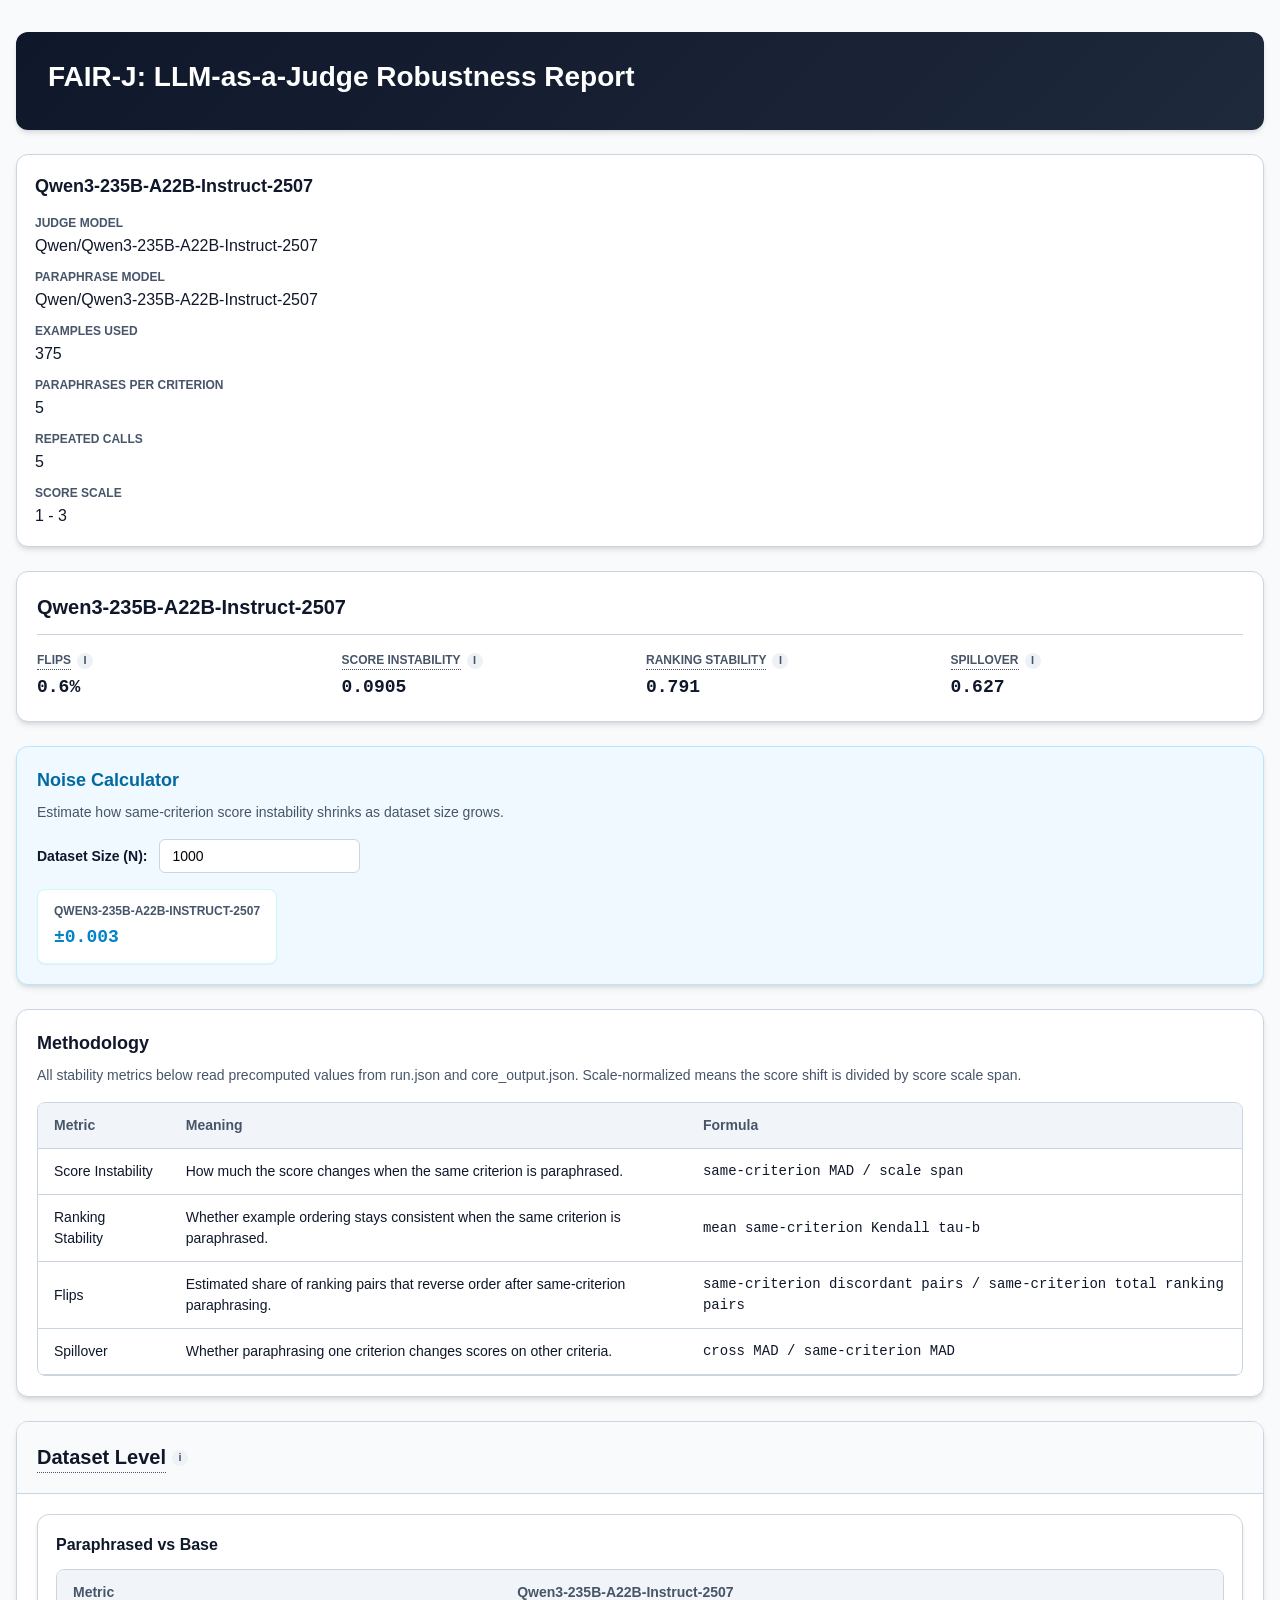
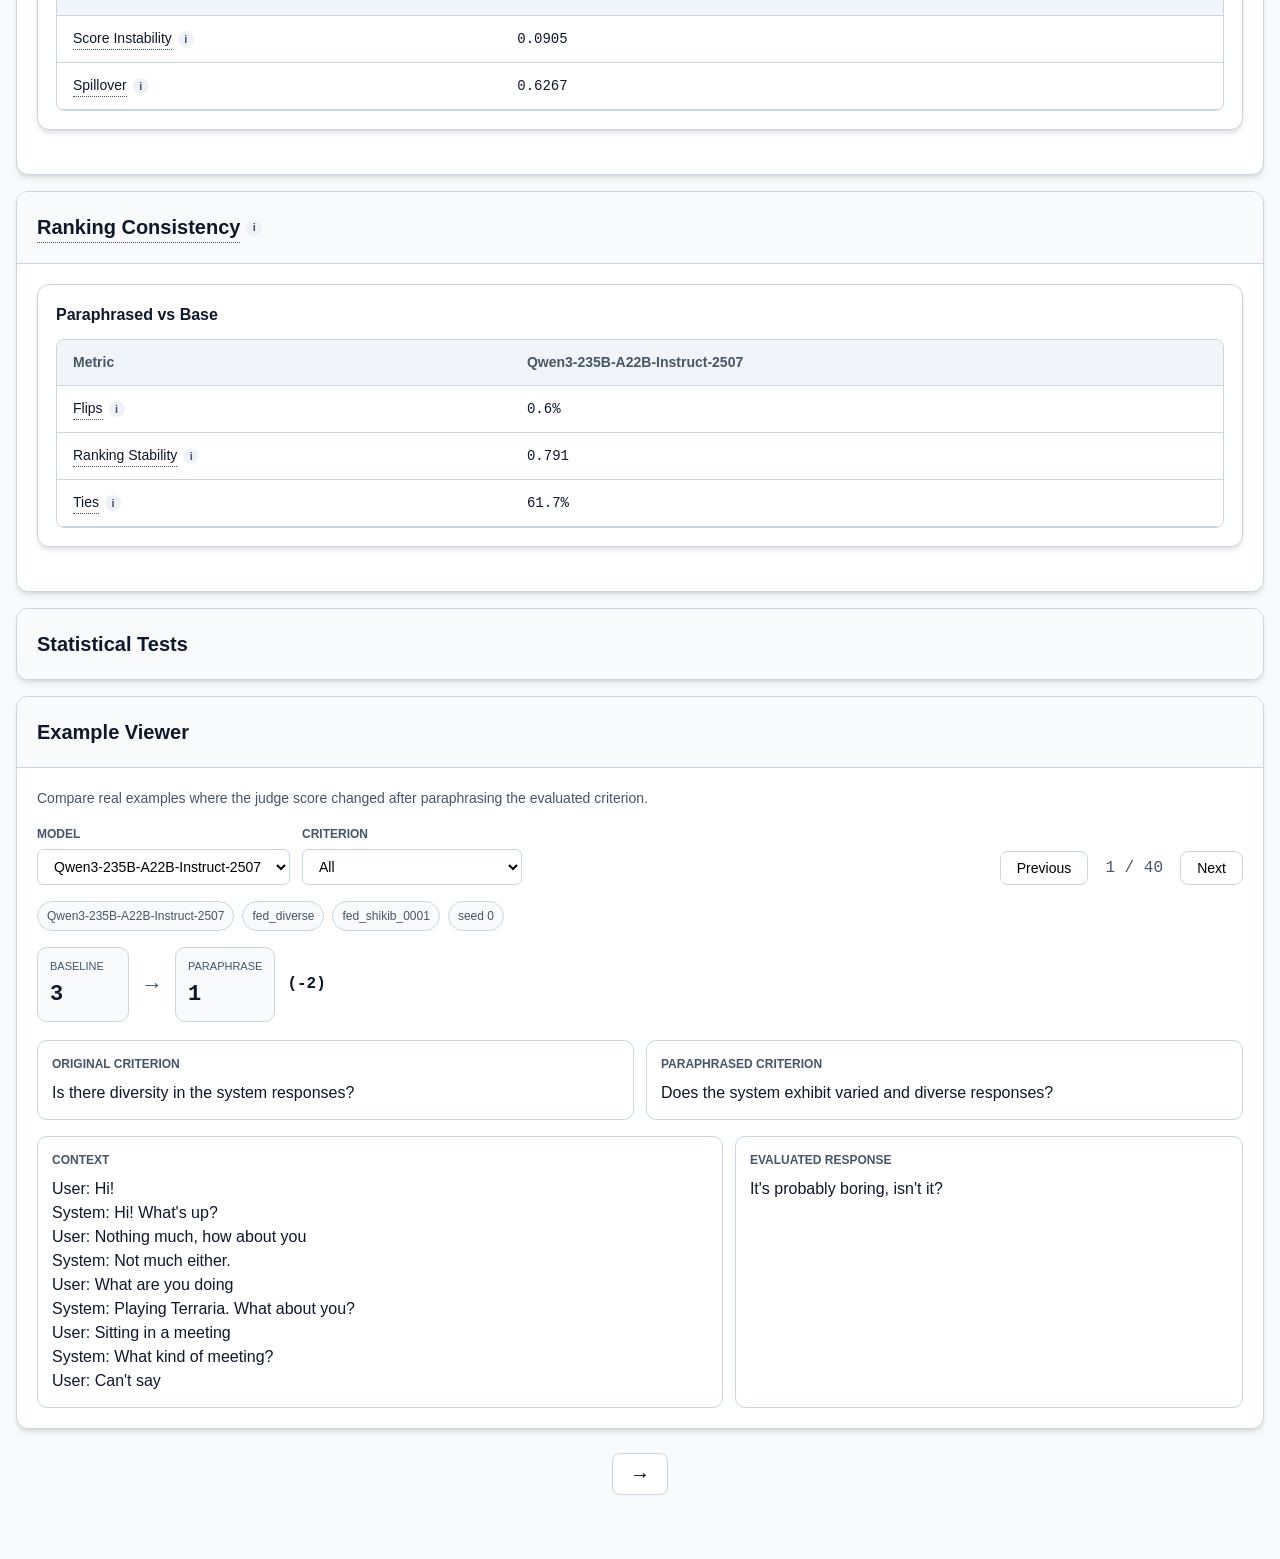
==== commit 2d628178: "Remove obsolete report section controls" ====
--- a/reports/03-fed-1-3-scale-s5-p5-tdefault/index.html
+++ b/reports/03-fed-1-3-scale-s5-p5-tdefault/index.html
@@ -456,11 +456,6 @@
     </section>
 
     <section class="report-page is-active" data-page="overview">
-      <section class="controls">
-        <button type="button" data-open-all="section">Expand All Sections</button>
-        <button type="button" data-close-all="section">Collapse All Sections</button>
-      </section>
-
       <section>
         <div class="context-grid">
 
@@ -2368,11 +2363,7 @@
   </main>
 
   <script>
-    window.__FAIR_J_CALC__ = {"Qwen3-235B-A22B-Instruct-2507": 0.0904888888888889};
-    function setOpen(selector, openState) { document.querySelectorAll(selector).forEach(function(el) { el.open = openState; }); }
-    document.querySelector('[data-open-all="section"]').addEventListener('click', function() { setOpen('details.section', true); });
-    document.querySelector('[data-close-all="section"]').addEventListener('click', function() { setOpen('details.section', false); });
-    function showPage(pageName) {
+    window.__FAIR_J_CALC__ = {"Qwen3-235B-A22B-Instruct-2507": 0.0904888888888889};    function showPage(pageName) {
       document.querySelectorAll('[data-page]').forEach(function(node) {
         node.classList.toggle('is-active', node.dataset.page === pageName);
       });
